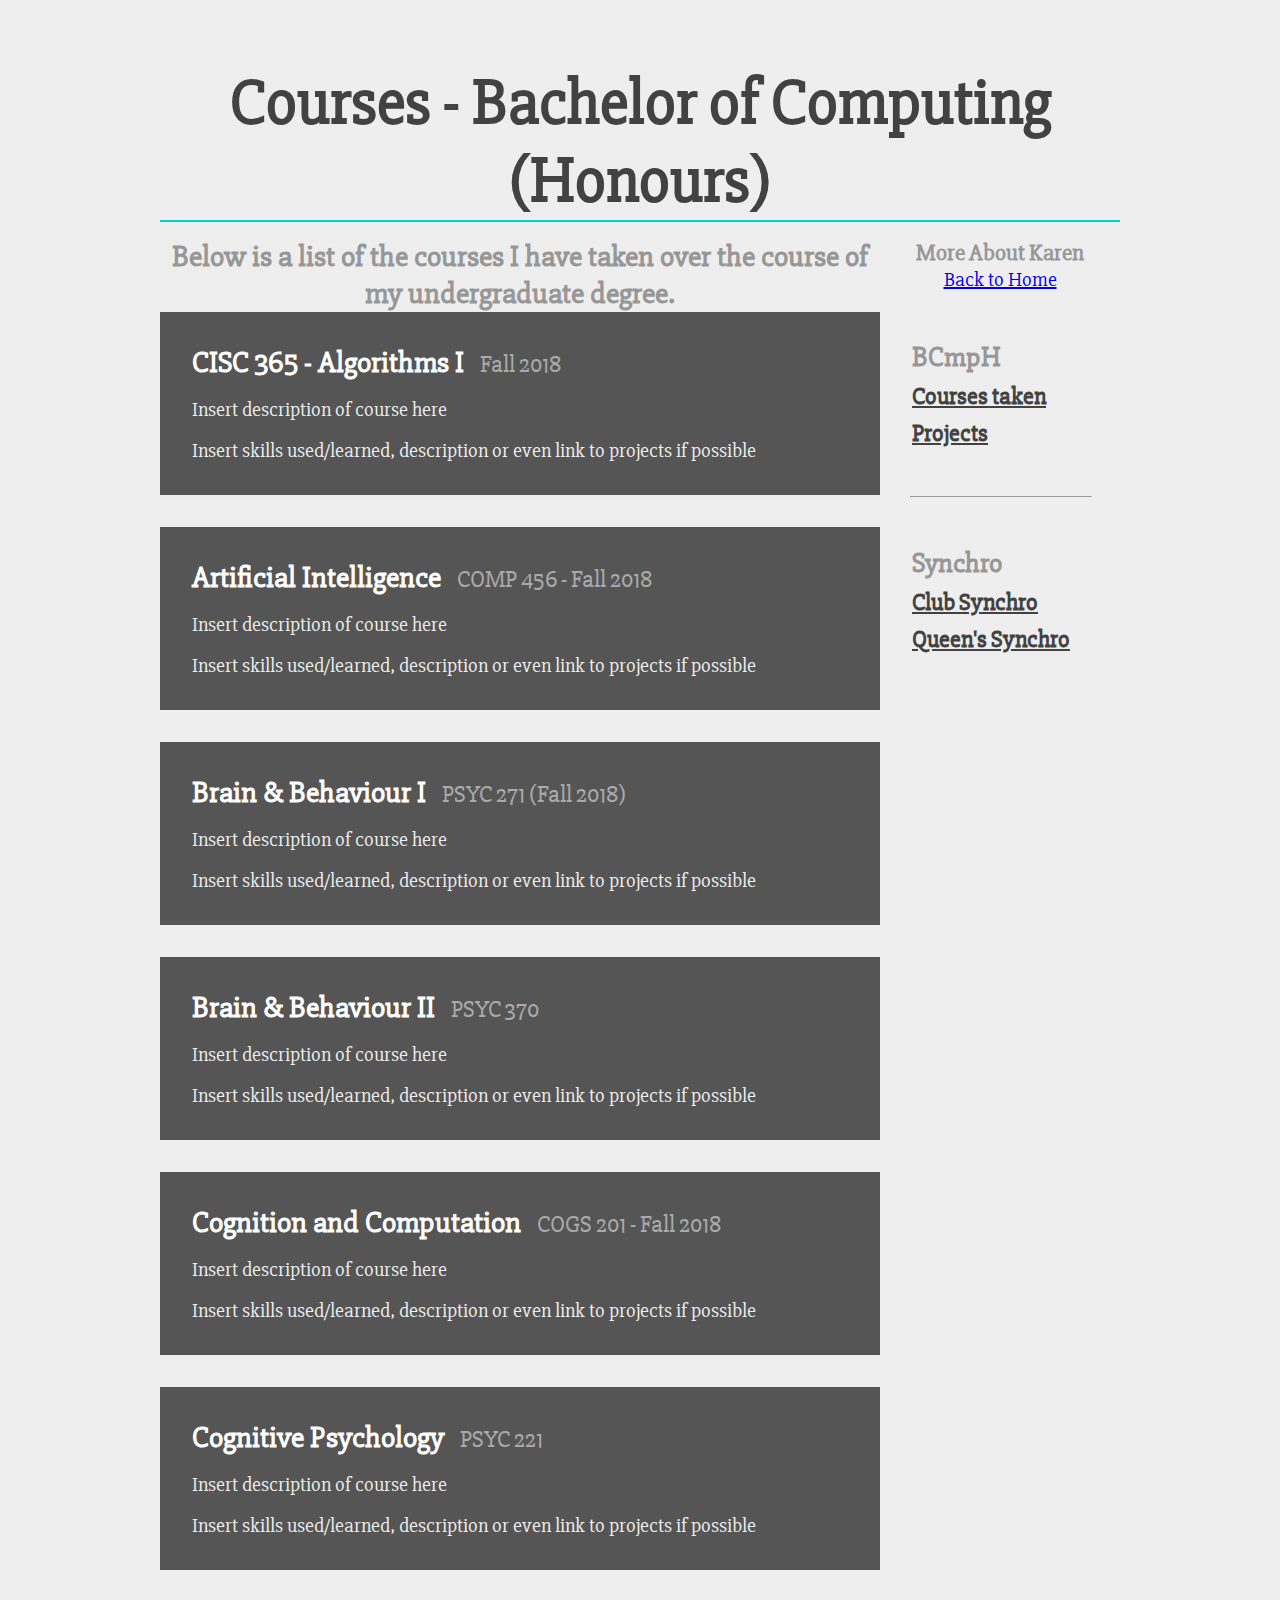
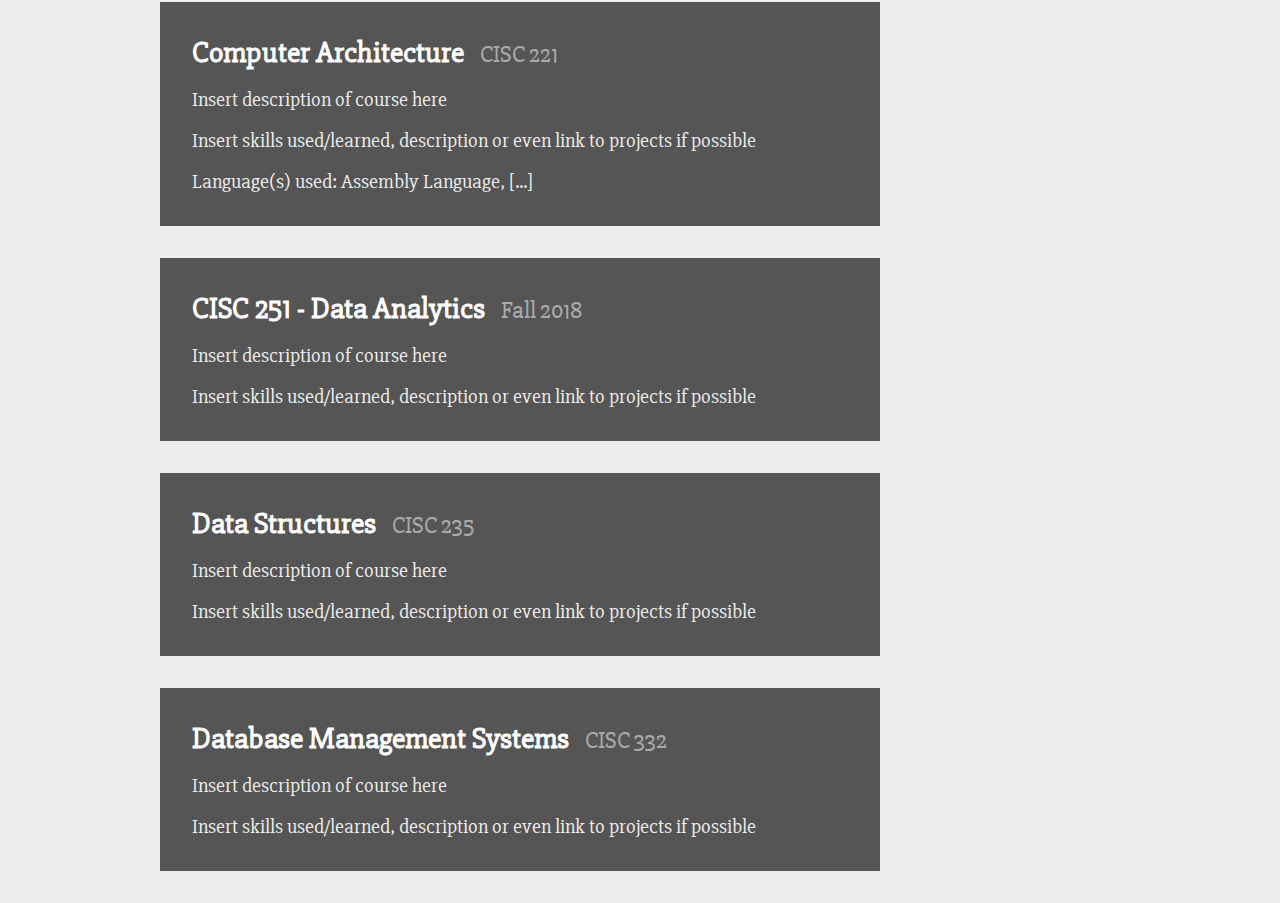
==== courses.html @ c8323223 "Update courses.html" ====
<!DOCTYPE html>
<html>
<head>
    <meta charset="UTF-8">
    <title>Karen Batch - Coursework</title>
    <meta name="viewport" content="width=device-width, initial-scale=1">
    <link href="https://fonts.googleapis.com/css?family=Slabo+27px" rel="stylesheet">
    <link rel="stylesheet" type="text/css" media="screen" href="main.css">
</head>
<body>
    <div class="box--center box--center--wide">
        <h1>Courses - Bachelor of Computing (Honours)</h1>
        <div class="main">
            <h2>Below is a list of the courses I have taken over the course of my undergraduate degree.</h2>
            
            <div class="movie">
            	<h2>CISC 365 - Algorithms I<span>Fall 2018</span></h2>
            	<p>Insert description of course here</p>
            	<p>Insert skills used/learned, description or even link to projects if possible</p>
            </div>

            <div class="movie">
            	<h2>Artificial Intelligence<span>COMP 456 - Fall 2018</span></h2>
            	<p>Insert description of course here</p>
            	<p>Insert skills used/learned, description or even link to projects if possible</p>
            </div>

            <div class="movie">
            	<h2>Brain & Behaviour I<span>PSYC 271 (Fall 2018)</span></h2>
            	<p>Insert description of course here</p>
            	<p>Insert skills used/learned, description or even link to projects if possible</p>
            </div>

            <div class="movie">
            	<h2>Brain & Behaviour II<span>PSYC 370</span></h2>
            	<p>Insert description of course here</p>
            	<p>Insert skills used/learned, description or even link to projects if possible</p>
            </div>

            <div class="movie">
            	<h2>Cognition and Computation<span>COGS 201 - Fall 2018</span></h2>
            	<p>Insert description of course here</p>
            	<p>Insert skills used/learned, description or even link to projects if possible</p>
            </div>

            <div class="movie">
            	<h2>Cognitive Psychology<span>PSYC 221</span></h2>
            	<p>Insert description of course here</p>
            	<p>Insert skills used/learned, description or even link to projects if possible</p>
            </div>

            <div class="movie">
            	<h2>Computer Architecture<span>CISC 221</span></h2>
            	<p>Insert description of course here</p>
            	<p>Insert skills used/learned, description or even link to projects if possible</p>
            	<p>Language(s) used: Assembly Language, [...]</p>
            </div>

            <div class="movie">
            	<h2>CISC 251 - Data Analytics<span>Fall 2018</span></h2>
            	<p>Insert description of course here</p>
            	<p>Insert skills used/learned, description or even link to projects if possible</p>
            </div>

            <div class="movie">
            	<h2>Data Structures<span>CISC 235</span></h2>
            	<p>Insert description of course here</p>
            	<p>Insert skills used/learned, description or even link to projects if possible</p>
            </div>

            <div class="movie">
            	<h2>Database Management Systems<span>CISC 332</span></h2>
            	<p>Insert description of course here</p>
            	<p>Insert skills used/learned, description or even link to projects if possible</p>
            </div>
        </div>
        <div class="sidebar">
            <h3>More About Karen</h3>
            <a href="index.html">Back to Home</a>
            <div class="sidebar__group">
                <h3>BCmpH</h3>
                <a href="">Courses taken</a>
                <a href="">Projects</a>
            </div>
            <hr>
            <div class="sidebar__group">
                <h3>Synchro</h3>
                <a href="">Club Synchro</a>
                <a href="">Queen's Synchro</a>
            </div>
        </div>
    </div>
</body>
</html>
---- main.css ----
* {
    font-family: 'Slabo 27px', serif;
    margin: 0;
    padding: 0;
}

body {
    background-color: #eeeeee;
    font-size: 1.25rem;
}

form {
    font-size: 2rem;
    font-weight: bold;
    color: #424242;
    text-align: right;
    width: auto;
    display: inline-block;
}

form input {
    font-size: 2rem;
    font-weight: bold;
    margin: 1.5rem 1rem 1.5rem 2rem;
    border: none;
    padding: .5rem .25rem;
}

form input.medium {
    width: 9rem;
}

form input.short {
    width: 3rem;
}

form label {
    opacity: .75;
}

h1 {
    color: #424242;
    /* color: lightseagreen; */
    border-bottom: 2px solid darkturquoise;
    text-align: center;
    font-size: 4rem;
    margin-bottom: 1rem;
}

h1.left {
    text-align: left;
}

h1.has-subtitle h3 {
    display: inline-block;
    text-align: right;
    font-size: 1.5rem;
    opacity: .5;
}

h2, h3 {
    color: #424242;
    /* color: lightseagreen; */
    opacity: .5;
}

.box--center {
    width: 50%;
    margin: 10% 0 0 25%;
    text-align: center;
}

.box--center--wide {
    width: 75%;
    margin: 5% 0 0 12.5%;
    /* margin: 10% 0 0 10%; */
    text-align: center;
}

.btn {
    display: inline-block;
    background-color: lightseagreen;
    color: #eeeeee;
    padding: 1rem 2rem;
    margin: 2rem 1rem;
    font-size: 4rem;
    font-weight: bold;
    text-decoration: none;
    border-radius: 1rem;
    opacity: 1;
    text-align: center;
    cursor: pointer;
    transition: 0.1s ease-in-out;
}

.btn:hover {
    background-color: paleturquoise;
    color: white;
}

.btn--secondary {
    background-color: #424242;
    font-size: 2rem;
    padding: .5rem 1rem;
    margin: 1rem .5rem;
    font-weight: normal;
    border-radius: .5rem;
}

.btn--secondary:hover {
    background-color: #555555;

}.btn--small {
    font-size: 1.5rem;
    padding: .5rem 1rem;
    margin: 0 .5rem;
    font-weight: normal;
    border-radius: .5rem;
}

.center {
    width: 100%;
    text-align: center;
}

.inline {
    display: inline-block;
}

.main {
    width: 75%;
    float: left;
}

.movie {
    background-color: #555555;
    color: #eeeeee;
    text-align: left;
    padding: 2rem;
    margin-bottom: 2rem;
}

.movie h2 {
    color: white;
    opacity: 1;
}

.movie h2 span {
    opacity: .5;
    margin-left: 1rem;
    font-size: 1.5rem;
    font-weight: normal;
}

.movie p {
    margin-top: 1rem;
}

.movie .movie__complex {
    margin: 1rem 0 1rem 2rem;
}

.movie .movie__complex__title {
    width: 20%;
    display: inline-block;
}

.movie .movie__complex, .movie .movie__complex a {
    color: white;
}

.sidebar {
    width: 25%;
    float: right;
}

.sidebar .sidebar__group {
    text-align: left;
    padding-left: 2rem;
    margin: 3rem 0;
    font-size: 1.5rem;
}

.sidebar .sidebar__group a {
    display: block;
    color: #424242;
    font-weight: bold;
    margin: .5rem 0;
}

.sidebar hr {
    width: 75%;
    margin-left: 12.5%;
    text-align: center;
}

.theatre-address {
    text-align: left;
    font-size: 1.5rem;
    font-weight: bold;
    margin: 1rem;
}

.theatre-address a {
    color: orangered;
    transition: 0.1s ease-in-out;
}

.theatre-address a:hover {
    color: tomato;
}
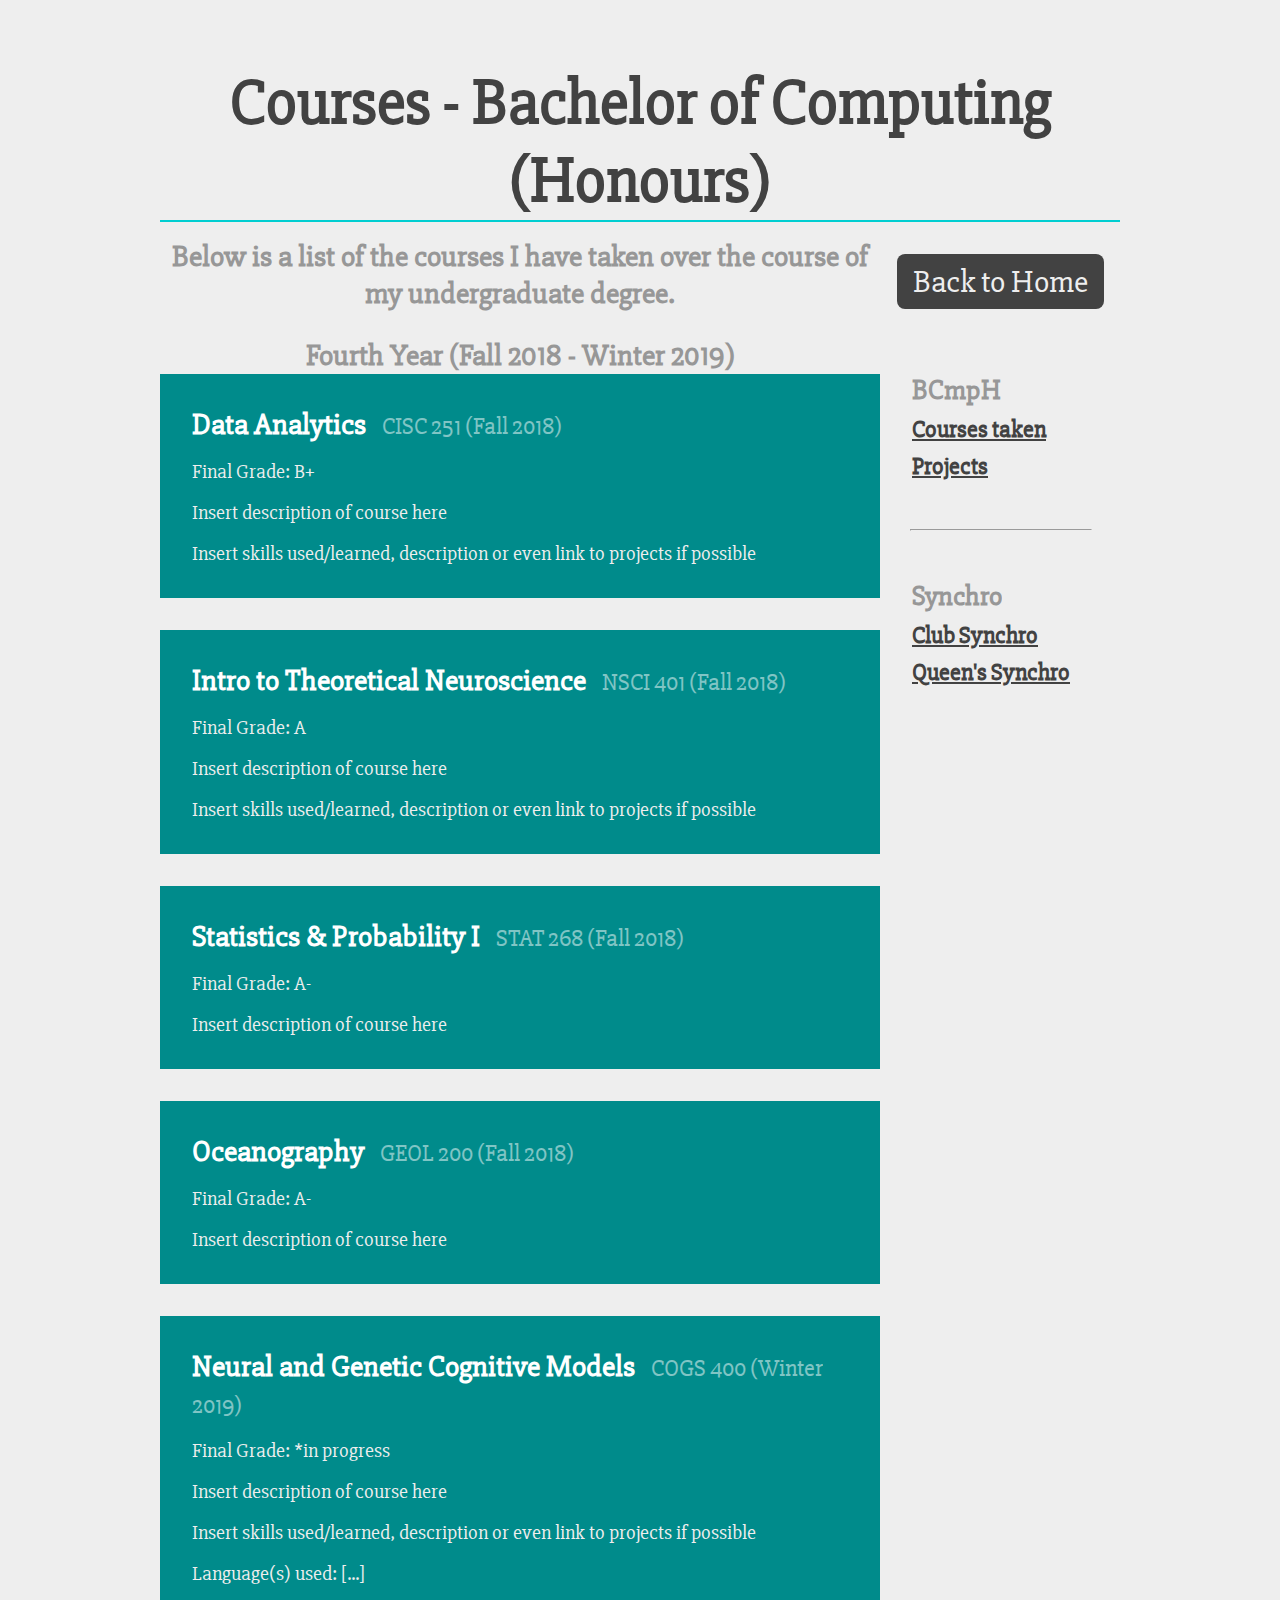
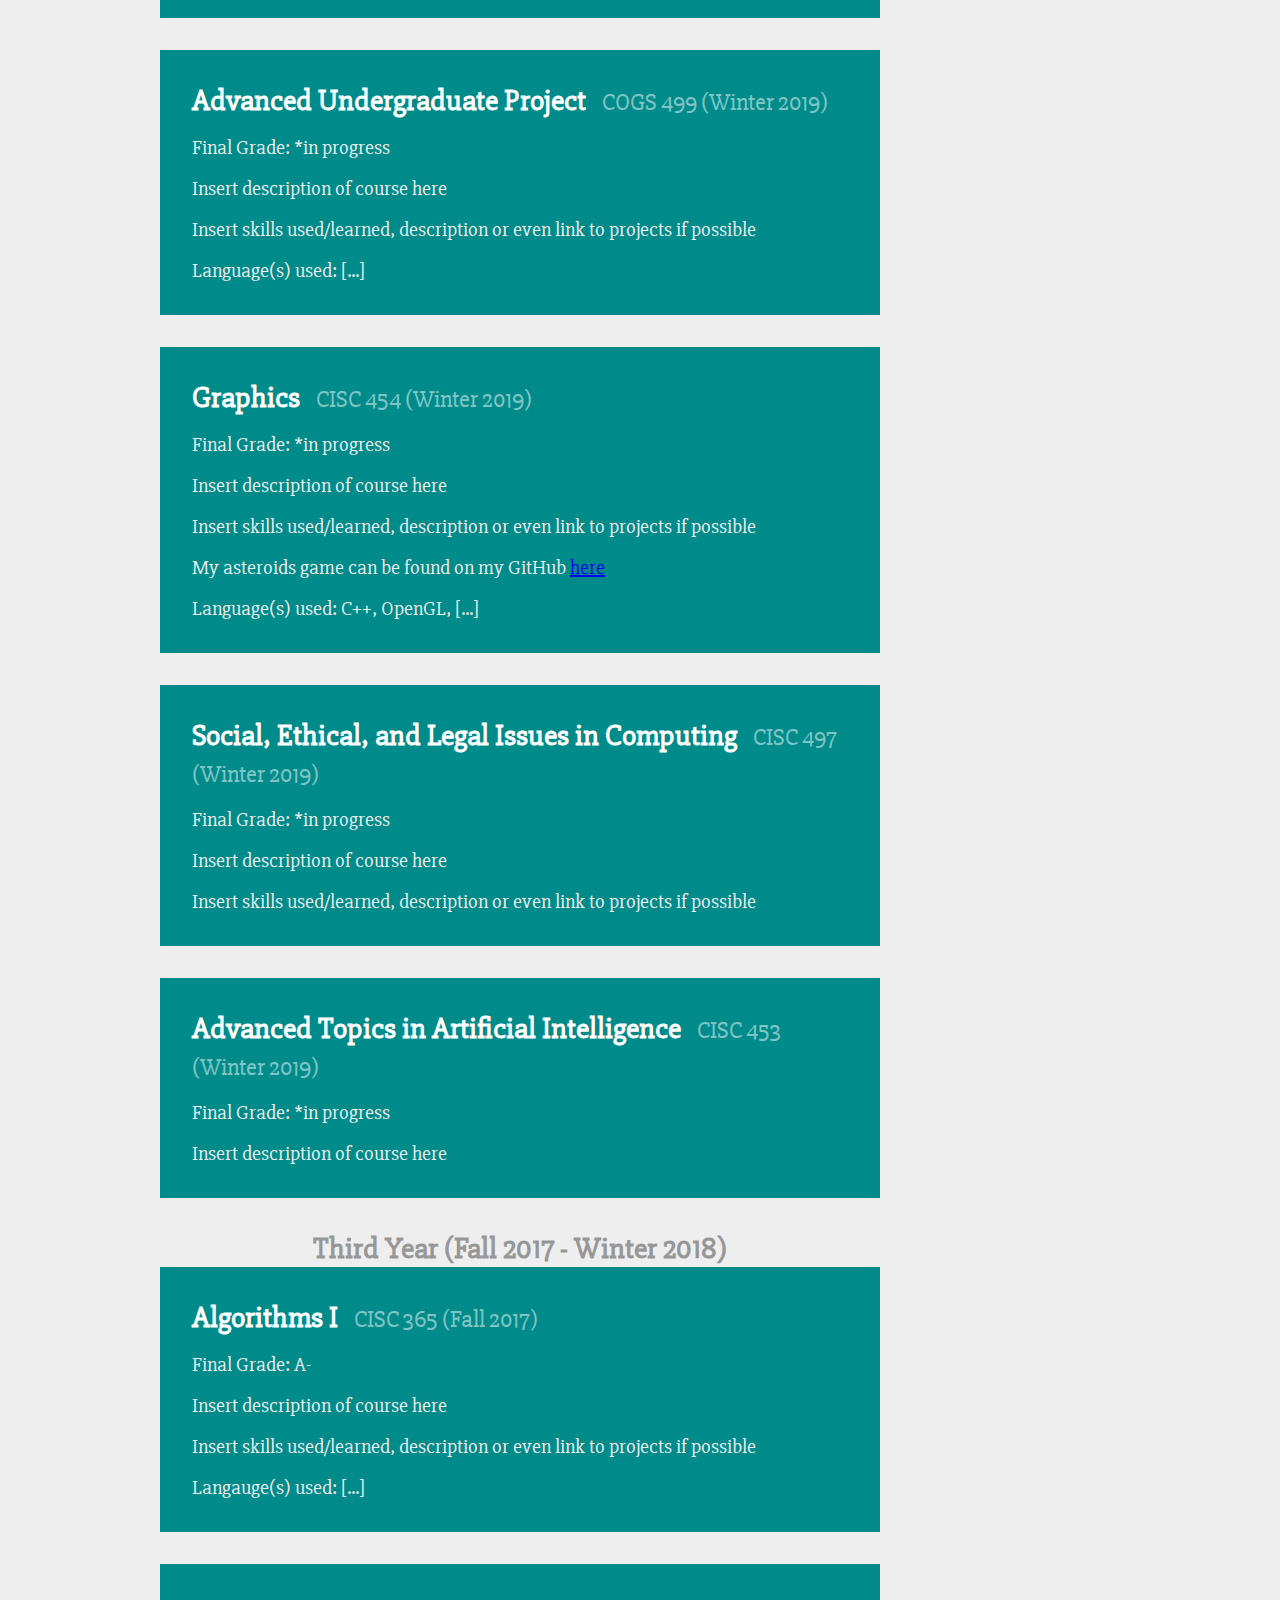
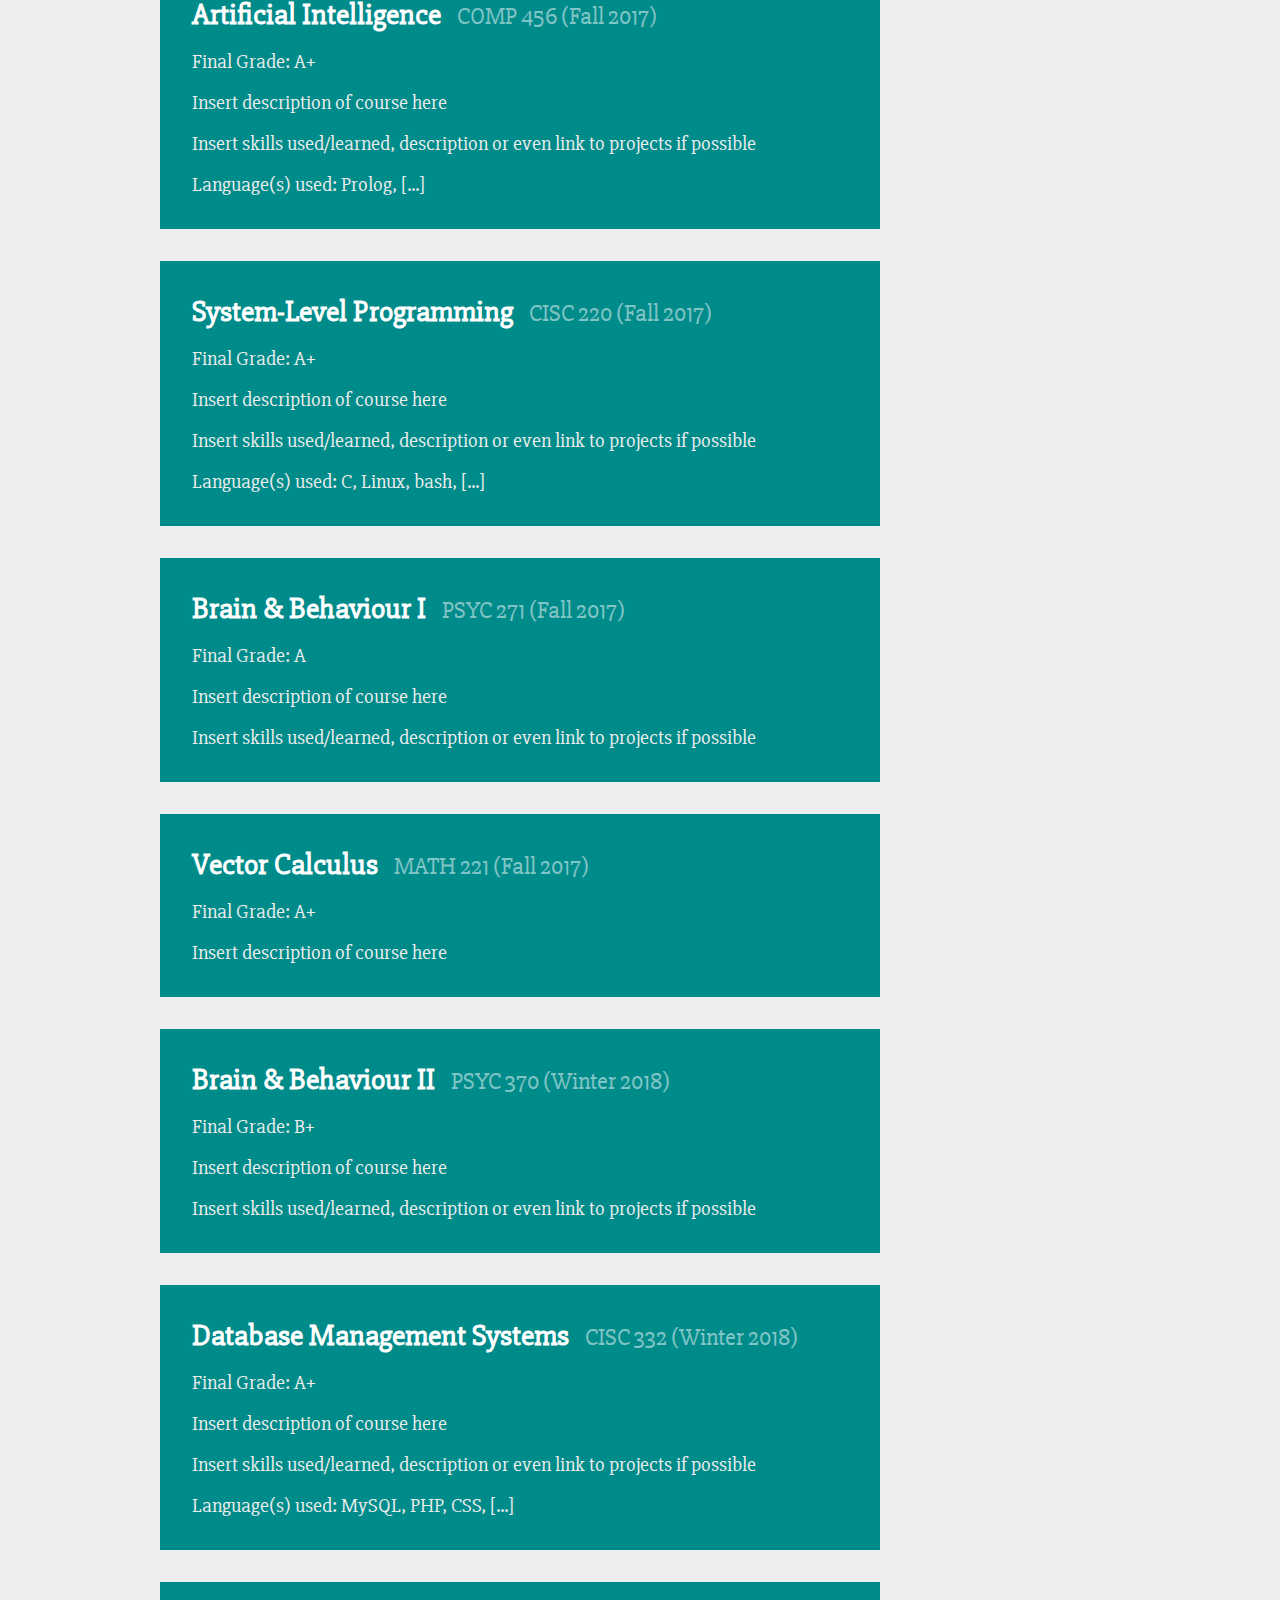
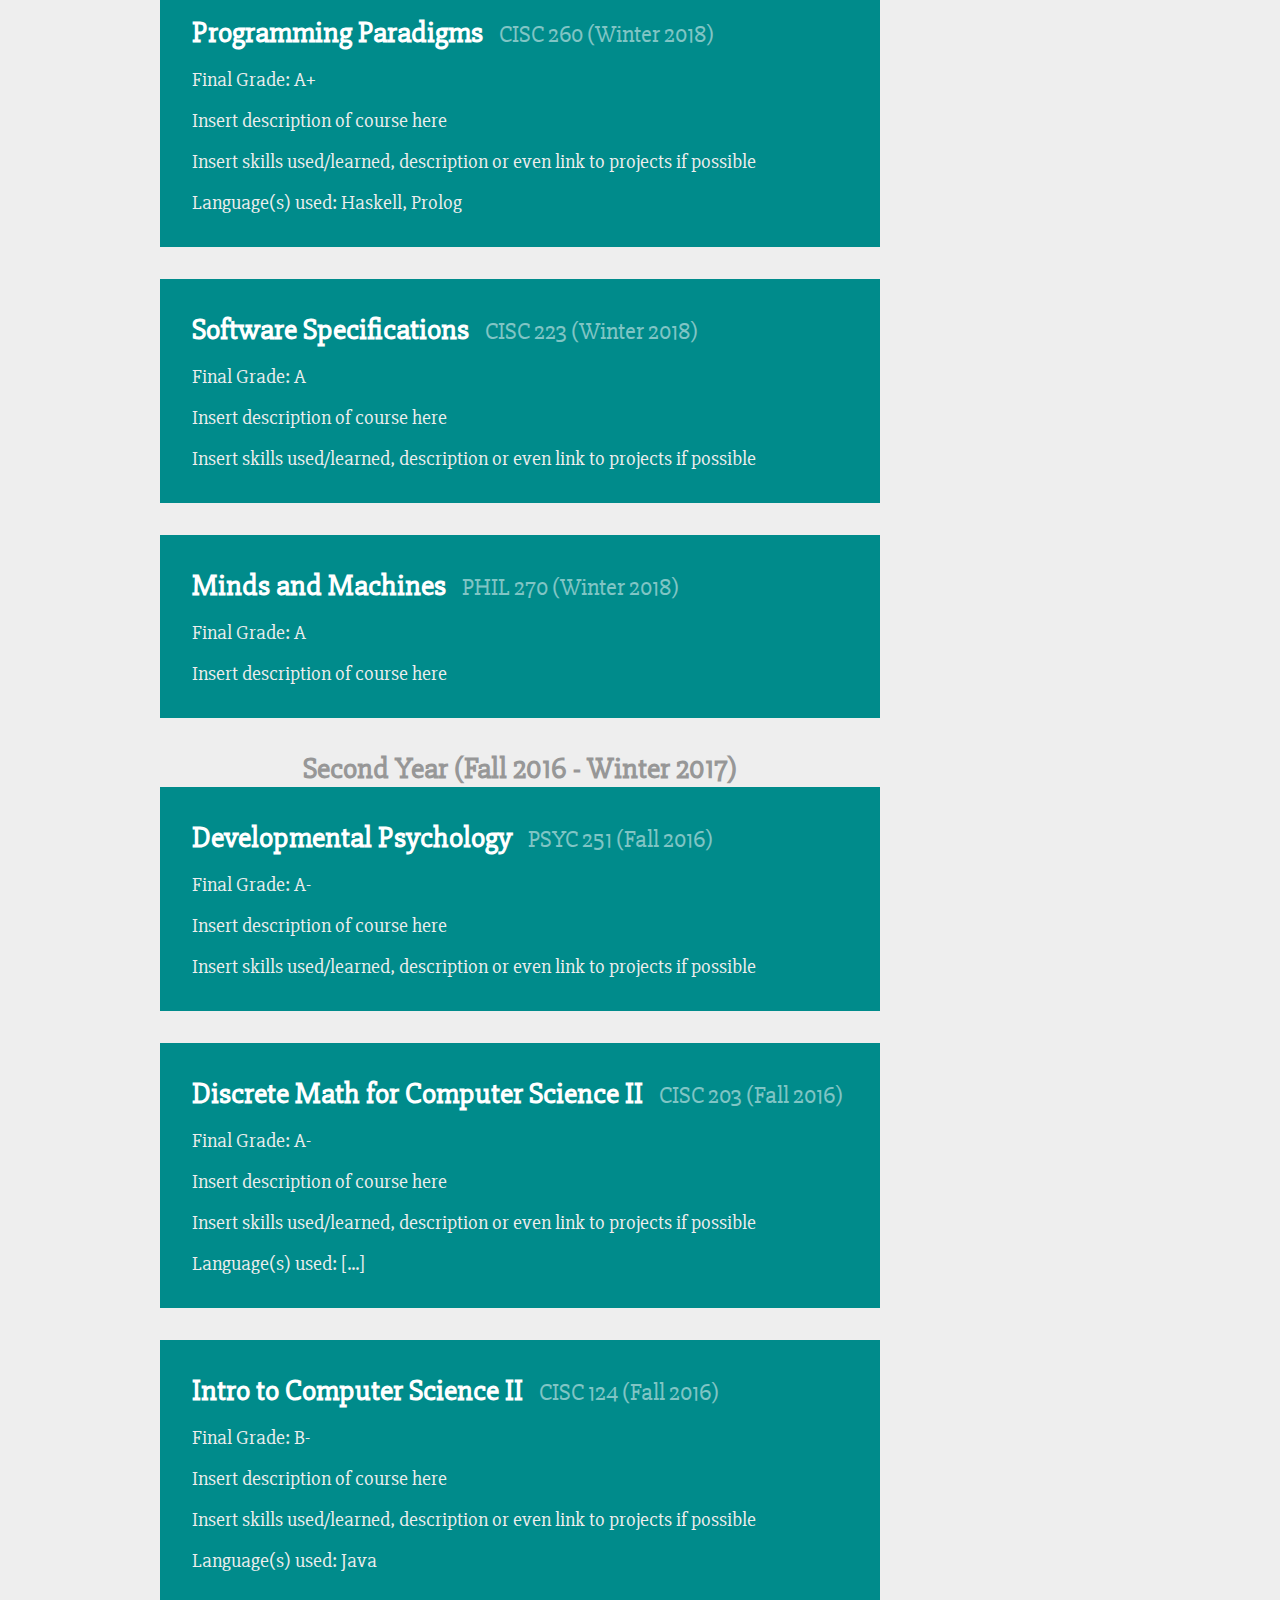
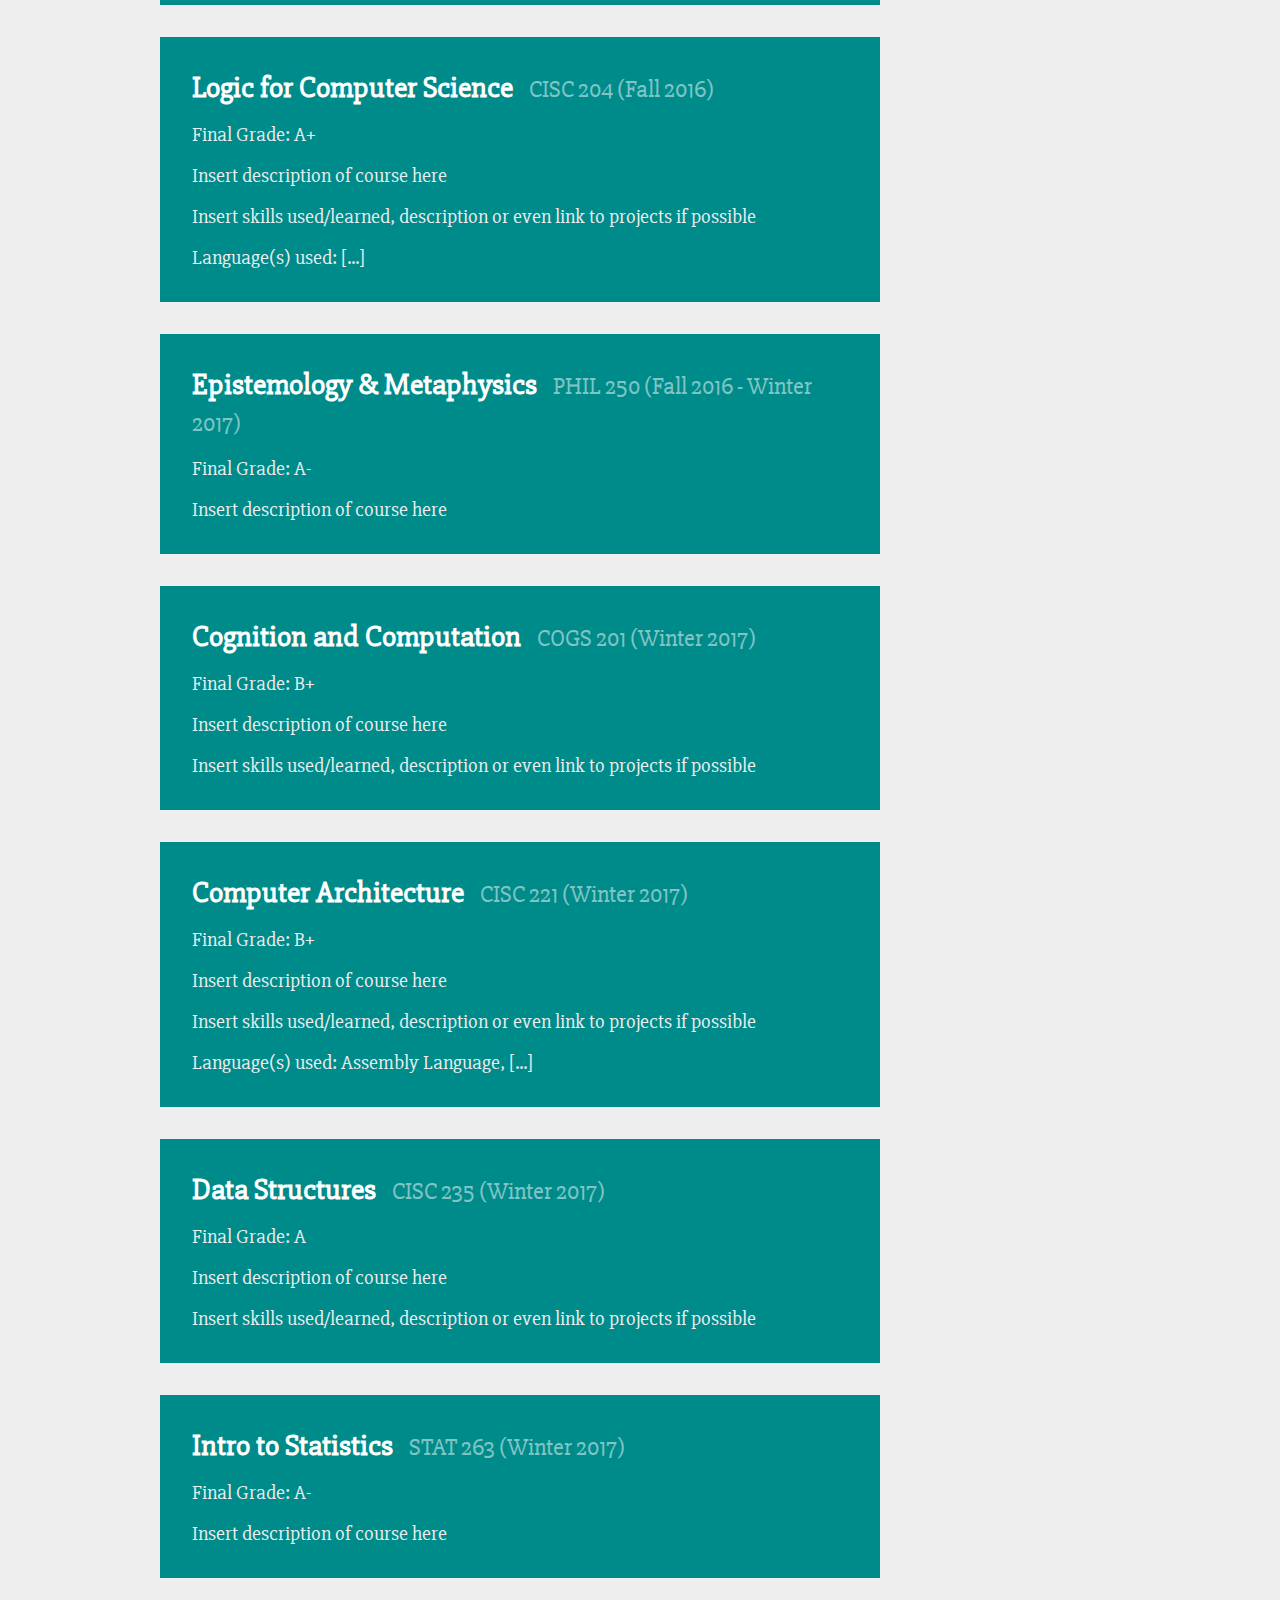
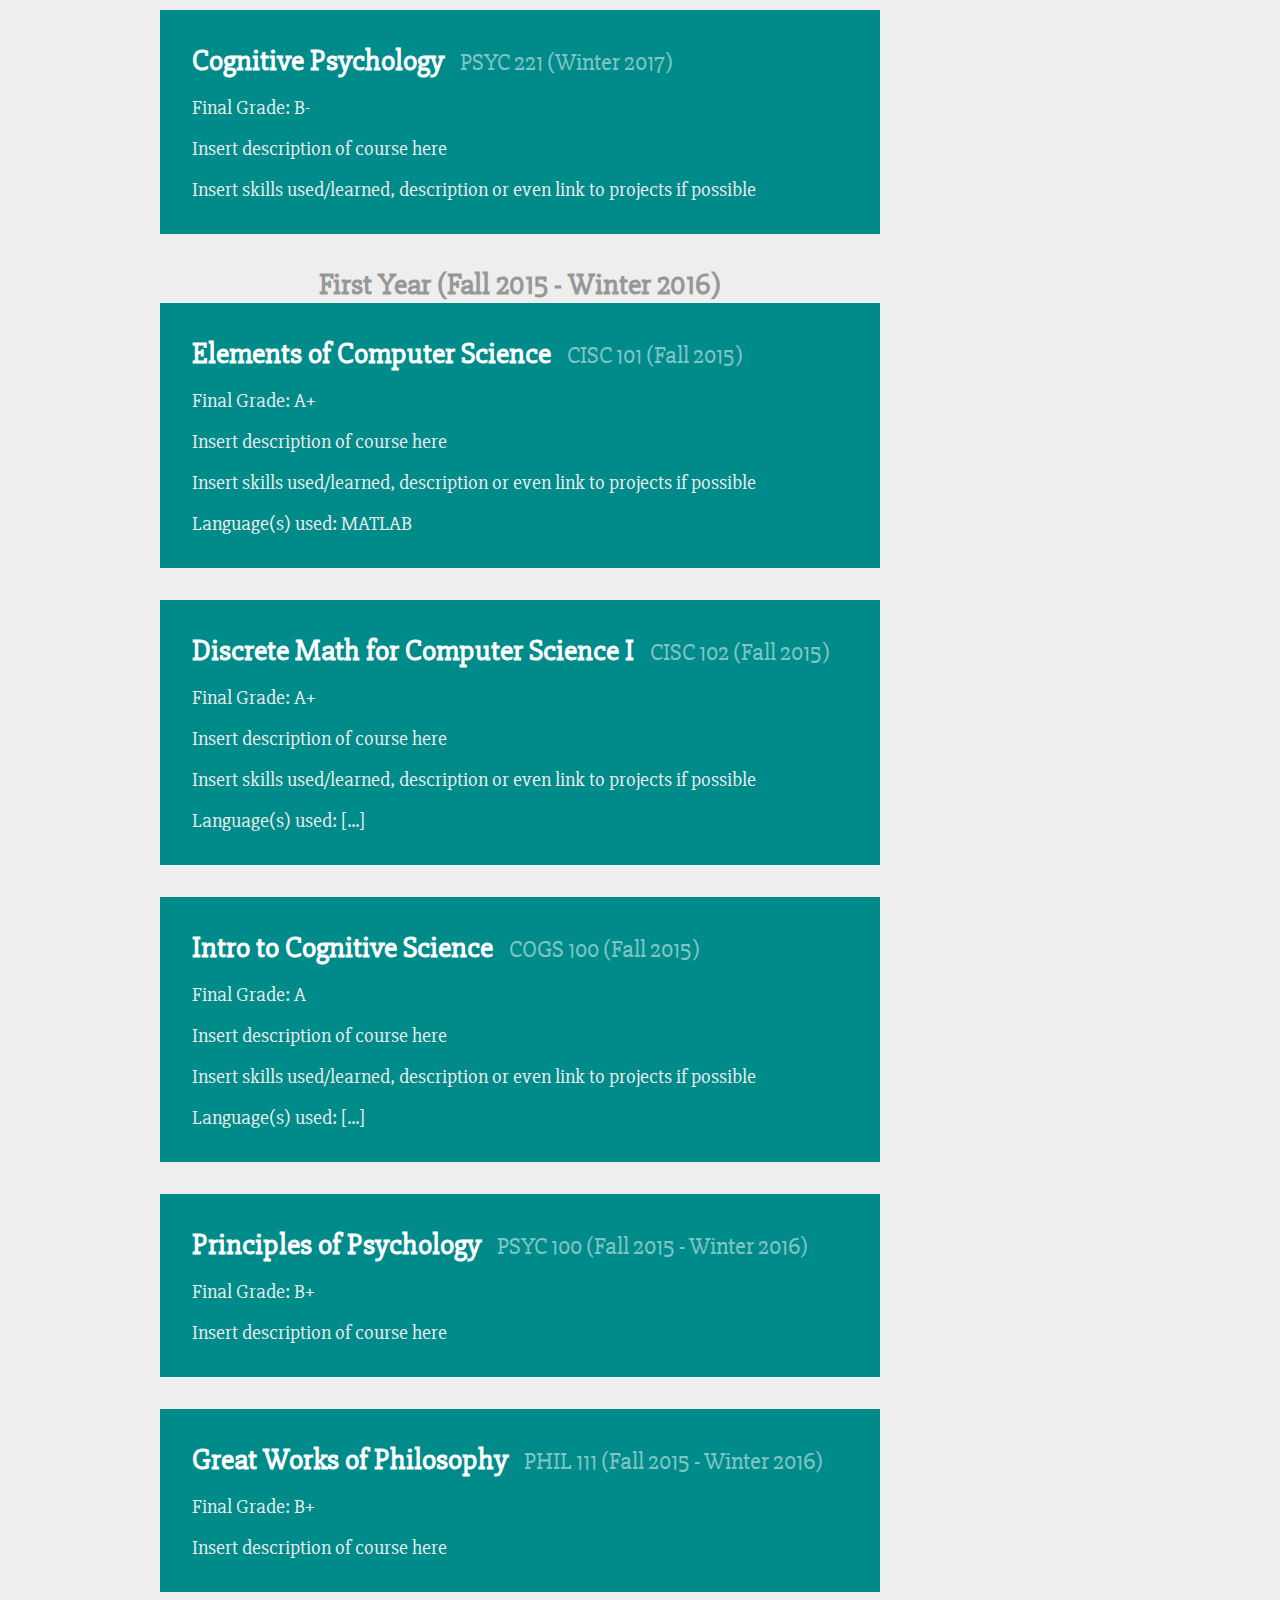
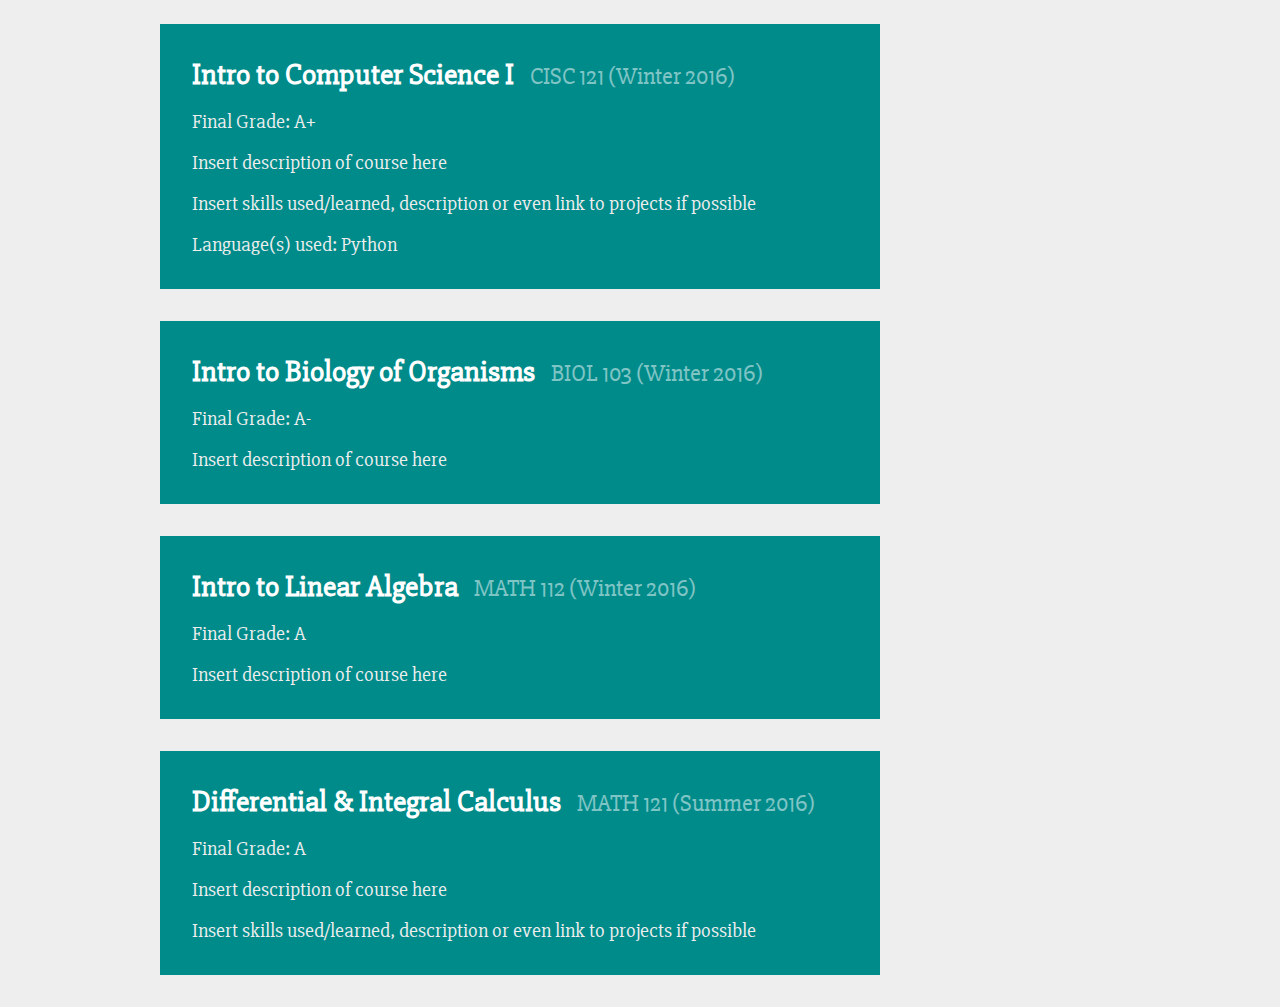
==== commit 77555d41: "Update courses.html" ====
--- a/courses.html
+++ b/courses.html
@@ -11,72 +11,290 @@
     <div class="box--center box--center--wide">
         <h1>Courses - Bachelor of Computing (Honours)</h1>
         <div class="main">
-            <h2>Below is a list of the courses I have taken over the course of my undergraduate degree.</h2>
+            <h2>Below is a list of the courses I have taken over the course of my undergraduate degree.</h2><br>
+
+            <h2 class='left'>Fourth Year (Fall 2018 - Winter 2019)</h2>
+
+            <div class="movie">
+            	<h2>Data Analytics<span>CISC 251 (Fall 2018)</span></h2>
+            	<p>Final Grade: B+</p>
+            	<p>Insert description of course here</p>
+            	<p>Insert skills used/learned, description or even link to projects if possible</p>
+            </div>
+
+            <div class="movie">
+            	<h2>Intro to Theoretical Neuroscience<span>NSCI 401 (Fall 2018)</span></h2>
+            	<p>Final Grade: A</p>
+            	<p>Insert description of course here</p>
+            	<p>Insert skills used/learned, description or even link to projects if possible</p>
+            </div>
+
+            <div class="movie">
+            	<h2>Statistics & Probability I<span>STAT 268 (Fall 2018)</span></h2>
+            	<p>Final Grade: A-</p>
+            	<p>Insert description of course here</p>
+            </div>
+
+            <div class="movie">
+            	<h2>Oceanography<span>GEOL 200 (Fall 2018)</span></h2>
+            	<p>Final Grade: A-</p>
+            	<p>Insert description of course here</p>
+            </div>
+
+            <div class="movie">
+            	<h2>Neural and Genetic Cognitive Models<span>COGS 400 (Winter 2019)</span></h2>
+            	<p>Final Grade: *in progress</p>
+            	<p>Insert description of course here</p>
+            	<p>Insert skills used/learned, description or even link to projects if possible</p>
+            	<p>Language(s) used: [...]</p>
+            </div>
+
+            <div class="movie">
+            	<h2>Advanced Undergraduate Project<span>COGS 499 (Winter 2019)</span></h2>
+            	<p>Final Grade: *in progress</p>
+            	<p>Insert description of course here</p>
+            	<p>Insert skills used/learned, description or even link to projects if possible</p>
+            	<p>Language(s) used: [...]</p>
+            </div>
             
             <div class="movie">
-            	<h2>CISC 365 - Algorithms I<span>Fall 2018</span></h2>
-            	<p>Insert description of course here</p>
-            	<p>Insert skills used/learned, description or even link to projects if possible</p>
-            </div>
-
-            <div class="movie">
-            	<h2>Artificial Intelligence<span>COMP 456 - Fall 2018</span></h2>
-            	<p>Insert description of course here</p>
-            	<p>Insert skills used/learned, description or even link to projects if possible</p>
-            </div>
-
-            <div class="movie">
-            	<h2>Brain & Behaviour I<span>PSYC 271 (Fall 2018)</span></h2>
-            	<p>Insert description of course here</p>
-            	<p>Insert skills used/learned, description or even link to projects if possible</p>
-            </div>
-
-            <div class="movie">
-            	<h2>Brain & Behaviour II<span>PSYC 370</span></h2>
-            	<p>Insert description of course here</p>
-            	<p>Insert skills used/learned, description or even link to projects if possible</p>
-            </div>
-
-            <div class="movie">
-            	<h2>Cognition and Computation<span>COGS 201 - Fall 2018</span></h2>
-            	<p>Insert description of course here</p>
-            	<p>Insert skills used/learned, description or even link to projects if possible</p>
-            </div>
-
-            <div class="movie">
-            	<h2>Cognitive Psychology<span>PSYC 221</span></h2>
-            	<p>Insert description of course here</p>
-            	<p>Insert skills used/learned, description or even link to projects if possible</p>
-            </div>
-
-            <div class="movie">
-            	<h2>Computer Architecture<span>CISC 221</span></h2>
+            	<h2>Graphics<span>CISC 454 (Winter 2019)</span></h2>
+            	<p>Final Grade: *in progress</p>
+            	<p>Insert description of course here</p>
+            	<p>Insert skills used/learned, description or even link to projects if possible</p>
+            	<p>My asteroids game can be found on my GitHub <a href="https://github.com/karenbatch19/CISC454_Asteroids">here</a></p>
+            	<p>Language(s) used: C++, OpenGL, [...]</p>
+            </div>
+
+            <div class="movie">
+            	<h2>Social, Ethical, and Legal Issues in Computing<span>CISC 497 (Winter 2019)</span></h2>
+            	<p>Final Grade: *in progress</p>
+            	<p>Insert description of course here</p>
+            	<p>Insert skills used/learned, description or even link to projects if possible</p>
+            </div>
+
+            <div class="movie">
+            	<h2>Advanced Topics in Artificial Intelligence<span>CISC 453 (Winter 2019)</span></h2>
+            	<p>Final Grade: *in progress</p>
+            	<p>Insert description of course here</p>
+            </div>
+
+            <h2 class='left'>Third Year (Fall 2017 - Winter 2018)</h2>
+
+            <div class="movie">
+            	<h2>Algorithms I<span>CISC 365 (Fall 2017)</span></h2>
+            	<p>Final Grade: A-</p>
+            	<p>Insert description of course here</p>
+            	<p>Insert skills used/learned, description or even link to projects if possible</p>
+            	<p>Langauge(s) used: [...]</p>
+            </div>
+
+            <div class="movie">
+            	<h2>Artificial Intelligence<span>COMP 456 (Fall 2017)</span></h2>
+            	<p>Final Grade: A+</p>
+            	<p>Insert description of course here</p>
+            	<p>Insert skills used/learned, description or even link to projects if possible</p>
+            	<p>Language(s) used: Prolog, [...]</p>
+            </div>
+
+            <div class="movie">
+            	<h2>System-Level Programming<span>CISC 220 (Fall 2017)</span></h2>
+            	<p>Final Grade: A+</p>
+            	<p>Insert description of course here</p>
+            	<p>Insert skills used/learned, description or even link to projects if possible</p>
+            	<p>Language(s) used: C, Linux, bash, [...]</p>
+            </div>
+
+            <div class="movie">
+            	<h2>Brain & Behaviour I<span>PSYC 271 (Fall 2017)</span></h2>
+            	<p>Final Grade: A</p>
+            	<p>Insert description of course here</p>
+            	<p>Insert skills used/learned, description or even link to projects if possible</p>
+            </div>
+
+            <div class="movie">
+            	<h2>Vector Calculus<span>MATH 221 (Fall 2017)</span></h2>
+            	<p>Final Grade: A+</p>
+            	<p>Insert description of course here</p>
+            </div>
+
+            <div class="movie">
+            	<h2>Brain & Behaviour II<span>PSYC 370 (Winter 2018)</span></h2>
+            	<p>Final Grade: B+</p>
+            	<p>Insert description of course here</p>
+            	<p>Insert skills used/learned, description or even link to projects if possible</p>
+            </div>
+
+            <div class="movie">
+            	<h2>Database Management Systems<span>CISC 332 (Winter 2018)</span></h2>
+            	<p>Final Grade: A+</p>
+            	<p>Insert description of course here</p>
+            	<p>Insert skills used/learned, description or even link to projects if possible</p>
+            	<p>Language(s) used: MySQL, PHP, CSS, [...]</p>
+            </div>
+
+            <div class="movie">
+            	<h2>Programming Paradigms<span>CISC 260 (Winter 2018)</span></h2>
+            	<p>Final Grade: A+</p>
+            	<p>Insert description of course here</p>
+            	<p>Insert skills used/learned, description or even link to projects if possible</p>
+            	<p>Language(s) used: Haskell, Prolog</p>
+            </div>
+
+            <div class="movie">
+            	<h2>Software Specifications<span>CISC 223 (Winter 2018)</span></h2>
+            	<p>Final Grade: A</p>
+            	<p>Insert description of course here</p>
+            	<p>Insert skills used/learned, description or even link to projects if possible</p>
+            </div>
+
+            <div class="movie">
+            	<h2>Minds and Machines<span>PHIL 270 (Winter 2018)</span></h2>
+            	<p>Final Grade: A</p>
+            	<p>Insert description of course here</p>
+            </div>
+
+            <h2 class='left'>Second Year (Fall 2016 - Winter 2017)</h2>
+
+            <div class="movie">
+            	<h2>Developmental Psychology<span>PSYC 251 (Fall 2016)</span></h2>
+            	<p>Final Grade: A-</p>
+            	<p>Insert description of course here</p>
+            	<p>Insert skills used/learned, description or even link to projects if possible</p>
+            </div>
+
+			<div class="movie">
+            	<h2>Discrete Math for Computer Science II<span>CISC 203 (Fall 2016)</span></h2>
+            	<p>Final Grade: A-</p>
+            	<p>Insert description of course here</p>
+            	<p>Insert skills used/learned, description or even link to projects if possible</p>
+            	<p>Language(s) used: [...]</p>
+            </div>
+
+            <div class="movie">
+            	<h2>Intro to Computer Science II<span>CISC 124 (Fall 2016)</span></h2>
+            	<p>Final Grade: B-</p>
+            	<p>Insert description of course here</p>
+            	<p>Insert skills used/learned, description or even link to projects if possible</p>
+            	<p>Language(s) used: Java</p>
+            </div>
+
+            <div class="movie">
+            	<h2>Logic for Computer Science<span>CISC 204 (Fall 2016)</span></h2>
+            	<p>Final Grade: A+</p>
+            	<p>Insert description of course here</p>
+            	<p>Insert skills used/learned, description or even link to projects if possible</p>
+            	<p>Language(s) used: [...]</p>
+            </div>
+
+            <div class="movie">
+            	<h2>Epistemology & Metaphysics<span>PHIL 250 (Fall 2016 - Winter 2017)</span></h2>
+            	<p>Final Grade: A-</p>
+            	<p>Insert description of course here</p>
+            </div>
+
+            <div class="movie">
+            	<h2>Cognition and Computation<span>COGS 201 (Winter 2017)</span></h2>
+            	<p>Final Grade: B+</p>
+            	<p>Insert description of course here</p>
+            	<p>Insert skills used/learned, description or even link to projects if possible</p>
+            </div>
+
+            <div class="movie">
+            	<h2>Computer Architecture<span>CISC 221 (Winter 2017)</span></h2>
+            	<p>Final Grade: B+</p>
             	<p>Insert description of course here</p>
             	<p>Insert skills used/learned, description or even link to projects if possible</p>
             	<p>Language(s) used: Assembly Language, [...]</p>
             </div>
 
             <div class="movie">
-            	<h2>CISC 251 - Data Analytics<span>Fall 2018</span></h2>
-            	<p>Insert description of course here</p>
-            	<p>Insert skills used/learned, description or even link to projects if possible</p>
-            </div>
-
-            <div class="movie">
-            	<h2>Data Structures<span>CISC 235</span></h2>
-            	<p>Insert description of course here</p>
-            	<p>Insert skills used/learned, description or even link to projects if possible</p>
-            </div>
-
-            <div class="movie">
-            	<h2>Database Management Systems<span>CISC 332</span></h2>
+            	<h2>Data Structures<span>CISC 235 (Winter 2017)</span></h2>
+            	<p>Final Grade: A</p>
+            	<p>Insert description of course here</p>
+            	<p>Insert skills used/learned, description or even link to projects if possible</p>
+            </div>
+
+            <div class="movie">
+            	<h2>Intro to Statistics<span>STAT 263 (Winter 2017)</span></h2>
+            	<p>Final Grade: A-</p>
+            	<p>Insert description of course here</p>
+            </div>
+
+            <div class="movie">
+            	<h2>Cognitive Psychology<span>PSYC 221 (Winter 2017)</span></h2>
+            	<p>Final Grade: B-</p>
+            	<p>Insert description of course here</p>
+            	<p>Insert skills used/learned, description or even link to projects if possible</p>
+            </div>
+
+            <h2 class='left'>First Year (Fall 2015 - Winter 2016)</h2>
+
+            <div class="movie">
+            	<h2>Elements of Computer Science<span>CISC 101 (Fall 2015)</span></h2>
+            	<p>Final Grade: A+</p>
+            	<p>Insert description of course here</p>
+            	<p>Insert skills used/learned, description or even link to projects if possible</p>
+            	<p>Language(s) used: MATLAB</p>
+            </div>
+
+            <div class="movie">
+            	<h2>Discrete Math for Computer Science I<span>CISC 102 (Fall 2015)</span></h2>
+            	<p>Final Grade: A+</p>
+            	<p>Insert description of course here</p>
+            	<p>Insert skills used/learned, description or even link to projects if possible</p>
+            	<p>Language(s) used: [...]</p>
+            </div>
+
+            <div class="movie">
+            	<h2>Intro to Cognitive Science<span>COGS 100 (Fall 2015)</span></h2>
+            	<p>Final Grade: A</p>
+            	<p>Insert description of course here</p>
+            	<p>Insert skills used/learned, description or even link to projects if possible</p>
+            	<p>Language(s) used: [...]</p>
+            </div>
+
+            <div class="movie">
+            	<h2>Principles of Psychology<span>PSYC 100 (Fall 2015 - Winter 2016)</span></h2>
+            	<p>Final Grade: B+</p>
+            	<p>Insert description of course here</p>
+            </div>
+
+            <div class="movie">
+            	<h2>Great Works of Philosophy<span>PHIL 111 (Fall 2015 - Winter 2016)</span></h2>
+            	<p>Final Grade: B+</p>
+            	<p>Insert description of course here</p>
+            </div>
+
+            <div class="movie">
+            	<h2>Intro to Computer Science I<span>CISC 121 (Winter 2016)</span></h2>
+            	<p>Final Grade: A+</p>
+            	<p>Insert description of course here</p>
+            	<p>Insert skills used/learned, description or even link to projects if possible</p>
+            	<p>Language(s) used: Python</p>
+            </div>
+
+            <div class="movie">
+            	<h2>Intro to Biology of Organisms<span>BIOL 103 (Winter 2016)</span></h2>
+            	<p>Final Grade: A-</p>
+            	<p>Insert description of course here</p>
+            </div>
+
+            <div class="movie">
+            	<h2>Intro to Linear Algebra<span>MATH 112 (Winter 2016)</span></h2>
+            	<p>Final Grade: A</p>
+            	<p>Insert description of course here</p>
+            </div>
+
+            <div class="movie">
+            	<h2>Differential & Integral Calculus<span>MATH 121 (Summer 2016)</span></h2>
+            	<p>Final Grade: A</p>
             	<p>Insert description of course here</p>
             	<p>Insert skills used/learned, description or even link to projects if possible</p>
             </div>
         </div>
         <div class="sidebar">
-            <h3>More About Karen</h3>
-            <a href="index.html">Back to Home</a>
+            <a href="index.html" class="btn btn--secondary"><span>Back to Home</span></a>
             <div class="sidebar__group">
                 <h3>BCmpH</h3>
                 <a href="">Courses taken</a>
--- a/main.css
+++ b/main.css
@@ -62,6 +62,10 @@
     color: #424242;
     /* color: lightseagreen; */
     opacity: .5;
+}
+
+h3.left {
+    text-align: left;
 }
 
 .box--center {
@@ -133,7 +137,8 @@
 }
 
 .movie {
-    background-color: #555555;
+    /*background-color: #555555;*/
+    background-color: darkcyan;
     color: #eeeeee;
     text-align: left;
     padding: 2rem;
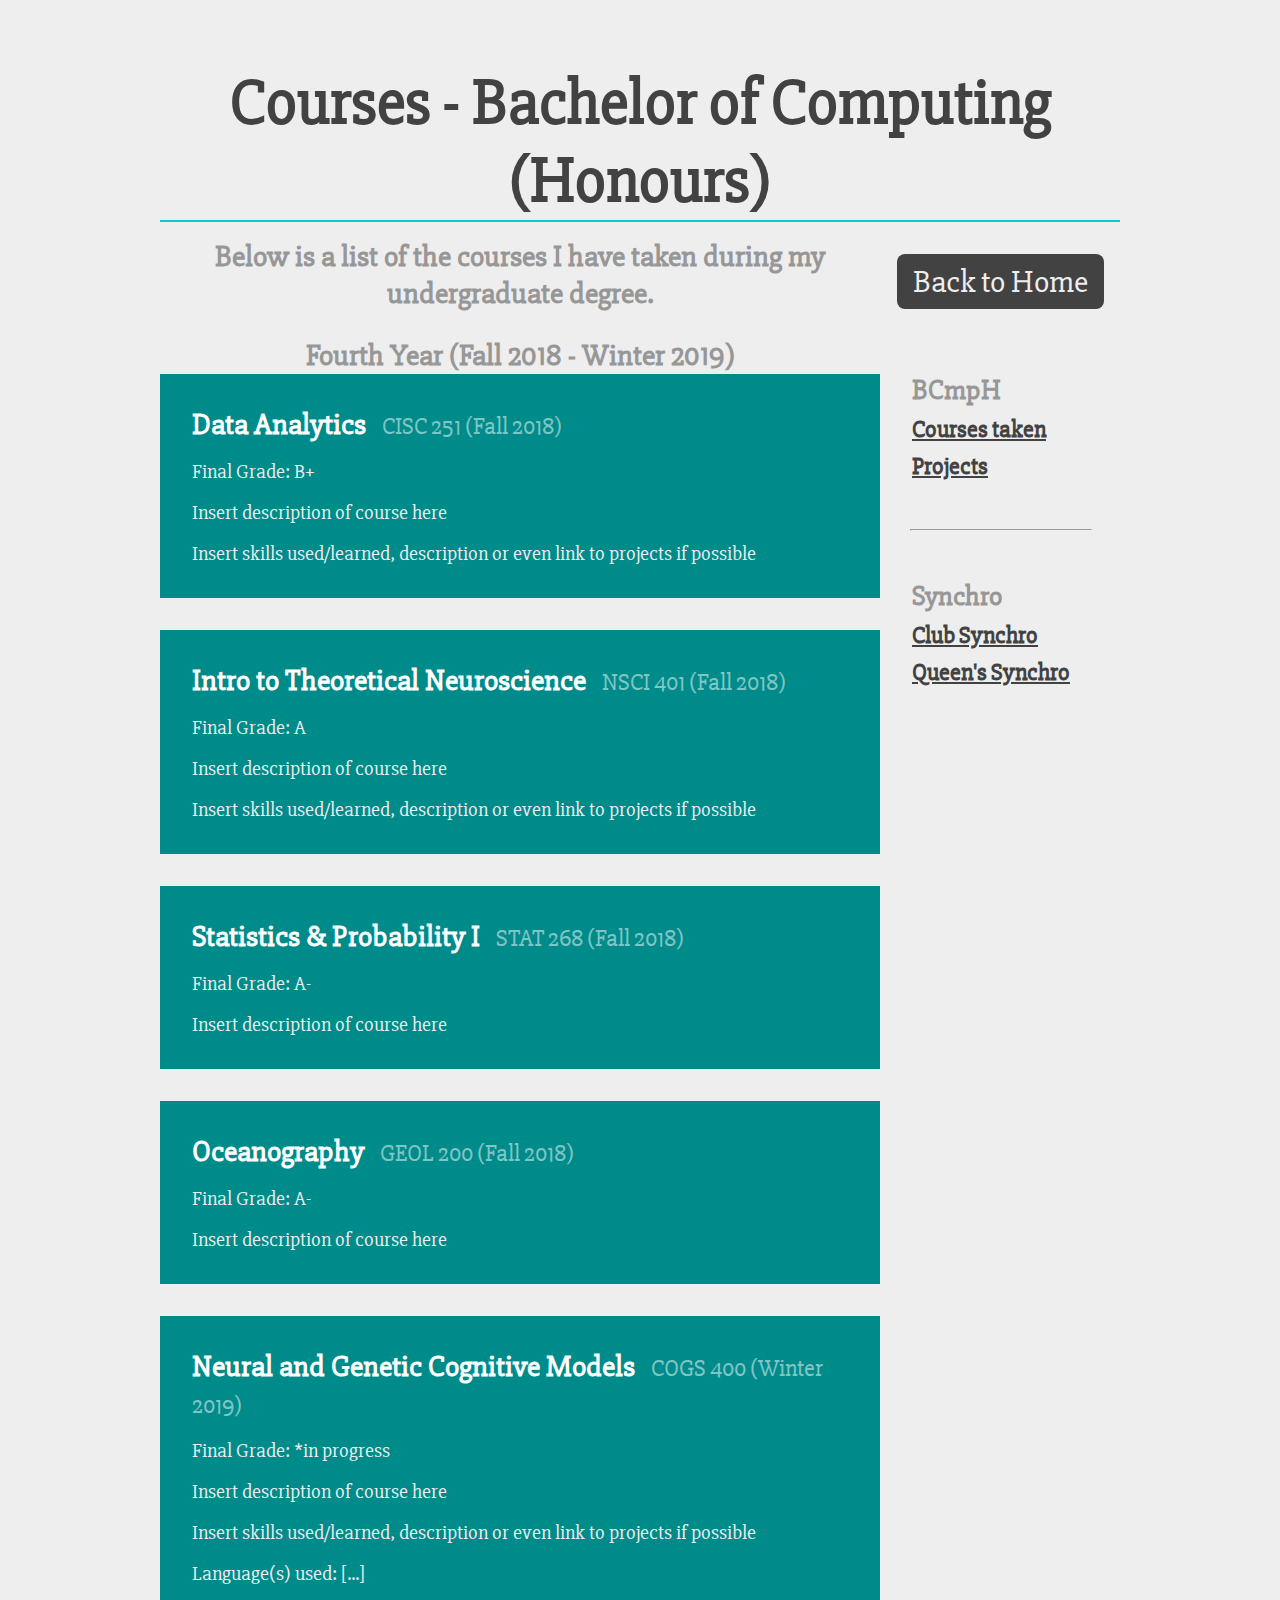
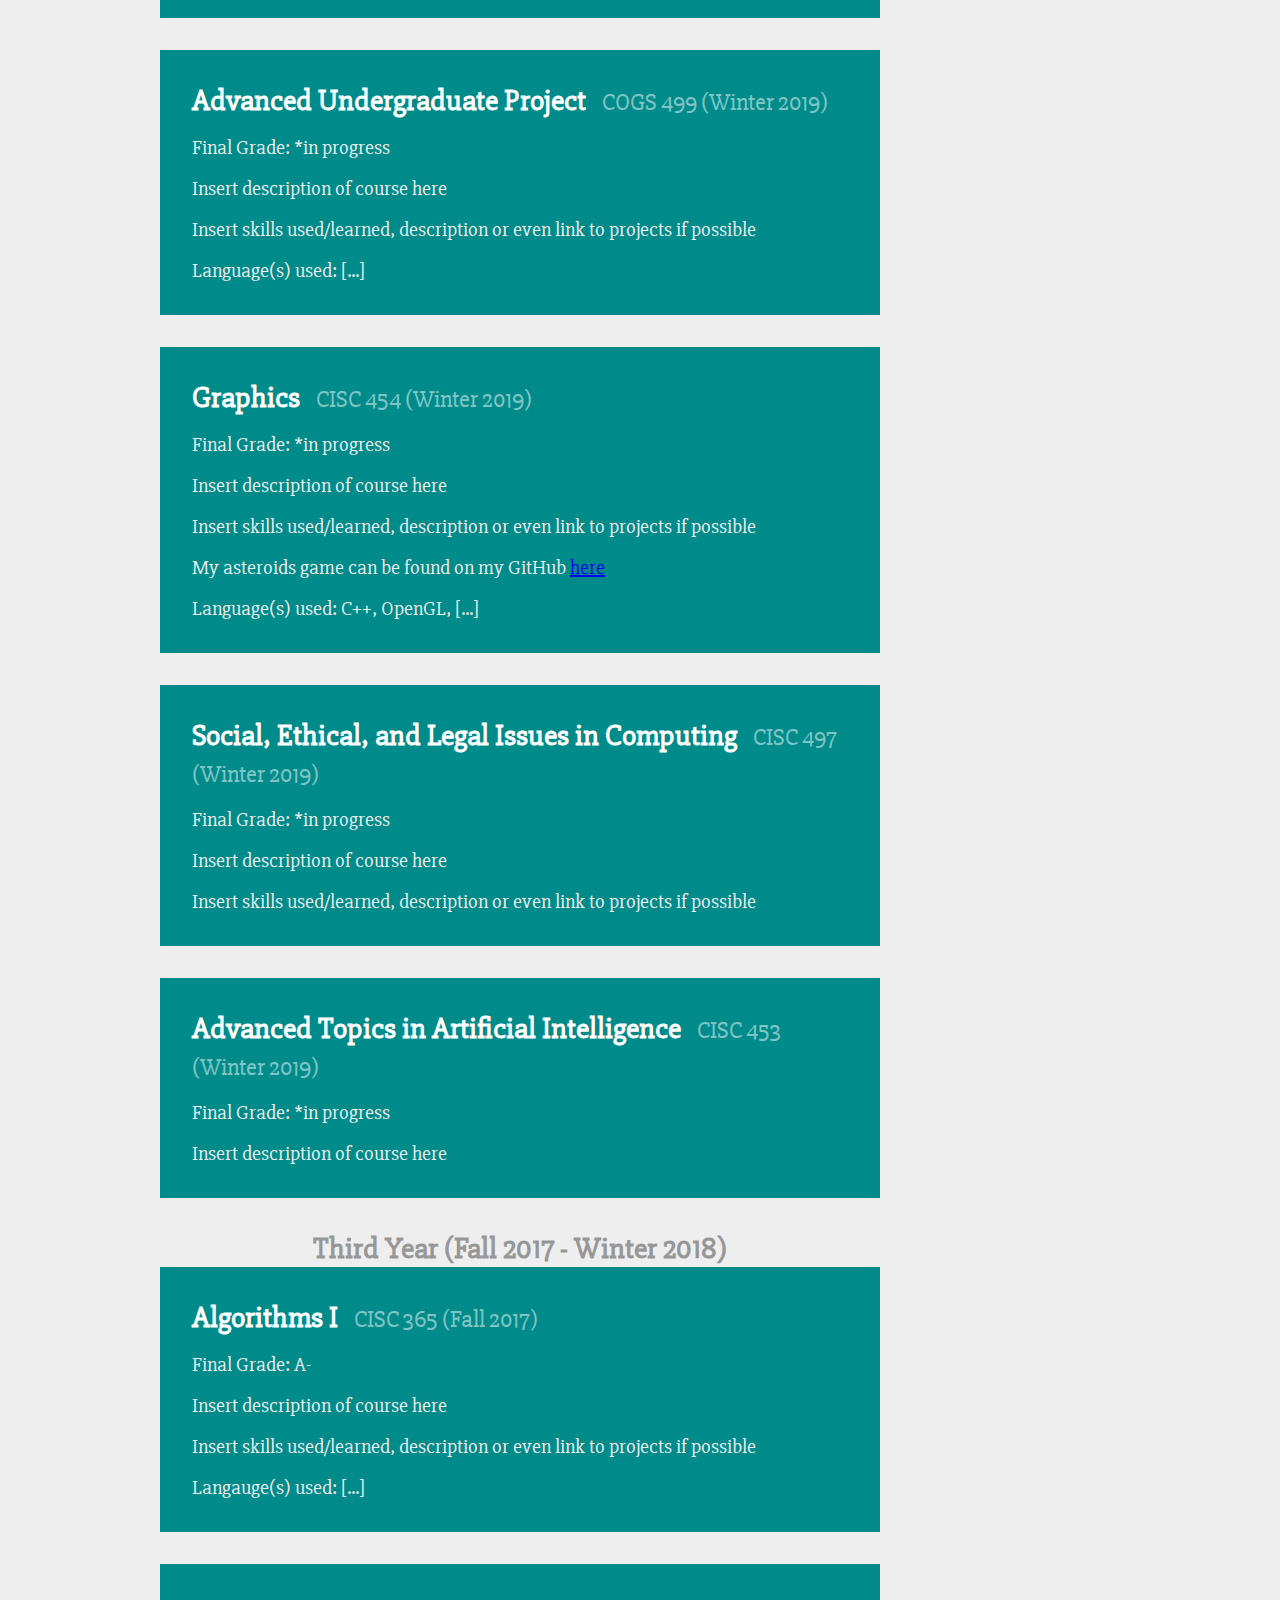
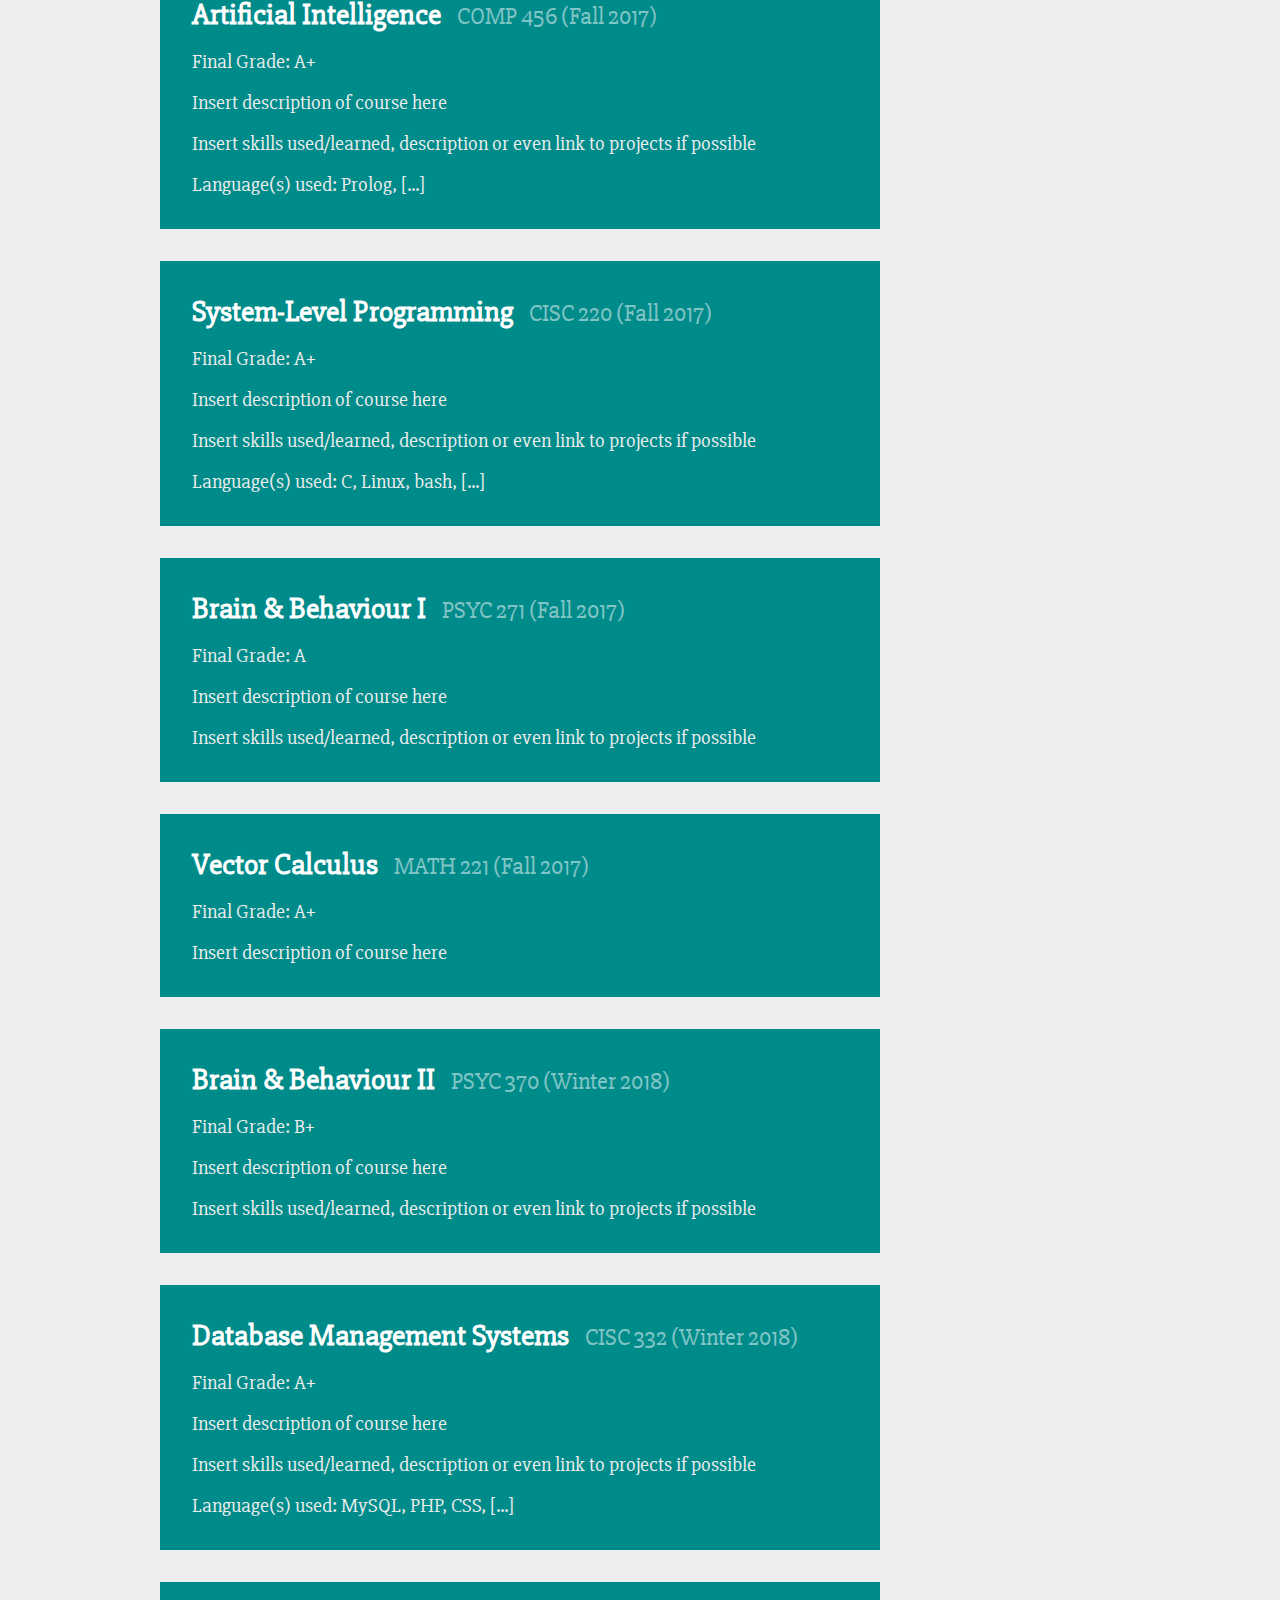
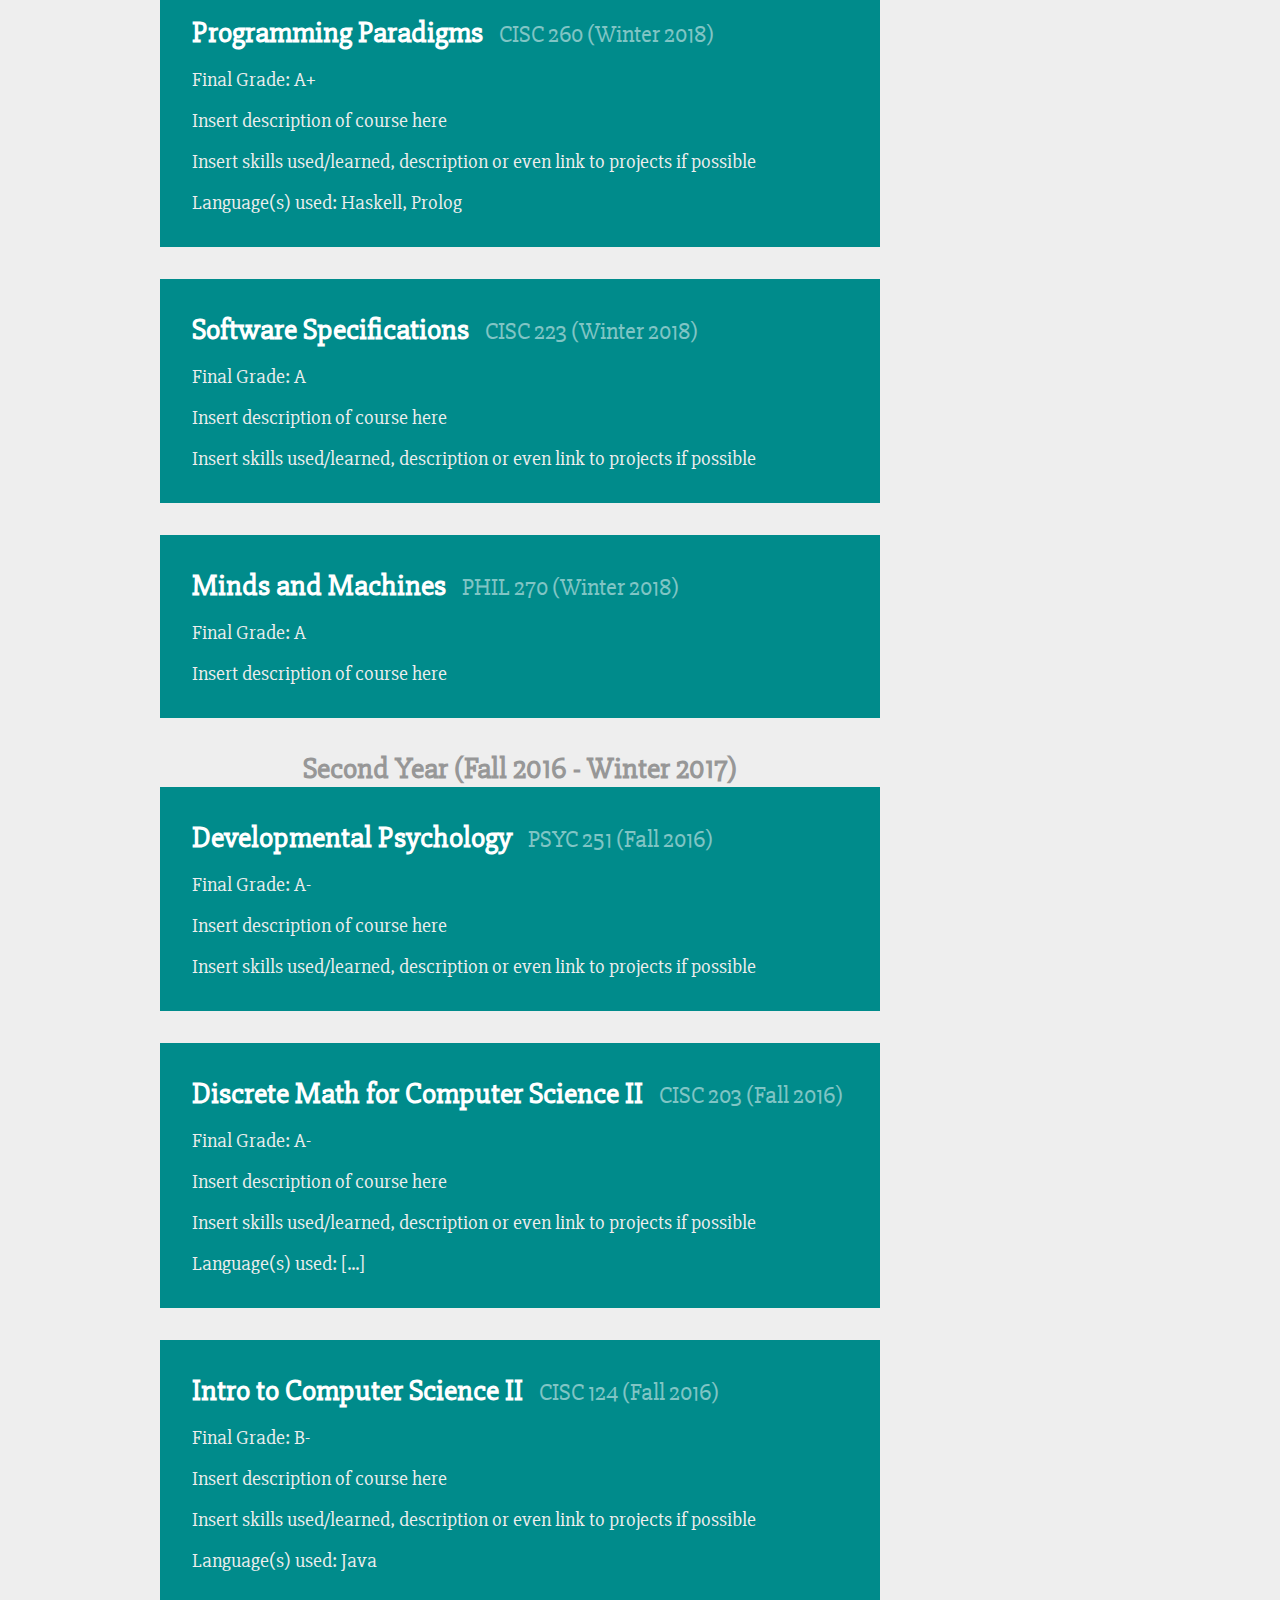
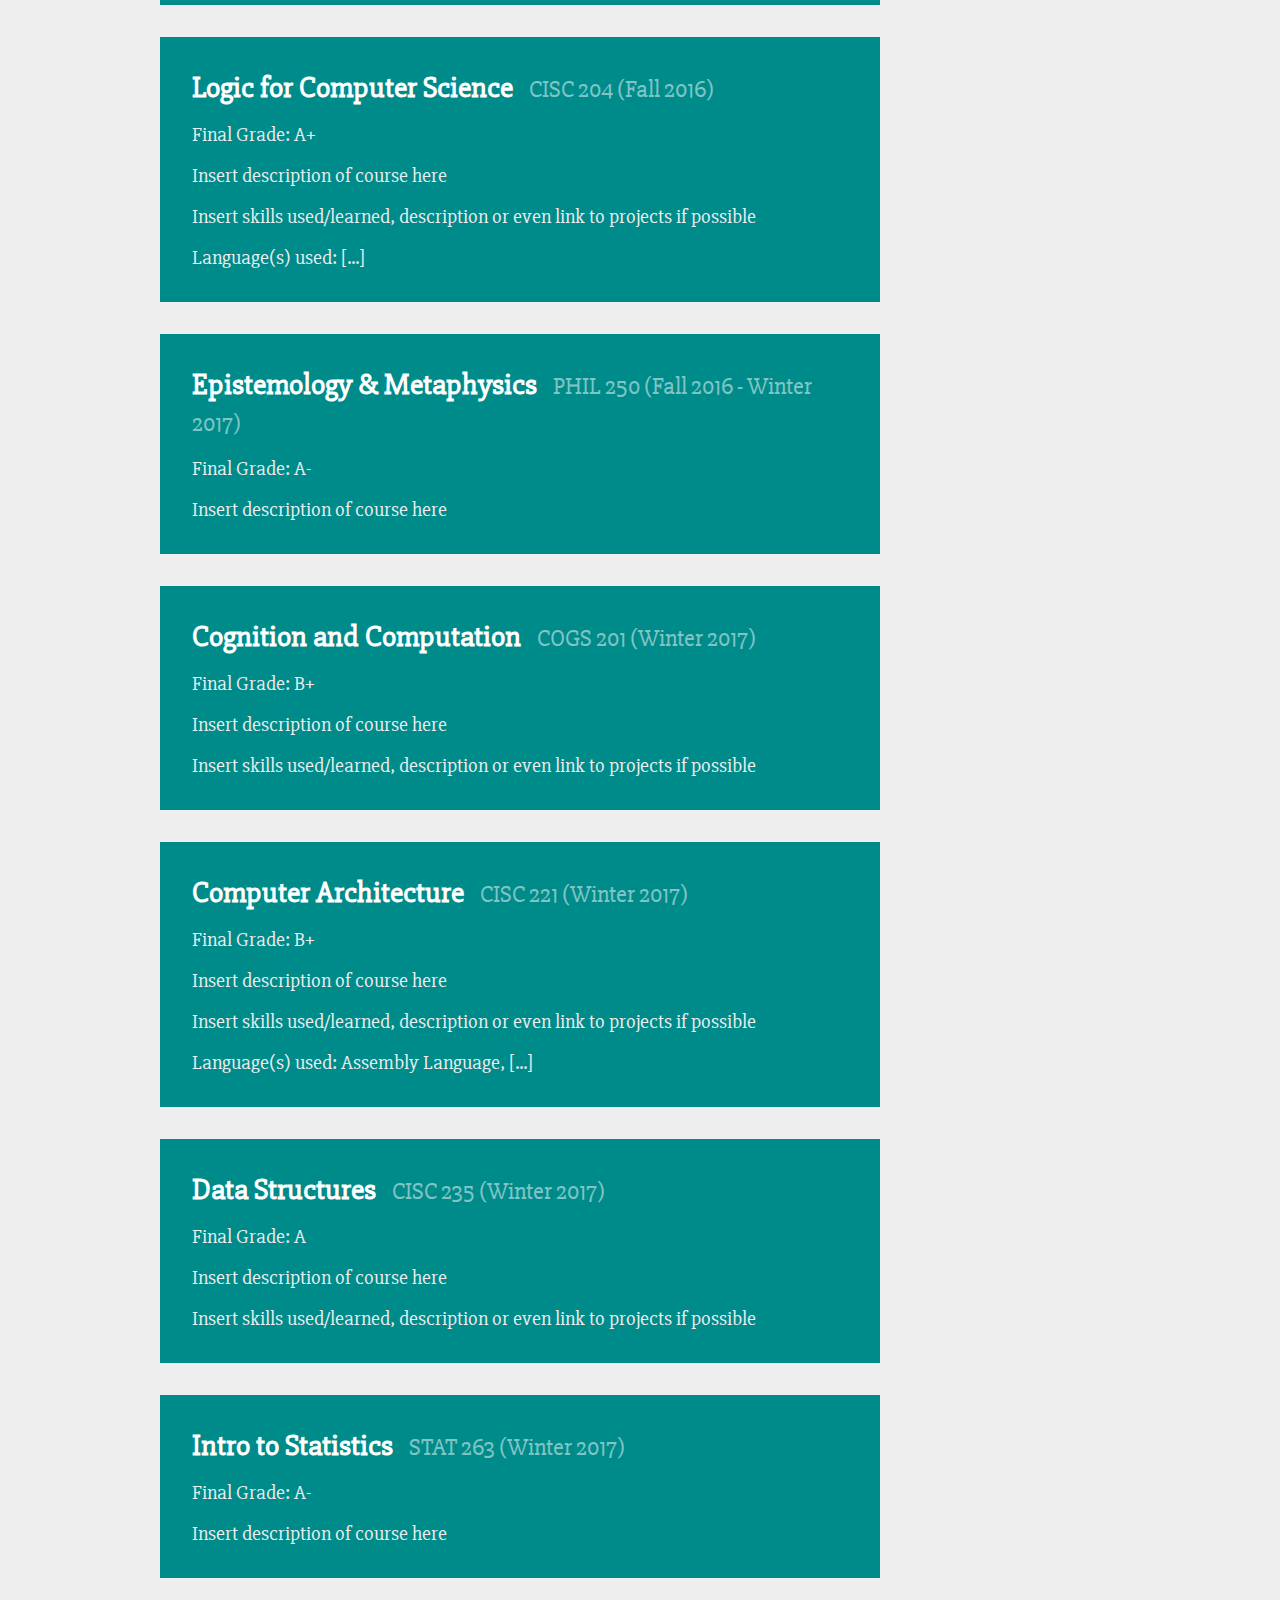
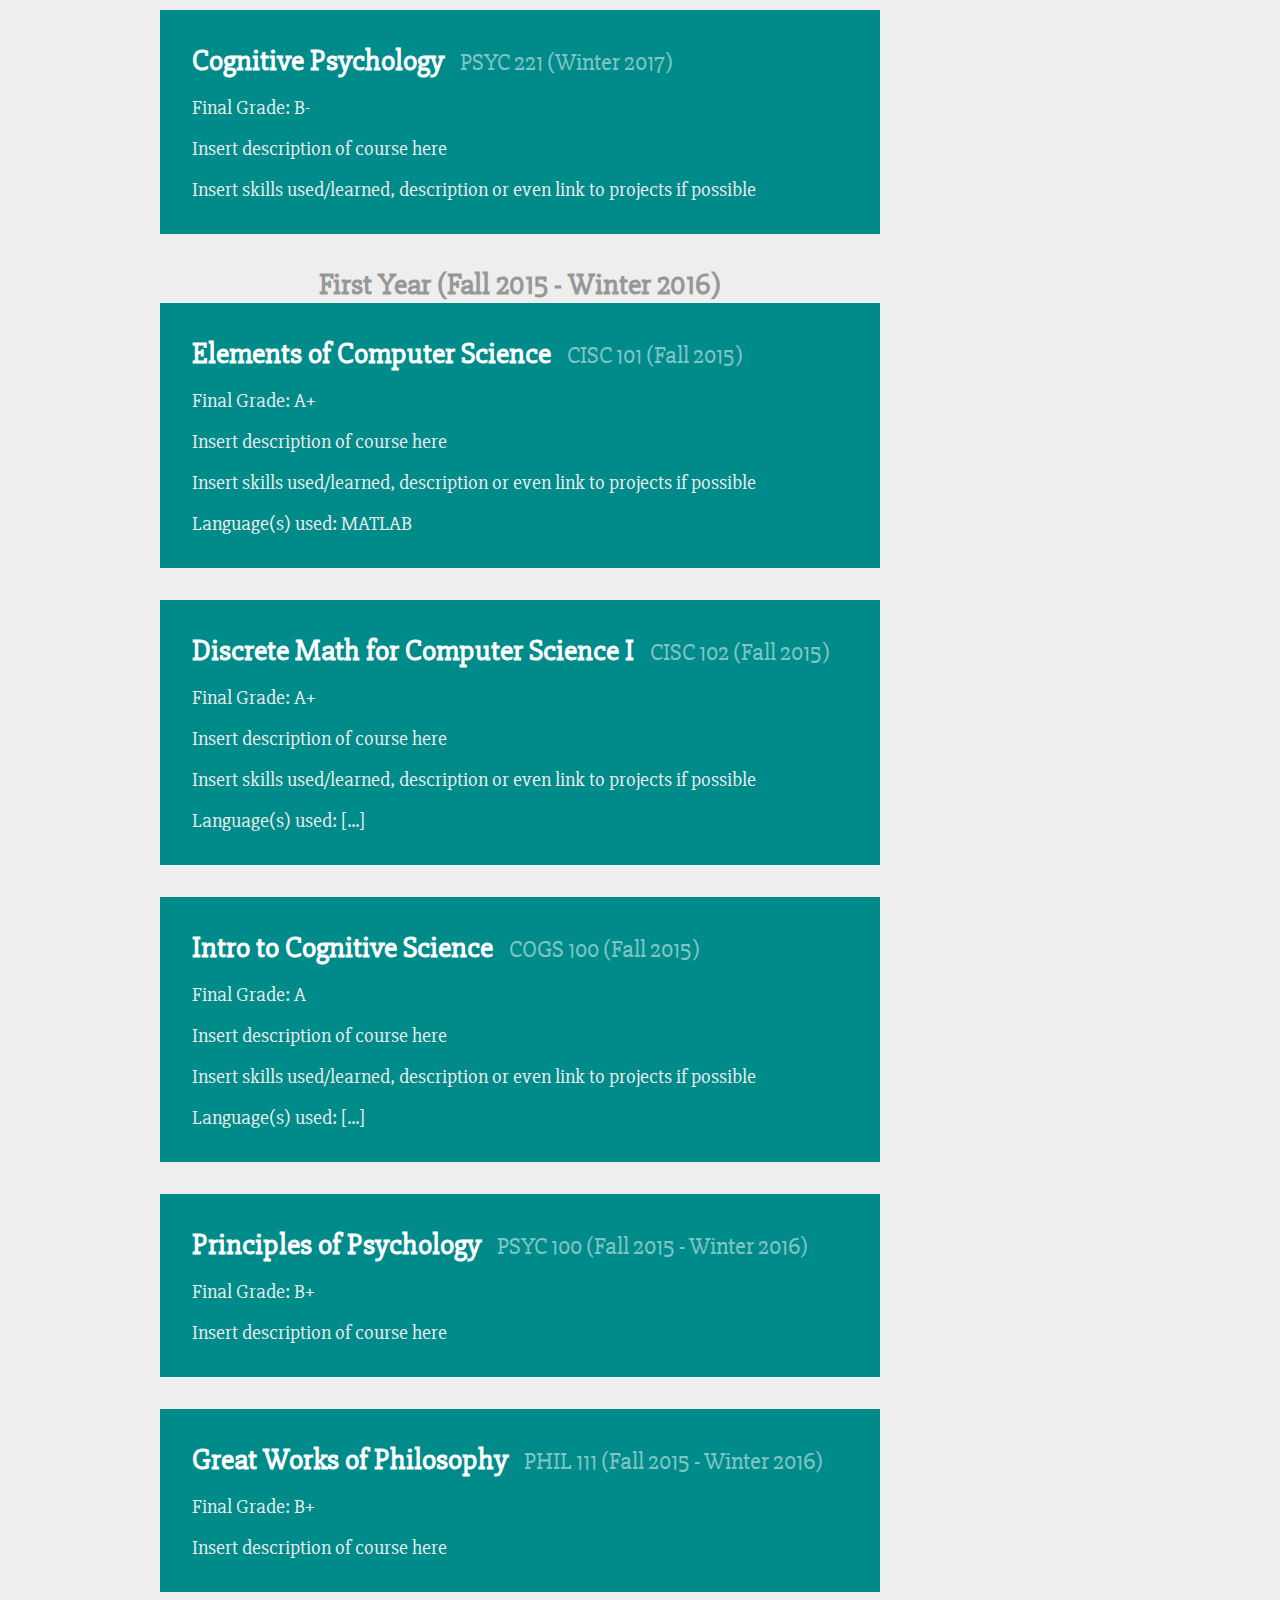
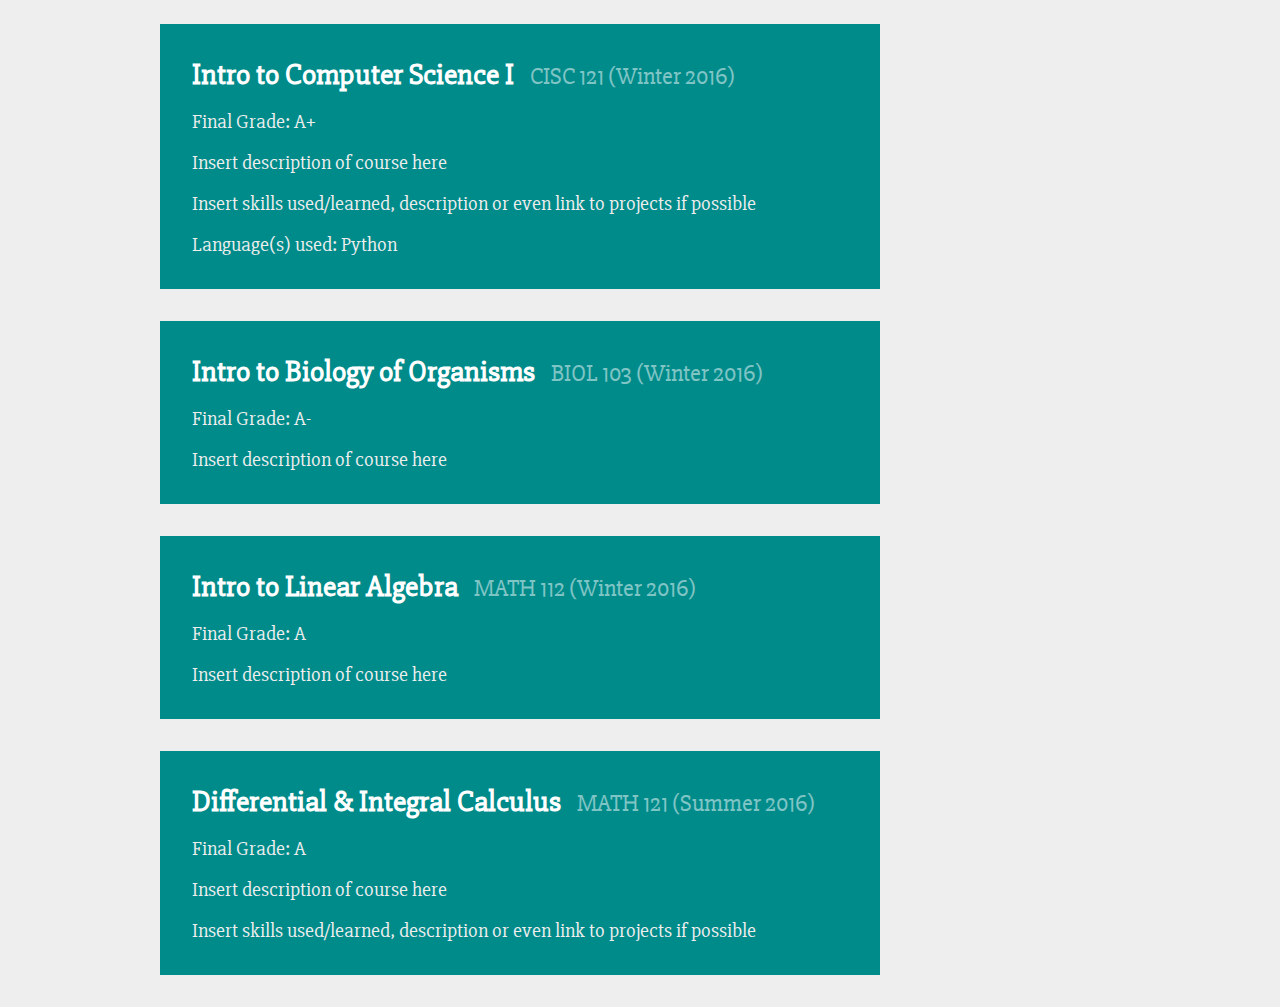
==== commit a830c8aa: "Update courses.html" ====
--- a/courses.html
+++ b/courses.html
@@ -11,7 +11,7 @@
     <div class="box--center box--center--wide">
         <h1>Courses - Bachelor of Computing (Honours)</h1>
         <div class="main">
-            <h2>Below is a list of the courses I have taken over the course of my undergraduate degree.</h2><br>
+            <h2>Below is a list of the courses I have taken during my undergraduate degree.</h2><br>
 
             <h2 class='left'>Fourth Year (Fall 2018 - Winter 2019)</h2>
 
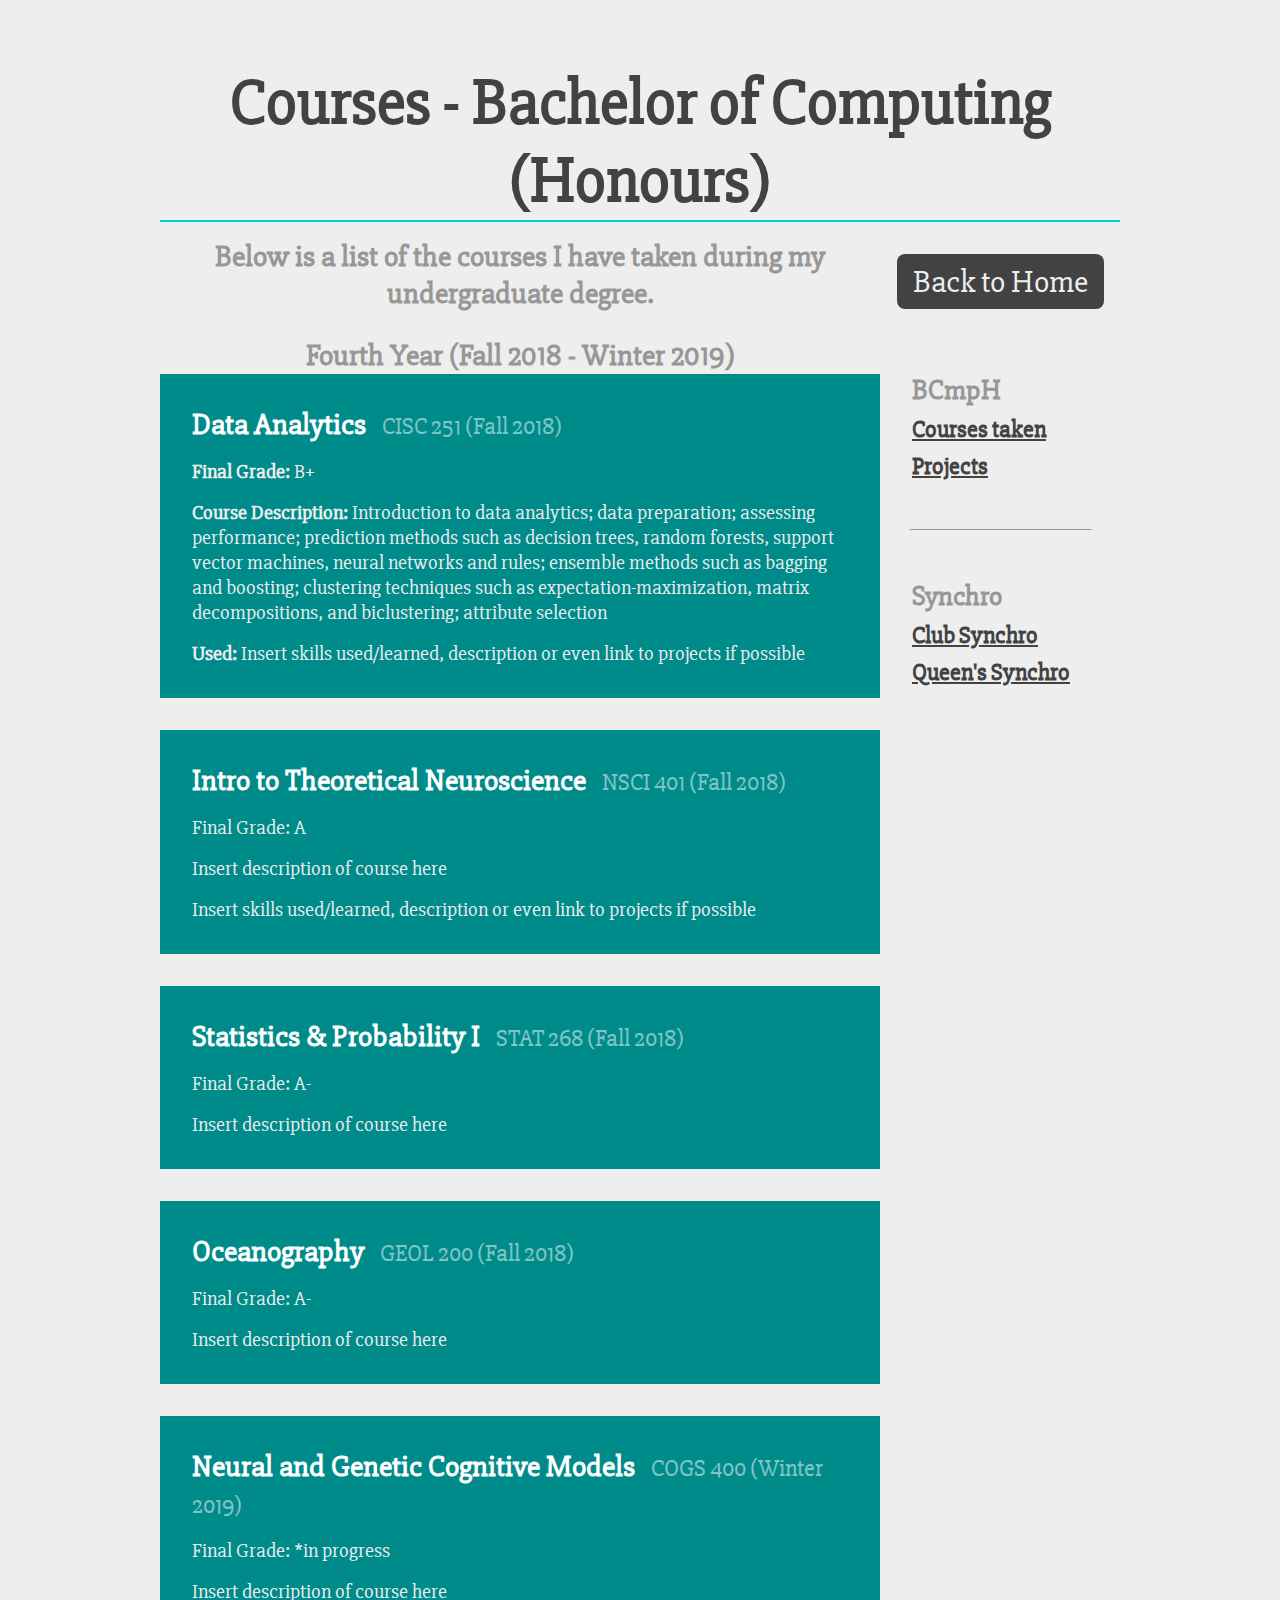
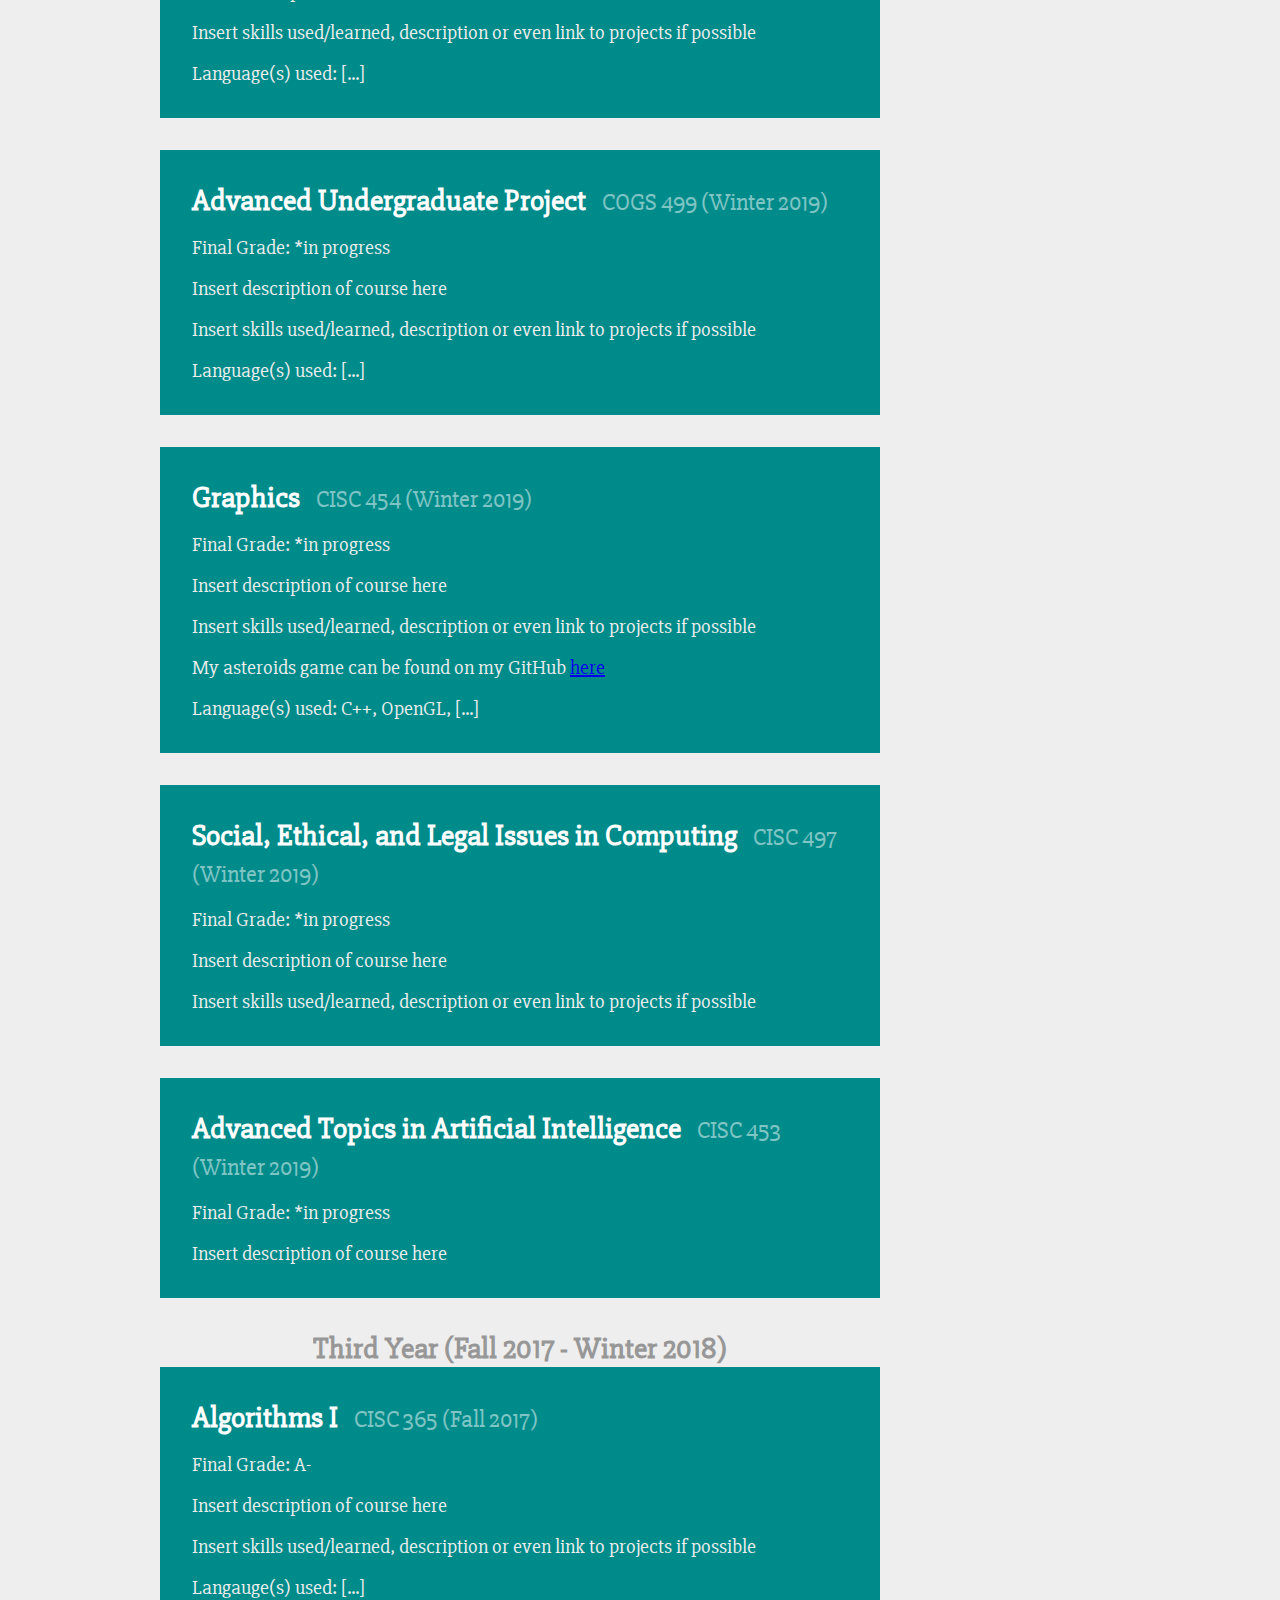
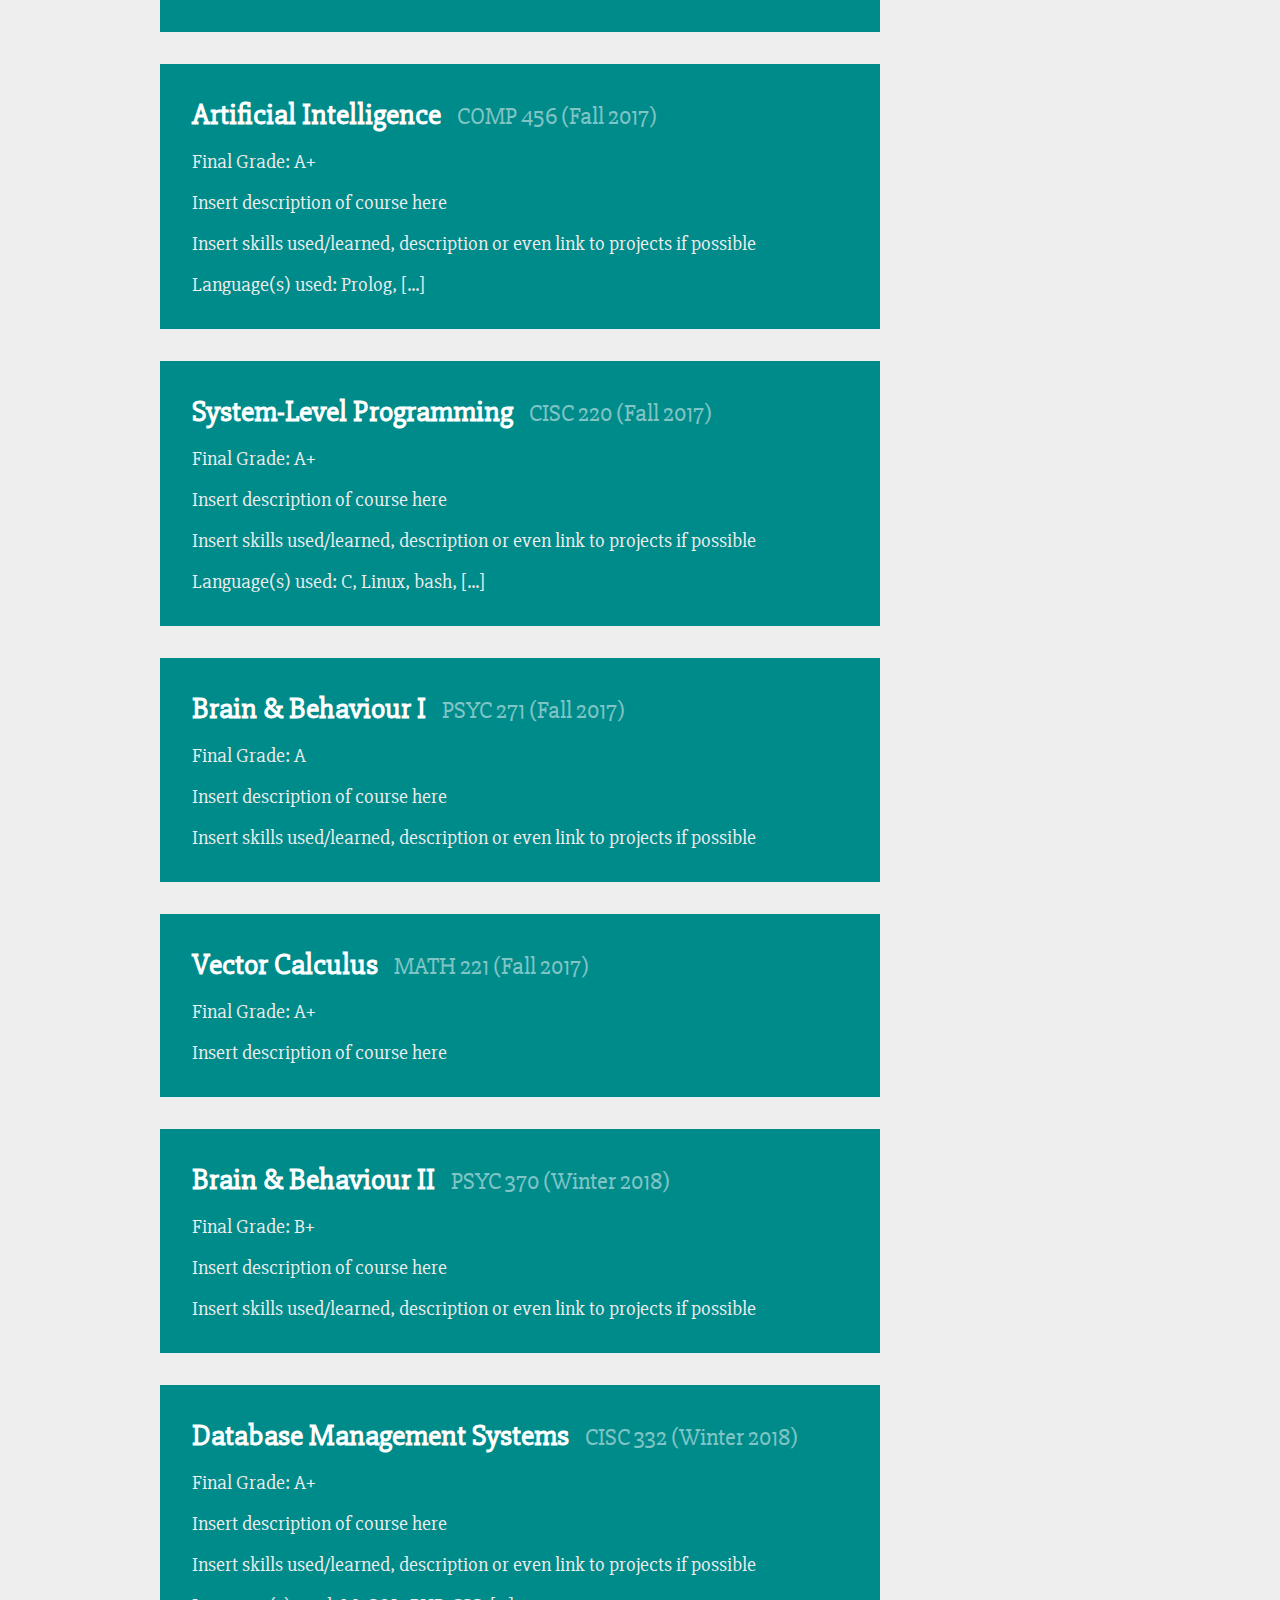
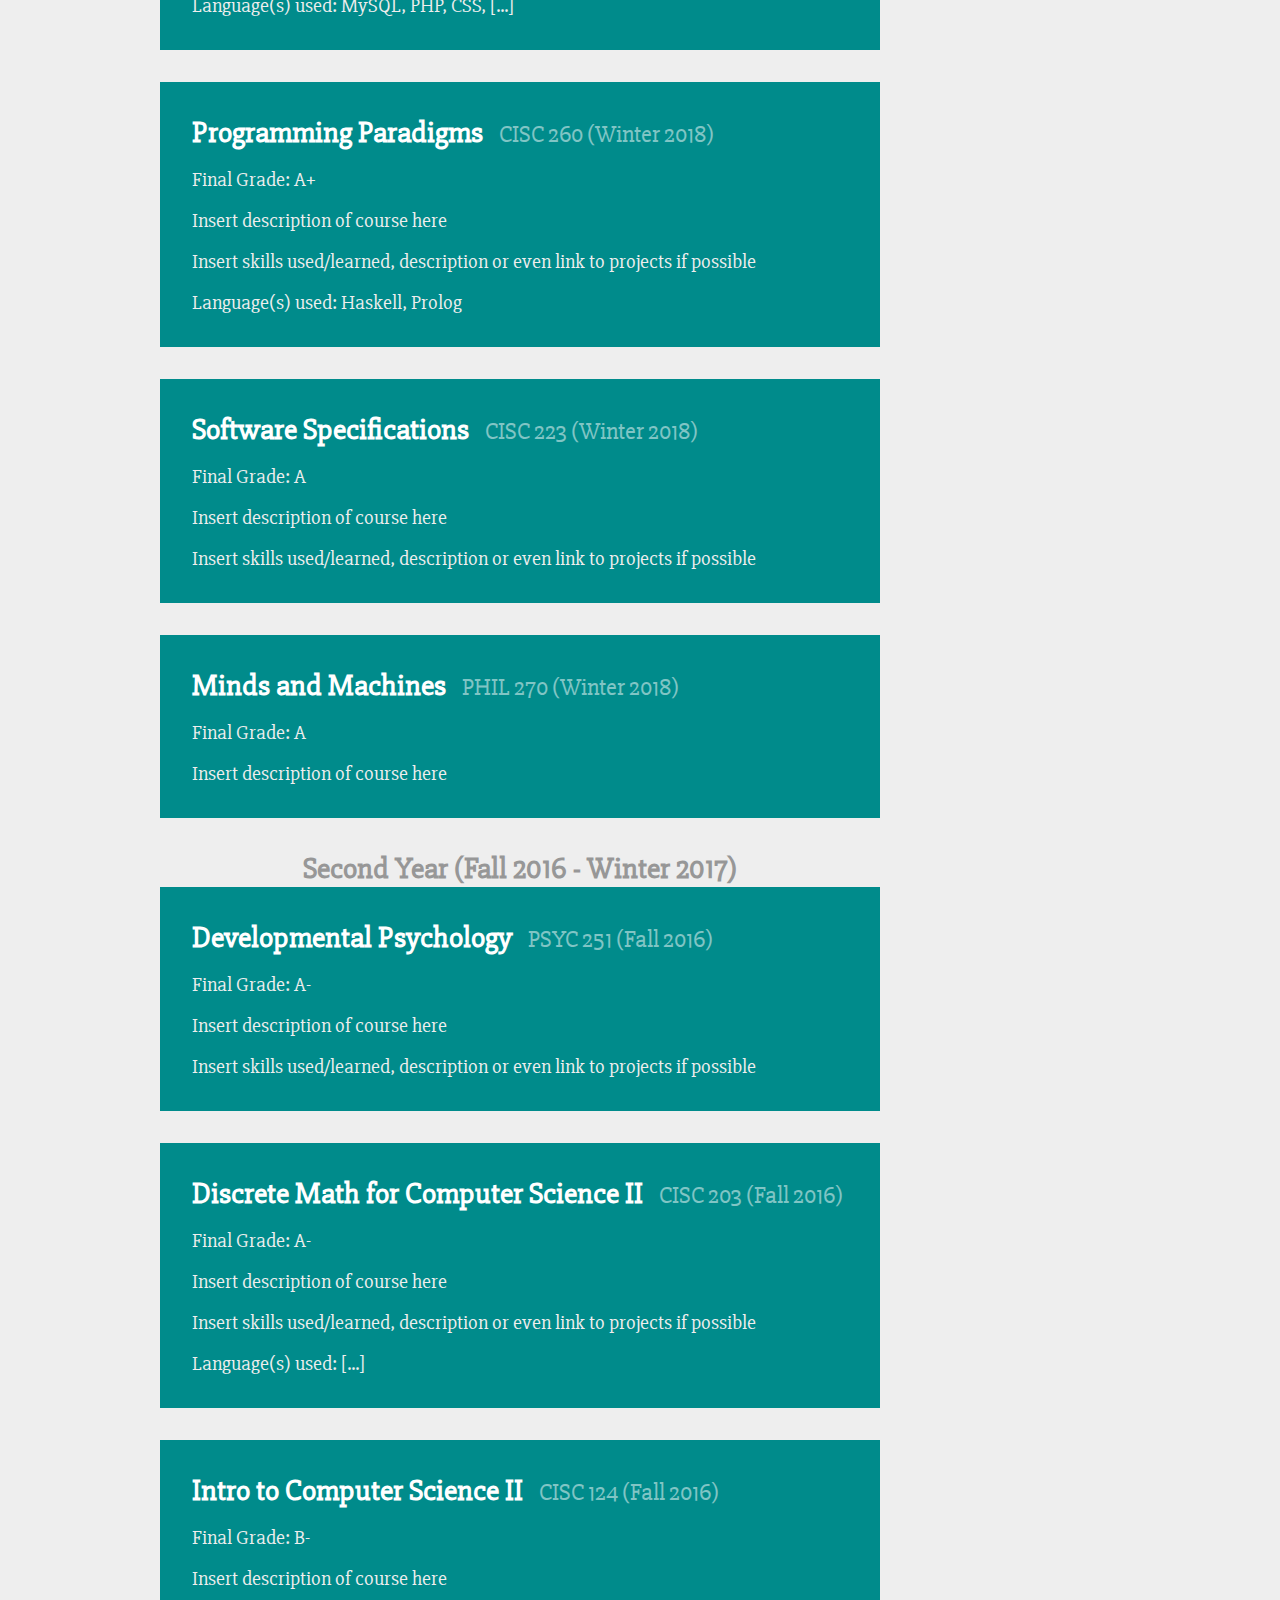
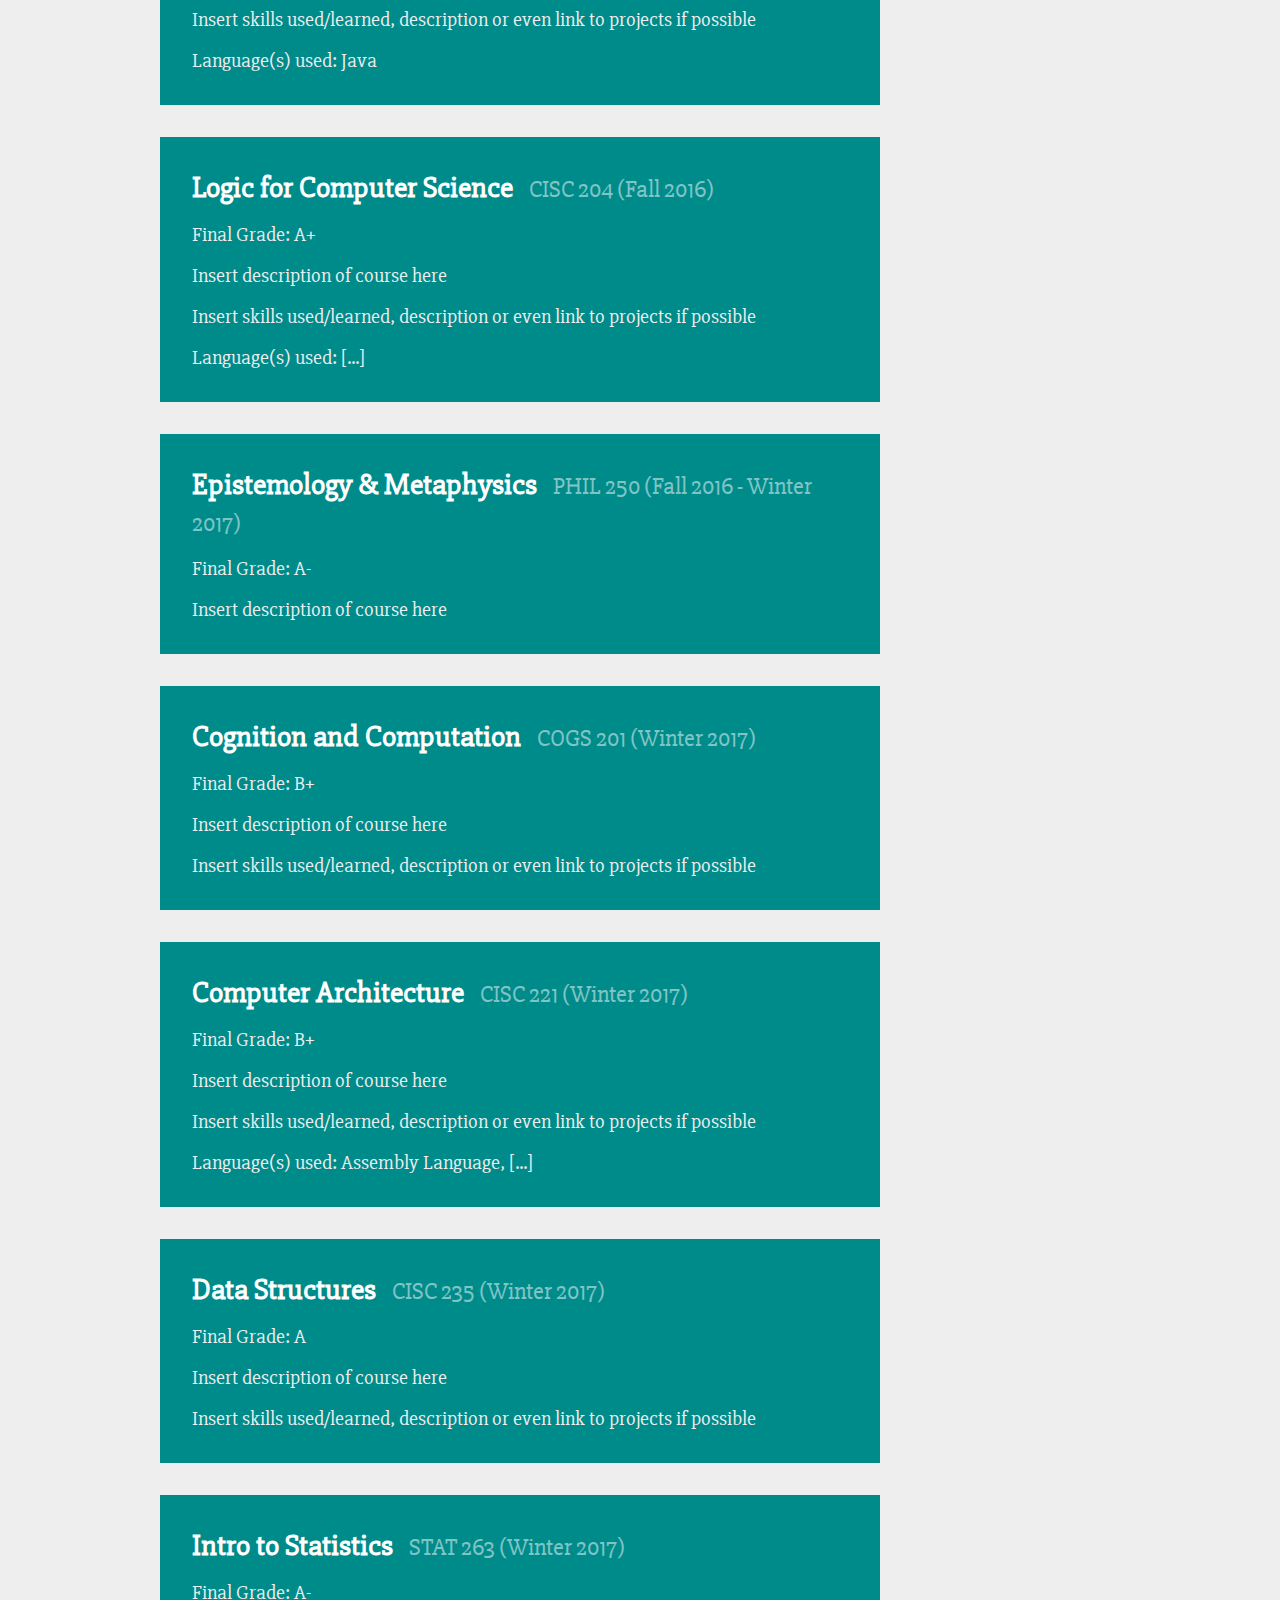
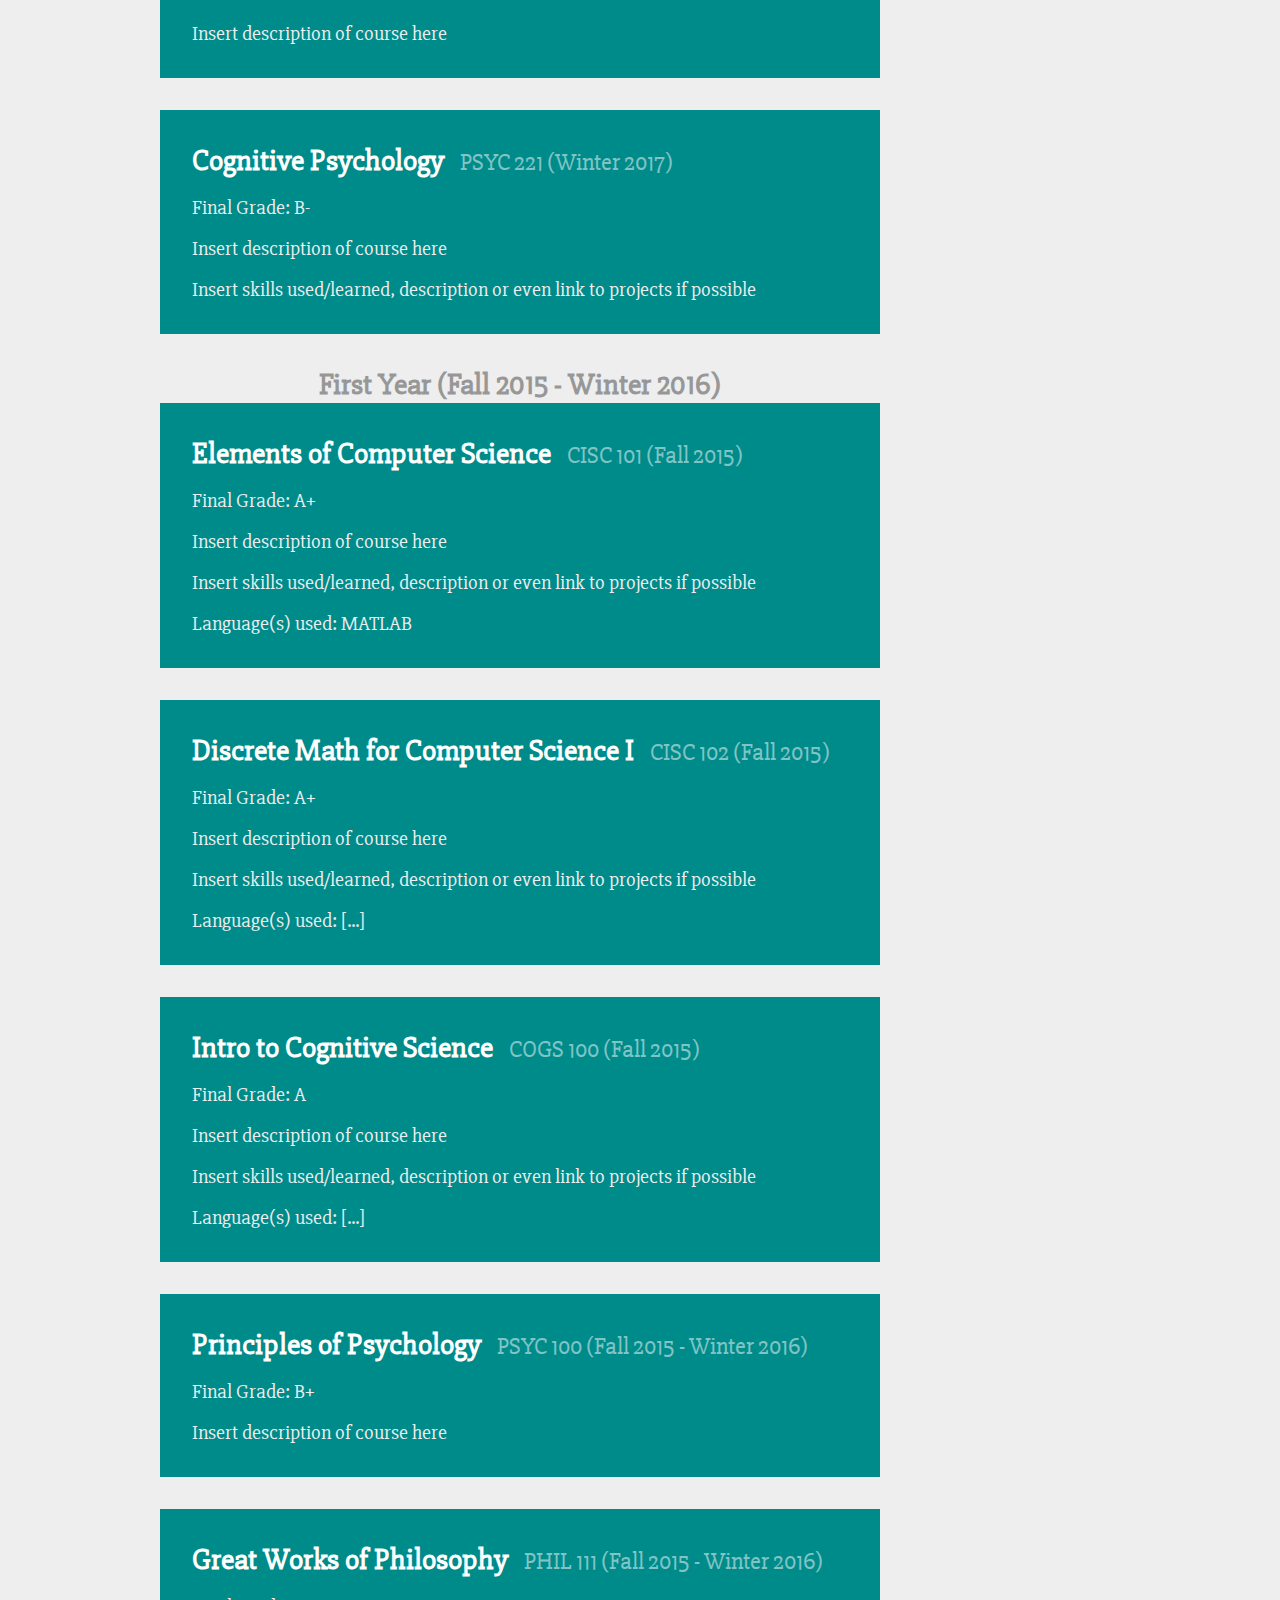
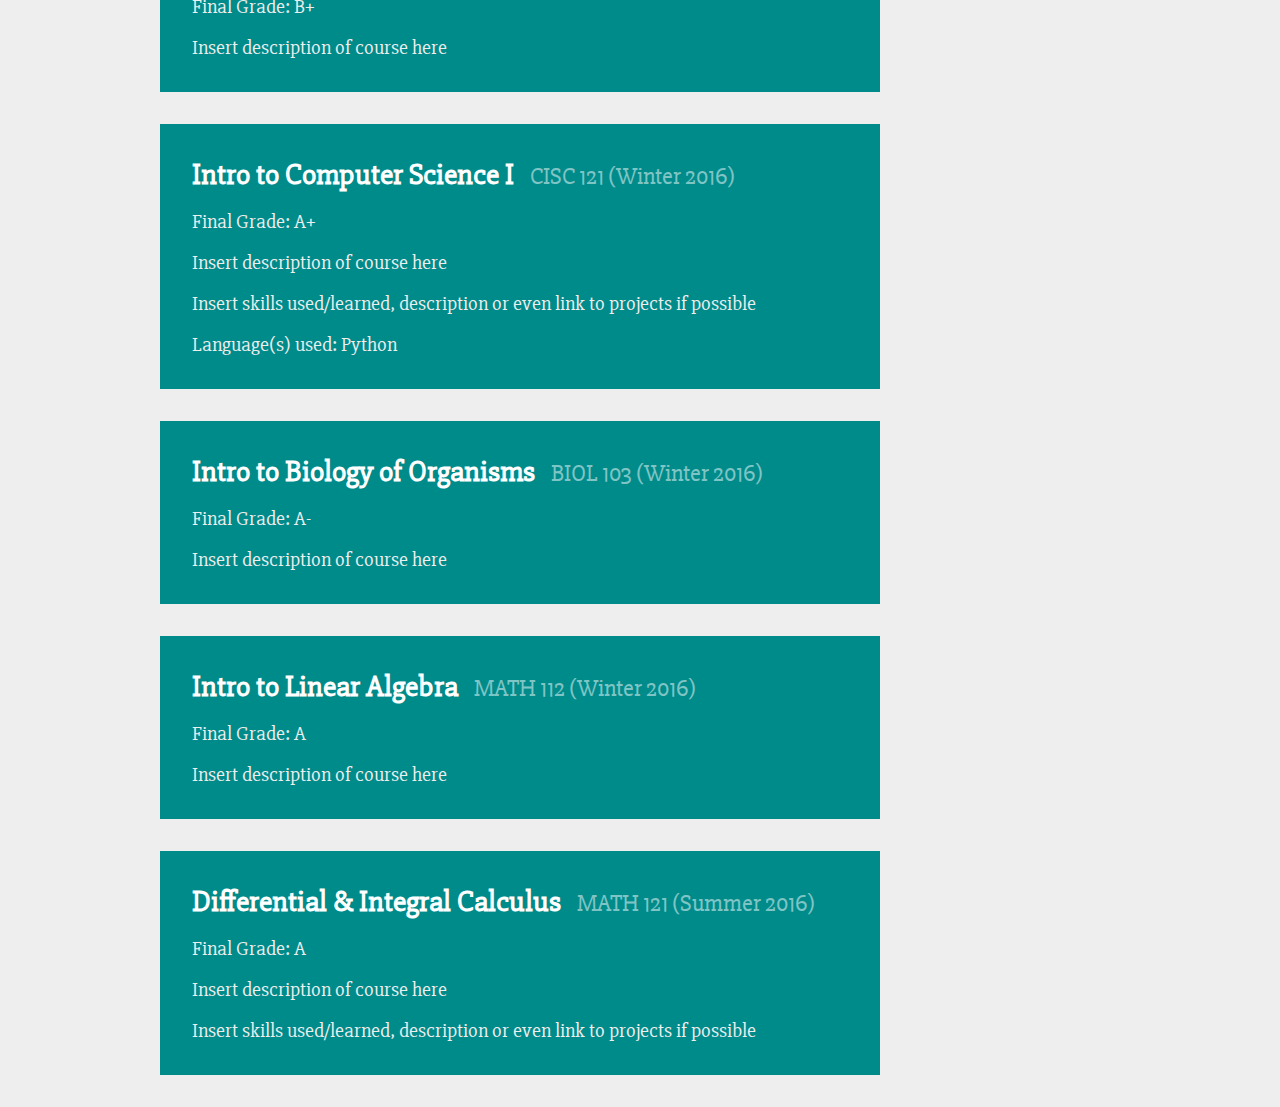
==== commit 49c079b3: "Update courses.html" ====
--- a/courses.html
+++ b/courses.html
@@ -17,9 +17,9 @@
 
             <div class="movie">
             	<h2>Data Analytics<span>CISC 251 (Fall 2018)</span></h2>
-            	<p>Final Grade: B+</p>
-            	<p>Insert description of course here</p>
-            	<p>Insert skills used/learned, description or even link to projects if possible</p>
+            	<p><span style="font-weight: bold">Final Grade:</span> B+</p>
+            	<p><span style="font-weight: bold">Course Description:</span> Introduction to data analytics; data preparation; assessing performance; prediction methods such as decision trees, random forests, support vector machines, neural networks and rules; ensemble methods such as bagging and boosting; clustering techniques such as expectation-maximization, matrix decompositions, and biclustering; attribute selection</p>
+            	<p><span style="font-weight: bold">Used:</span> Insert skills used/learned, description or even link to projects if possible</p>
             </div>
 
             <div class="movie">
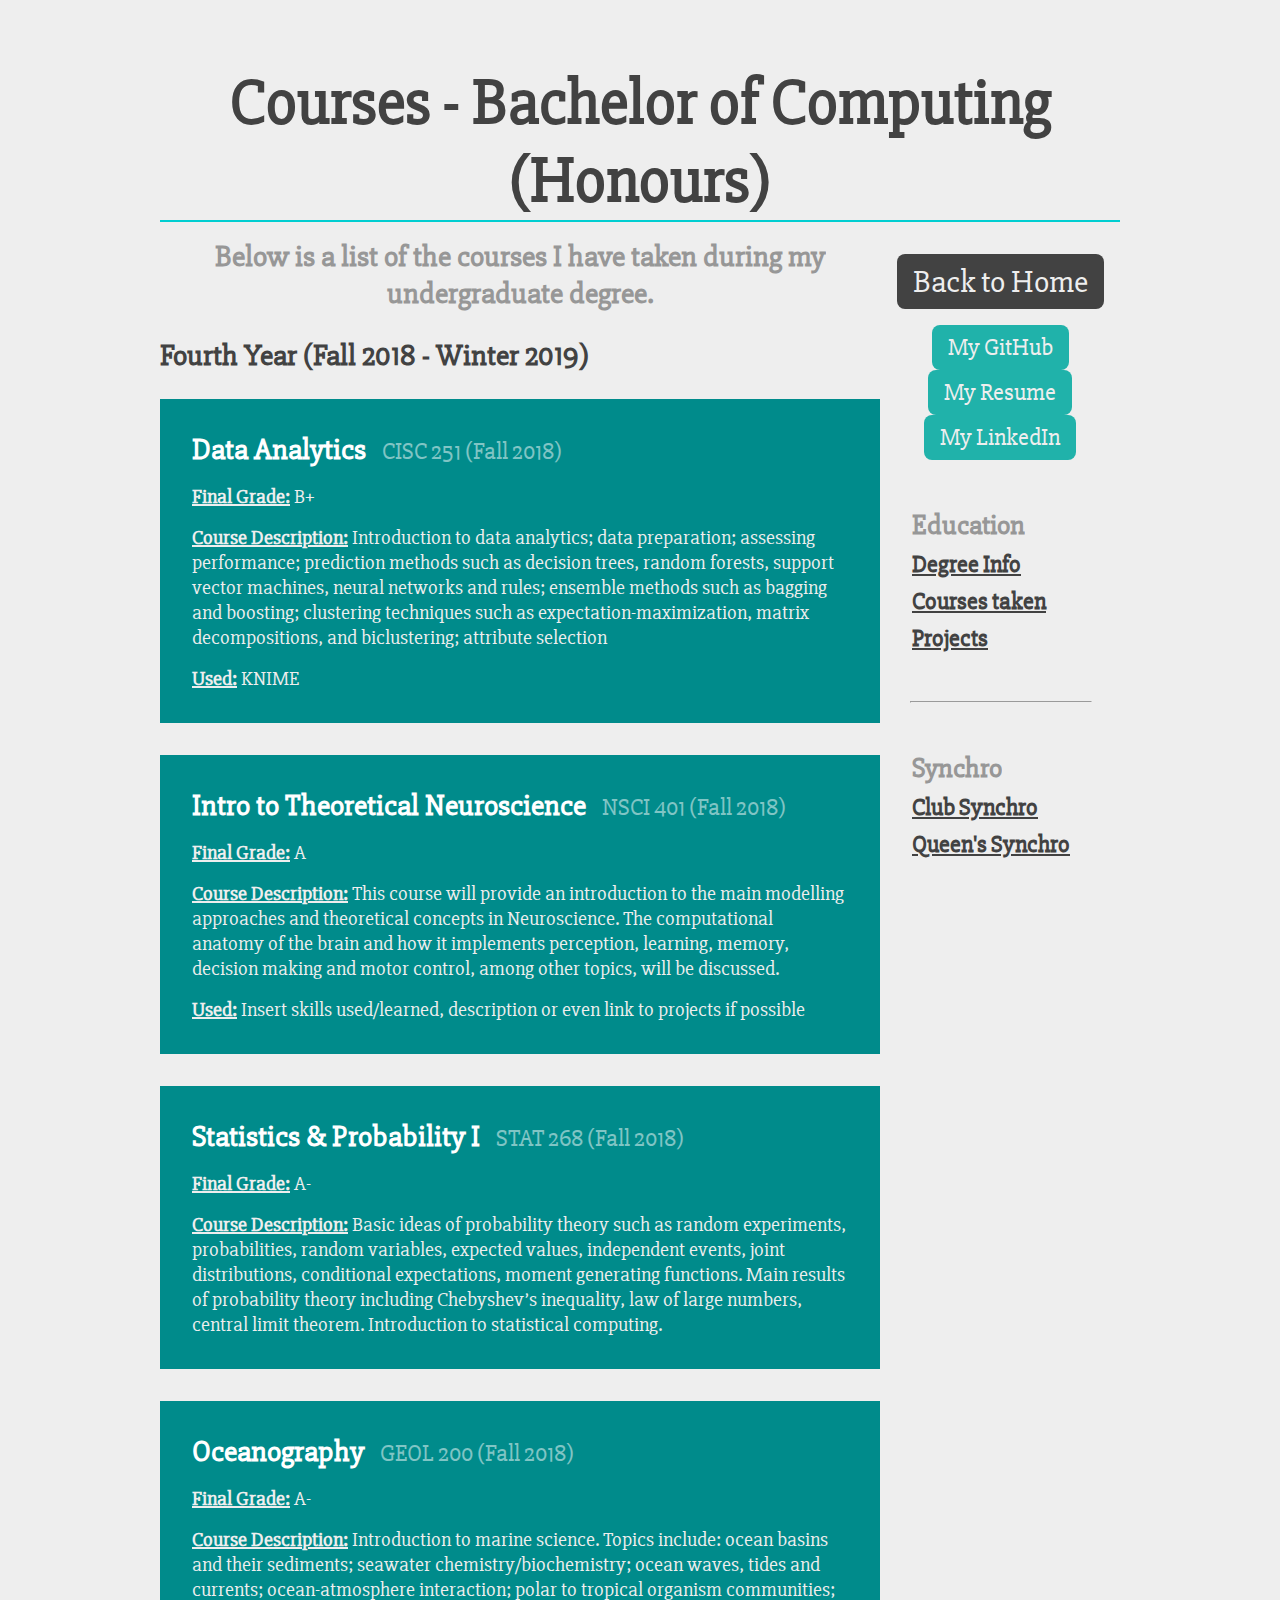
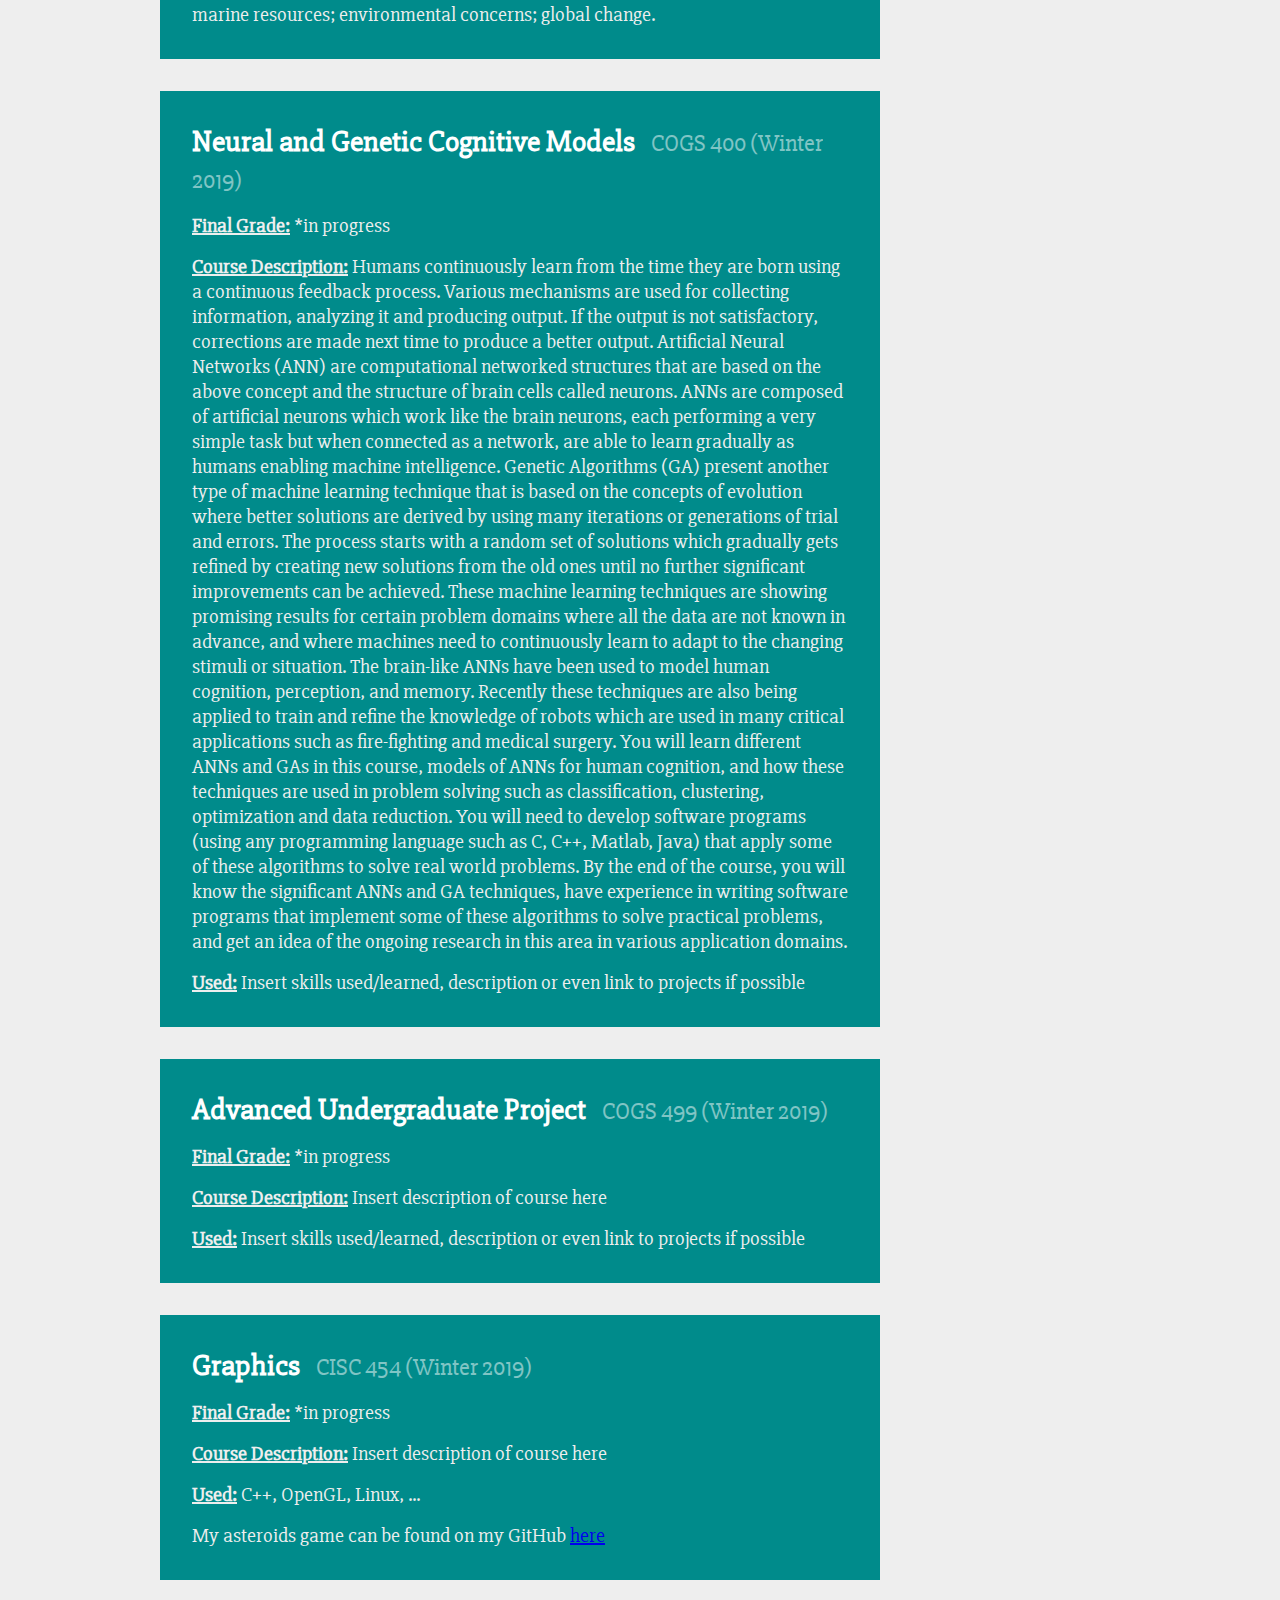
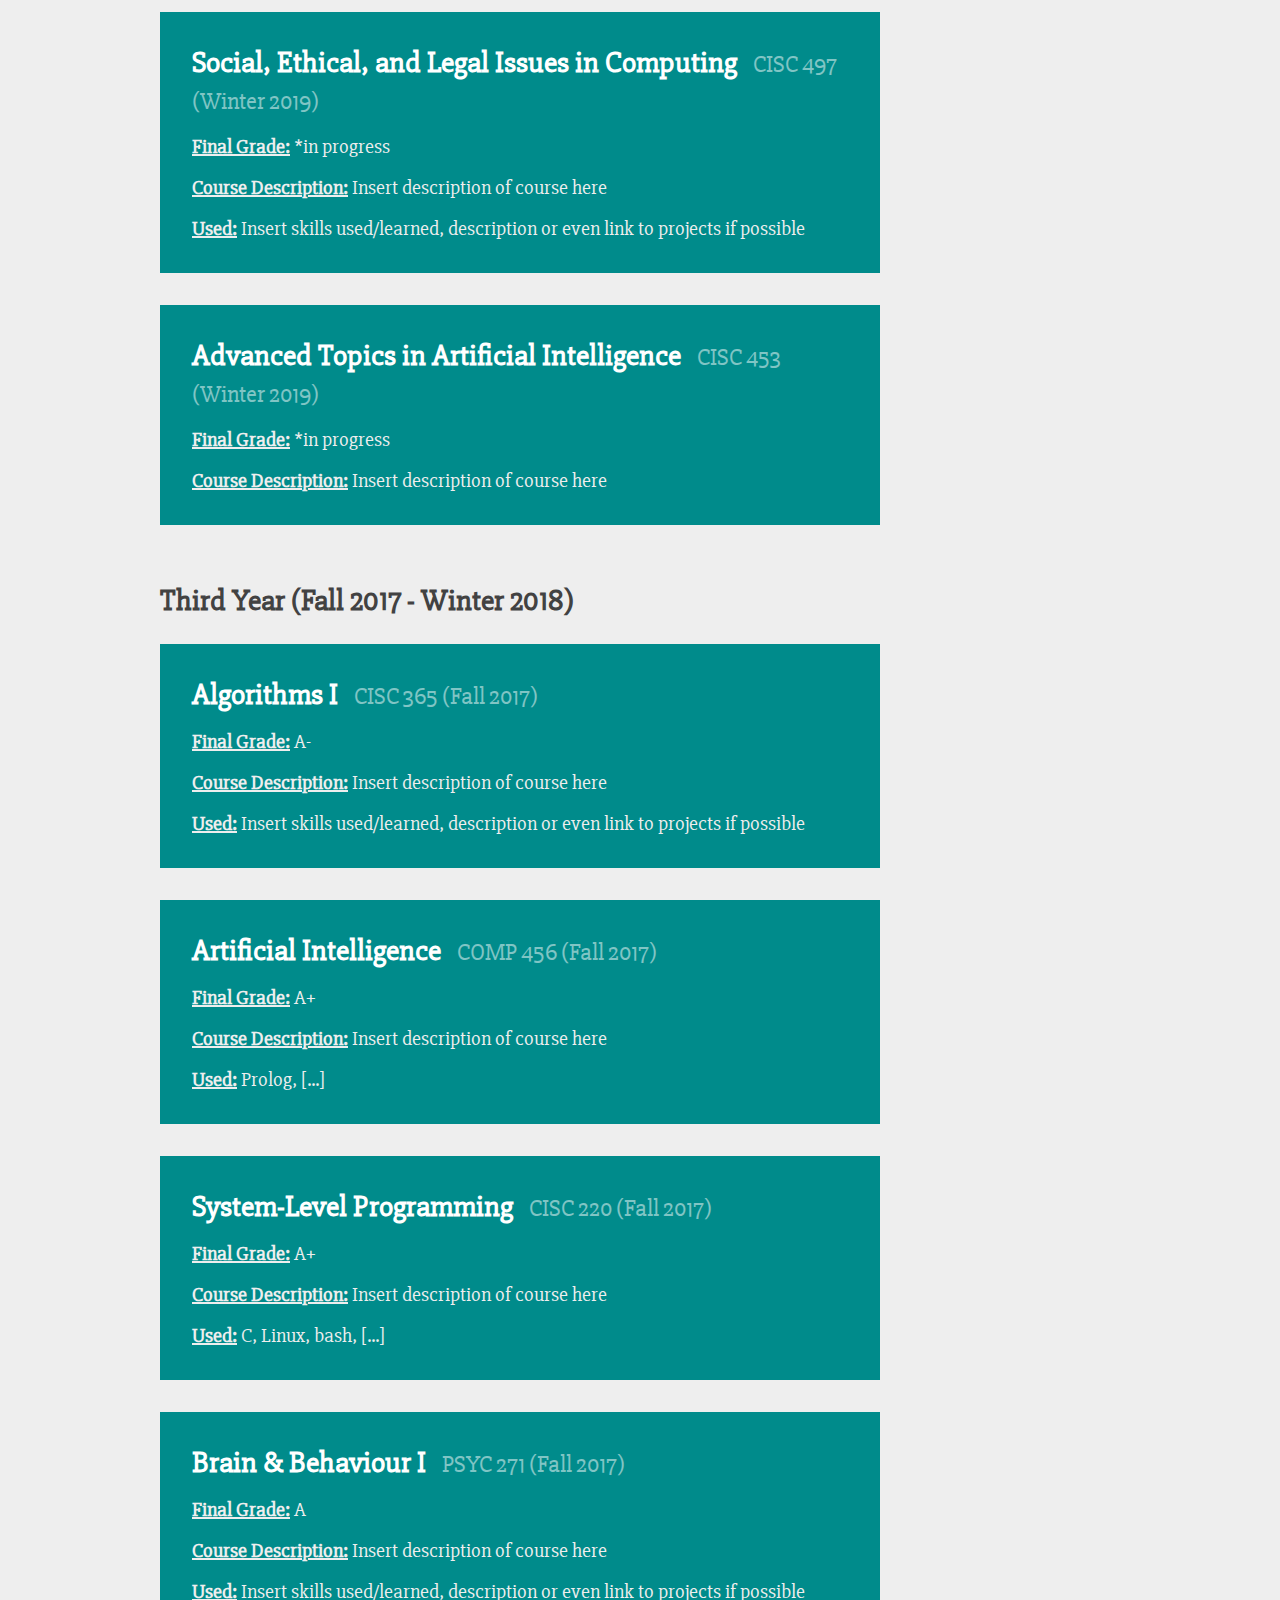
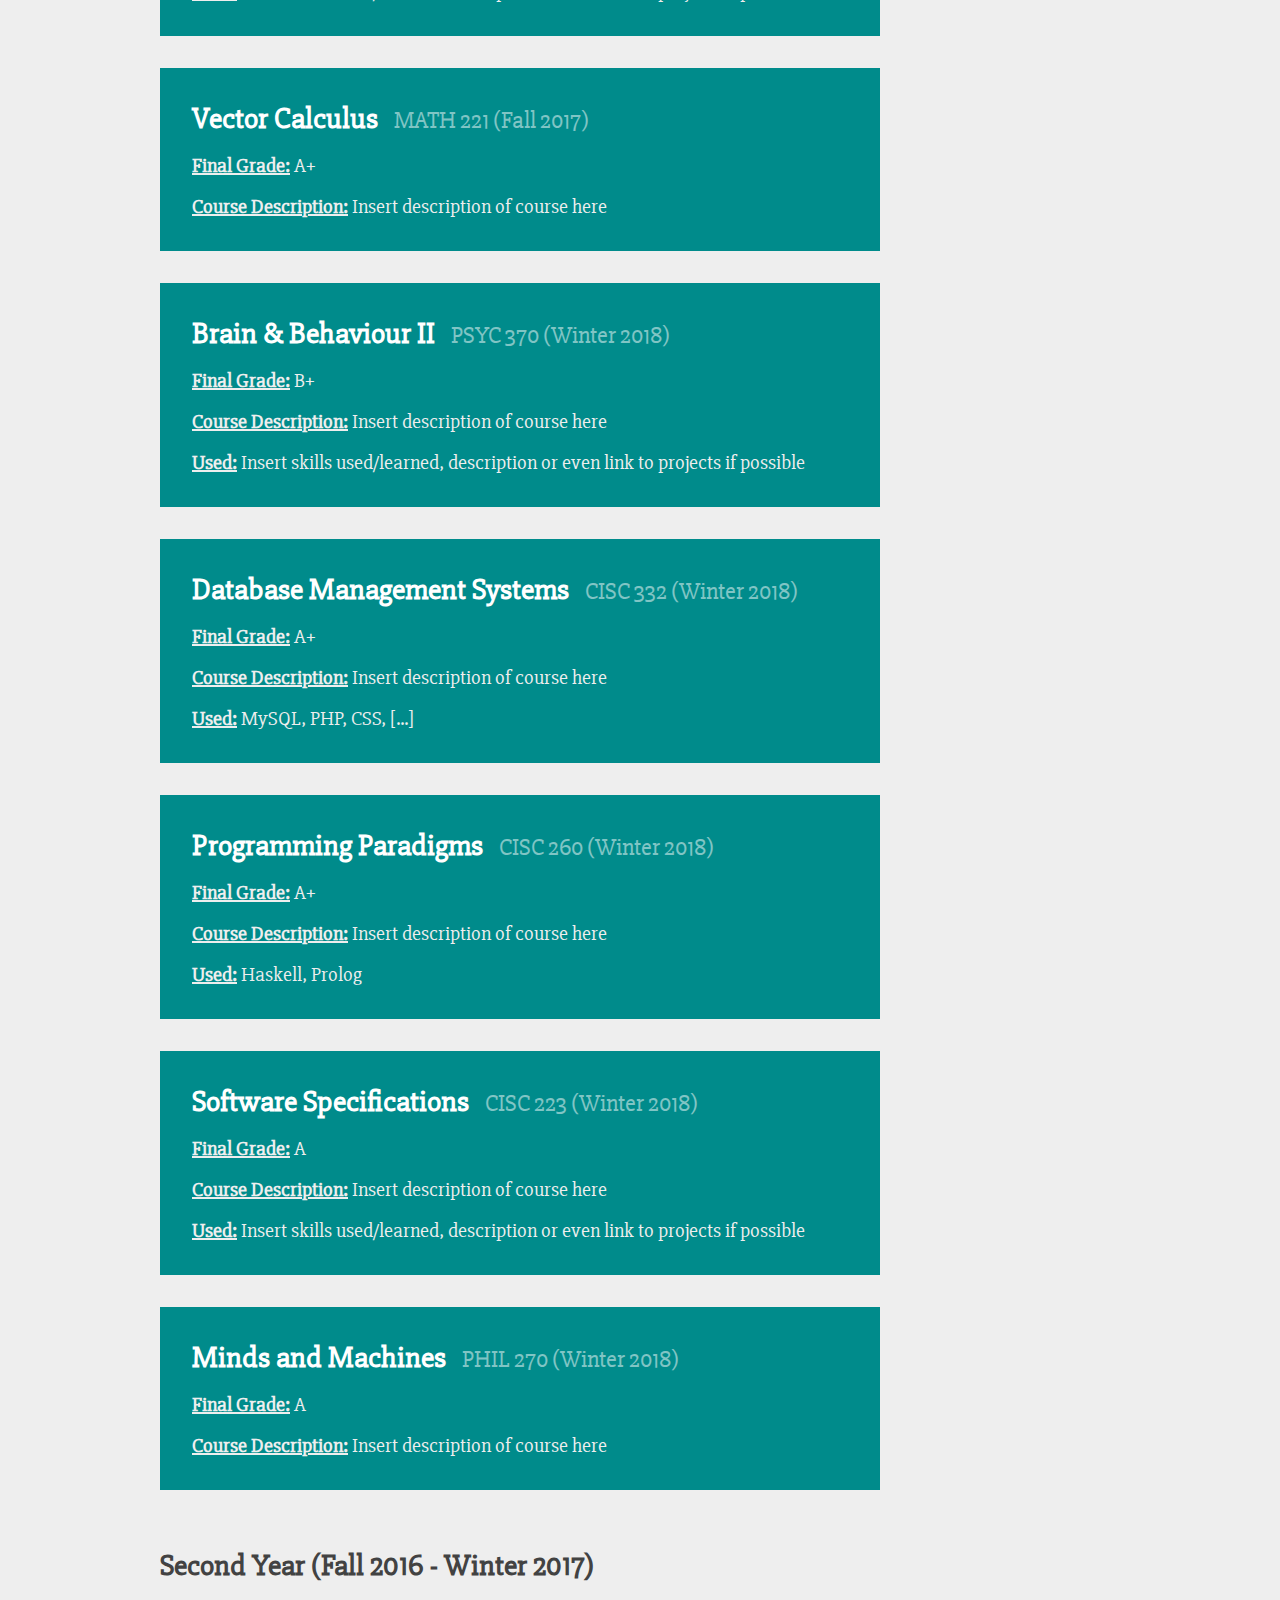
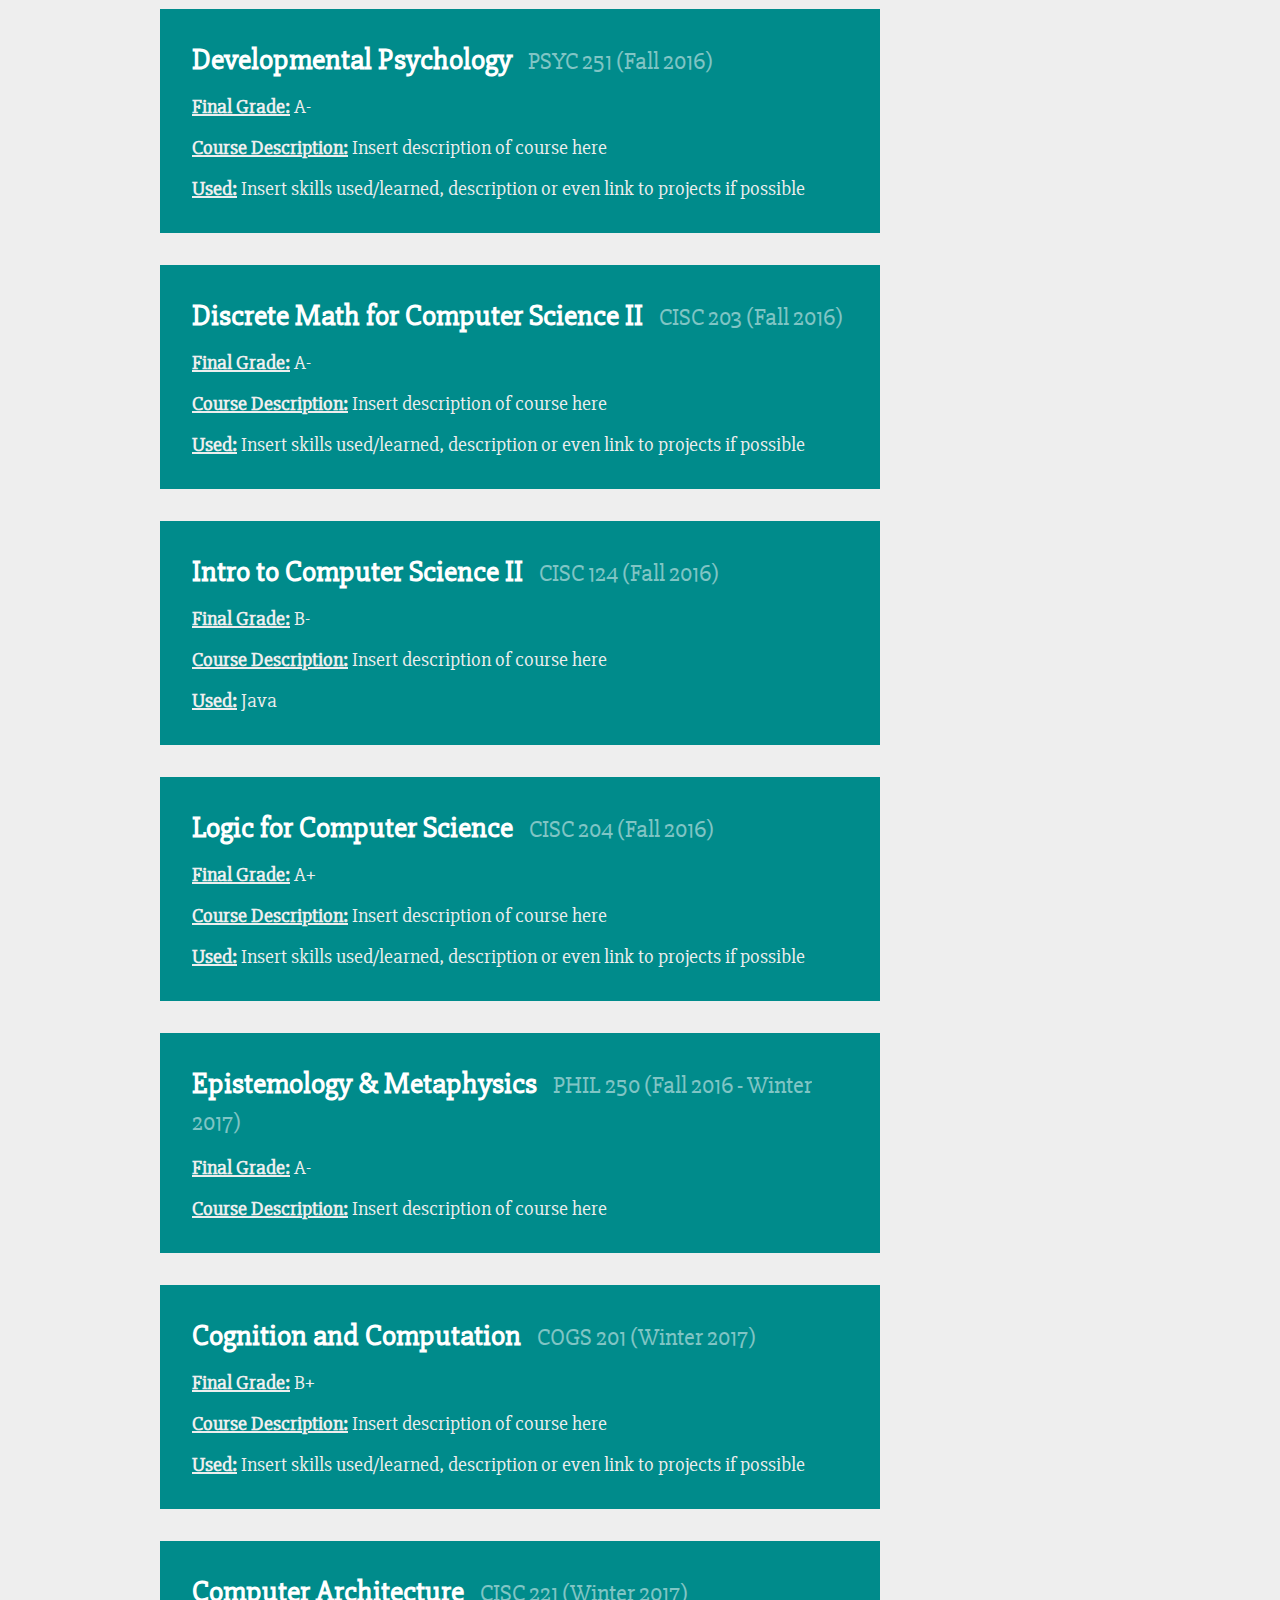
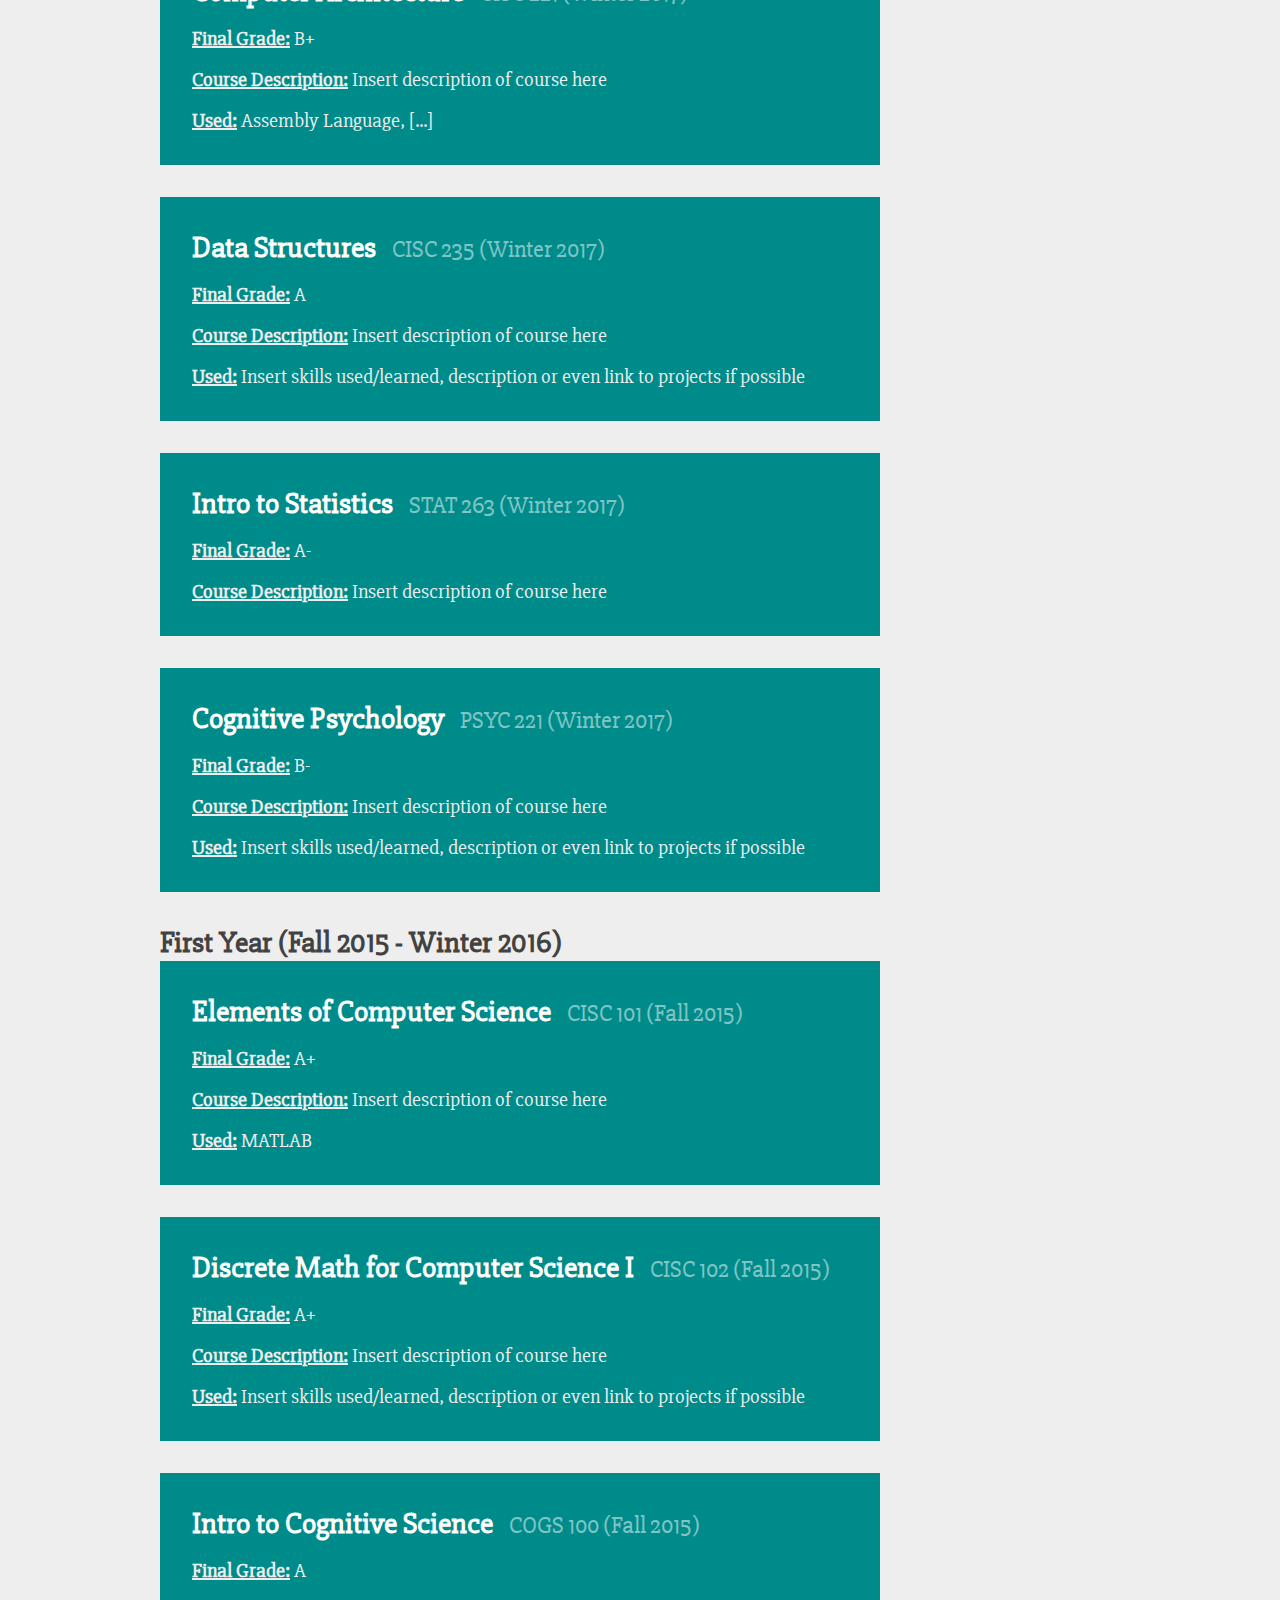
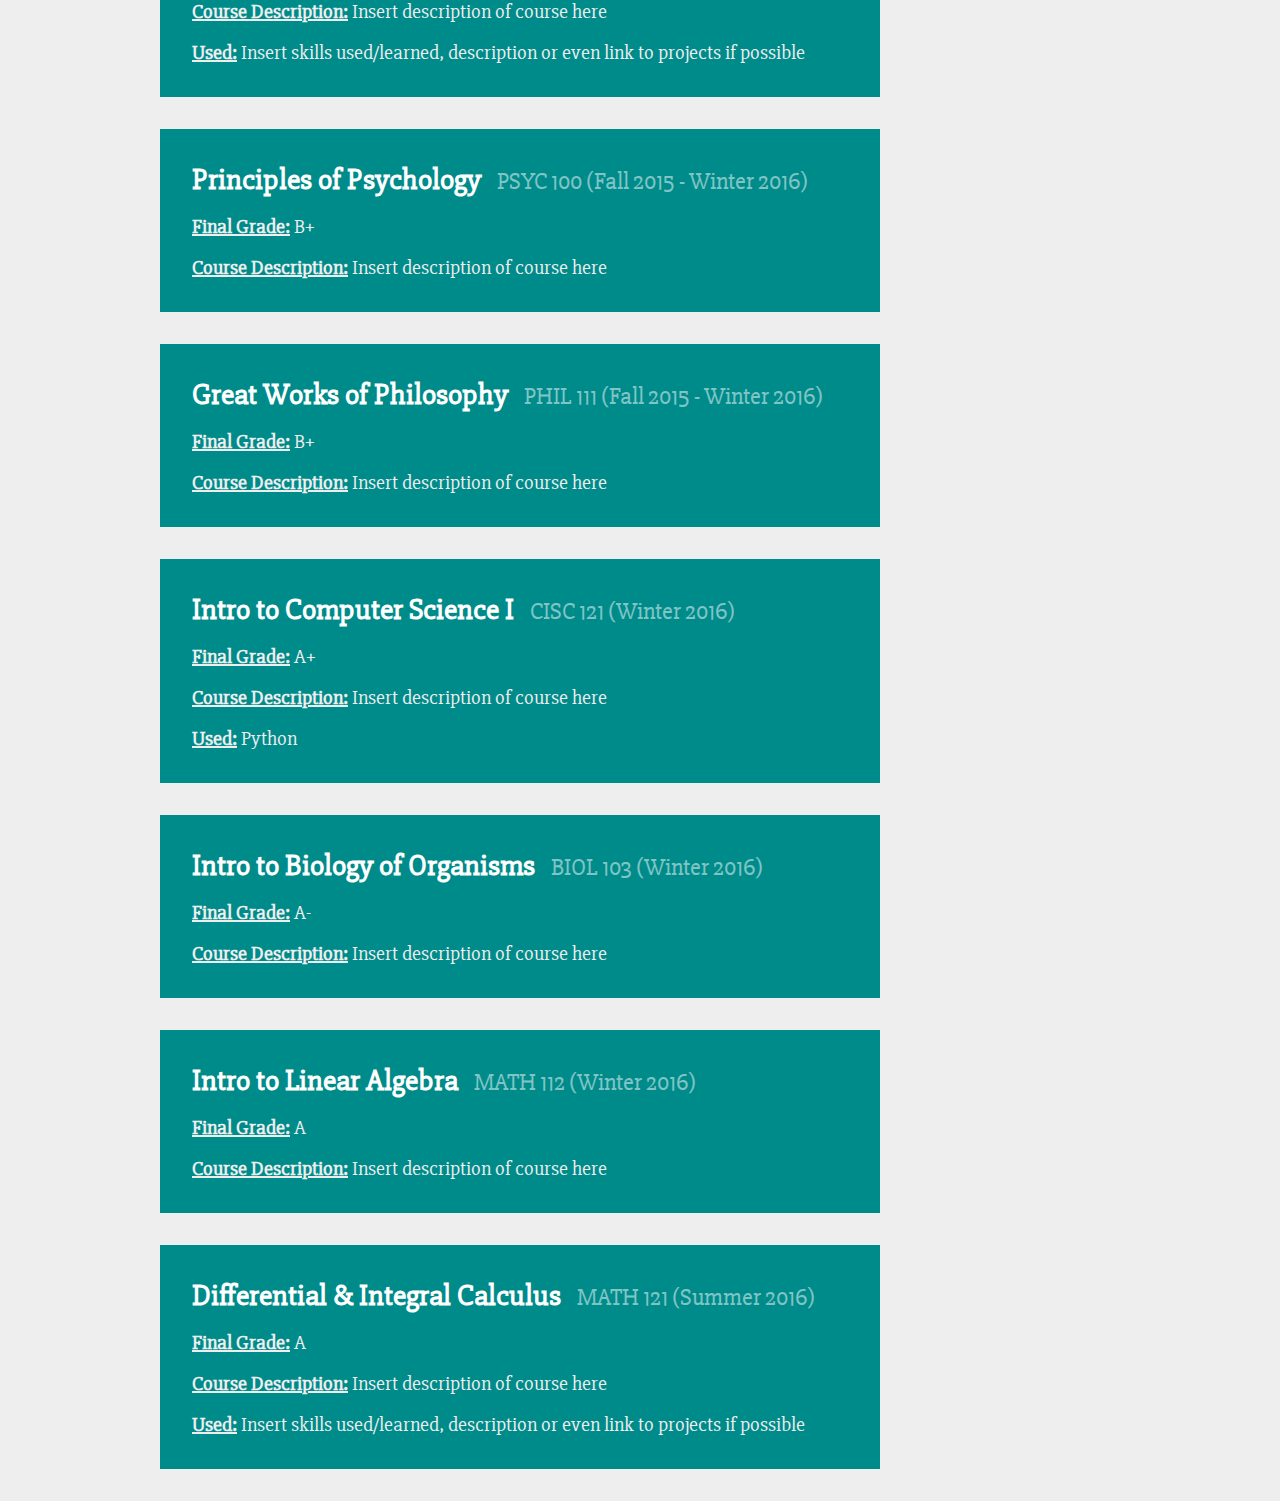
==== commit 3081e80b: "Update courses.html and index.html" ====
--- a/courses.html
+++ b/courses.html
@@ -15,290 +15,291 @@
 
             <h2 class='left'>Fourth Year (Fall 2018 - Winter 2019)</h2>
 
+            <br>
+
             <div class="movie">
             	<h2>Data Analytics<span>CISC 251 (Fall 2018)</span></h2>
-            	<p><span style="font-weight: bold">Final Grade:</span> B+</p>
-            	<p><span style="font-weight: bold">Course Description:</span> Introduction to data analytics; data preparation; assessing performance; prediction methods such as decision trees, random forests, support vector machines, neural networks and rules; ensemble methods such as bagging and boosting; clustering techniques such as expectation-maximization, matrix decompositions, and biclustering; attribute selection</p>
-            	<p><span style="font-weight: bold">Used:</span> Insert skills used/learned, description or even link to projects if possible</p>
+            	<p><span style="font-weight: bold; text-decoration: underline;">Final Grade:</span> B+</p>
+            	<p><span style="font-weight: bold; text-decoration: underline;">Course Description:</span> Introduction to data analytics; data preparation; assessing performance; prediction methods such as decision trees, random forests, support vector machines, neural networks and rules; ensemble methods such as bagging and boosting; clustering techniques such as expectation-maximization, matrix decompositions, and biclustering; attribute selection</p>
+            	<p><span style="font-weight: bold; text-decoration: underline;">Used:</span> KNIME</p>
             </div>
 
             <div class="movie">
             	<h2>Intro to Theoretical Neuroscience<span>NSCI 401 (Fall 2018)</span></h2>
-            	<p>Final Grade: A</p>
-            	<p>Insert description of course here</p>
-            	<p>Insert skills used/learned, description or even link to projects if possible</p>
+            	<p><span style="font-weight: bold; text-decoration: underline;">Final Grade:</span> A</p>
+            	<p><span style="font-weight: bold; text-decoration: underline;">Course Description:</span> This course will provide an introduction to the main modelling approaches and theoretical concepts in Neuroscience. The computational anatomy of the brain and how it implements perception, learning, memory, decision making and motor control, among other topics, will be discussed.</p>
+            	<p><span style="font-weight: bold; text-decoration: underline;">Used:</span> Insert skills used/learned, description or even link to projects if possible</p>
             </div>
 
             <div class="movie">
             	<h2>Statistics & Probability I<span>STAT 268 (Fall 2018)</span></h2>
-            	<p>Final Grade: A-</p>
-            	<p>Insert description of course here</p>
+            	<p><span style="font-weight: bold; text-decoration: underline;">Final Grade:</span> A-</p>
+            	<p><span style="font-weight: bold; text-decoration: underline;">Course Description:</span> Basic ideas of probability theory such as random experiments, probabilities, random variables, expected values, independent events, joint distributions, conditional expectations, moment generating functions. Main results of probability theory including Chebyshev’s inequality, law of large numbers, central limit theorem. Introduction to statistical computing.</p>
             </div>
 
             <div class="movie">
             	<h2>Oceanography<span>GEOL 200 (Fall 2018)</span></h2>
-            	<p>Final Grade: A-</p>
-            	<p>Insert description of course here</p>
+            	<p><span style="font-weight: bold; text-decoration: underline;">Final Grade:</span> A-</p>
+            	<p><span style="font-weight: bold; text-decoration: underline;">Course Description:</span> Introduction to marine science. Topics include: ocean basins and their sediments; seawater chemistry/biochemistry; ocean waves, tides and currents; ocean-atmosphere interaction; polar to tropical organism communities; marine resources; environmental concerns; global change.</p>
             </div>
 
             <div class="movie">
             	<h2>Neural and Genetic Cognitive Models<span>COGS 400 (Winter 2019)</span></h2>
-            	<p>Final Grade: *in progress</p>
-            	<p>Insert description of course here</p>
-            	<p>Insert skills used/learned, description or even link to projects if possible</p>
-            	<p>Language(s) used: [...]</p>
+            	<p><span style="font-weight: bold; text-decoration: underline;">Final Grade:</span> *in progress</p>
+            	<p><span style="font-weight: bold; text-decoration: underline;">Course Description:</span> Humans continuously learn from the time they are born using a continuous feedback process. Various mechanisms are used for collecting information, analyzing it and producing output. If the output is not satisfactory, corrections are made next time to produce a better output. Artificial Neural Networks (ANN) are computational networked structures that are based on the above concept and the structure of brain cells called neurons. ANNs are composed of artificial neurons which work like the brain neurons, each performing a very simple task but when connected as a network, are able to learn gradually as humans enabling machine intelligence. Genetic Algorithms (GA) present another type of machine learning technique that is based on the concepts of evolution where better solutions are derived by using many iterations or generations of trial and errors. The process starts with a random set of solutions which gradually gets refined by creating new solutions from the old ones until no further significant improvements can be achieved. These machine learning techniques are showing promising results for certain problem domains where all the data are not known in advance, and where machines need to continuously learn to adapt to the changing stimuli or situation. The brain-like ANNs have been used to model human cognition, perception, and memory. Recently these techniques are also being applied to train and refine the knowledge of robots which are used in many critical applications such as fire-fighting and medical surgery. You will learn different ANNs and GAs in this course, models of ANNs for human cognition, and how these techniques are used in problem solving such as classification, clustering, optimization and data reduction. You will need to develop software programs (using any programming language such as C, C++, Matlab, Java) that apply some of these algorithms to solve real world problems. By the end of the course, you will know the significant ANNs and GA techniques, have experience in writing software programs that implement some of these algorithms to solve practical problems, and get an idea of the ongoing research in this area in various application domains.</p>
+            	<p><span style="font-weight: bold; text-decoration: underline;">Used:</span> Insert skills used/learned, description or even link to projects if possible</p>
             </div>
 
             <div class="movie">
             	<h2>Advanced Undergraduate Project<span>COGS 499 (Winter 2019)</span></h2>
-            	<p>Final Grade: *in progress</p>
-            	<p>Insert description of course here</p>
-            	<p>Insert skills used/learned, description or even link to projects if possible</p>
-            	<p>Language(s) used: [...]</p>
+            	<p><span style="font-weight: bold; text-decoration: underline;">Final Grade:</span> *in progress</p>
+            	<p><span style="font-weight: bold; text-decoration: underline;">Course Description:</span> Insert description of course here</p>
+            	<p><span style="font-weight: bold; text-decoration: underline;">Used:</span> Insert skills used/learned, description or even link to projects if possible</p>
             </div>
             
             <div class="movie">
             	<h2>Graphics<span>CISC 454 (Winter 2019)</span></h2>
-            	<p>Final Grade: *in progress</p>
-            	<p>Insert description of course here</p>
-            	<p>Insert skills used/learned, description or even link to projects if possible</p>
+            	<p><span style="font-weight: bold; text-decoration: underline;">Final Grade:</span> *in progress</p>
+            	<p><span style="font-weight: bold; text-decoration: underline;">Course Description:</span> Insert description of course here</p>
+            	<p><span style="font-weight: bold; text-decoration: underline;">Used:</span> C++, OpenGL, Linux, ...</p>
             	<p>My asteroids game can be found on my GitHub <a href="https://github.com/karenbatch19/CISC454_Asteroids">here</a></p>
-            	<p>Language(s) used: C++, OpenGL, [...]</p>
             </div>
 
             <div class="movie">
             	<h2>Social, Ethical, and Legal Issues in Computing<span>CISC 497 (Winter 2019)</span></h2>
-            	<p>Final Grade: *in progress</p>
-            	<p>Insert description of course here</p>
-            	<p>Insert skills used/learned, description or even link to projects if possible</p>
+            	<p><span style="font-weight: bold; text-decoration: underline;">Final Grade:</span> *in progress</p>
+            	<p><span style="font-weight: bold; text-decoration: underline;">Course Description:</span> Insert description of course here</p>
+            	<p><span style="font-weight: bold; text-decoration: underline;">Used:</span> Insert skills used/learned, description or even link to projects if possible</p>
             </div>
 
             <div class="movie">
             	<h2>Advanced Topics in Artificial Intelligence<span>CISC 453 (Winter 2019)</span></h2>
-            	<p>Final Grade: *in progress</p>
-            	<p>Insert description of course here</p>
-            </div>
+            	<p><span style="font-weight: bold; text-decoration: underline;">Final Grade:</span> *in progress</p>
+            	<p><span style="font-weight: bold; text-decoration: underline;">Course Description:</span> Insert description of course here</p>
+            </div>
+
+            <br>
 
             <h2 class='left'>Third Year (Fall 2017 - Winter 2018)</h2>
 
+            <br>
+
             <div class="movie">
             	<h2>Algorithms I<span>CISC 365 (Fall 2017)</span></h2>
-            	<p>Final Grade: A-</p>
-            	<p>Insert description of course here</p>
-            	<p>Insert skills used/learned, description or even link to projects if possible</p>
-            	<p>Langauge(s) used: [...]</p>
+            	<p><span style="font-weight: bold; text-decoration: underline;">Final Grade:</span> A-</p>
+            	<p><span style="font-weight: bold; text-decoration: underline;">Course Description:</span> Insert description of course here</p>
+            	<p><span style="font-weight: bold; text-decoration: underline;">Used:</span> Insert skills used/learned, description or even link to projects if possible</p>
             </div>
 
             <div class="movie">
             	<h2>Artificial Intelligence<span>COMP 456 (Fall 2017)</span></h2>
-            	<p>Final Grade: A+</p>
-            	<p>Insert description of course here</p>
-            	<p>Insert skills used/learned, description or even link to projects if possible</p>
-            	<p>Language(s) used: Prolog, [...]</p>
+            	<p><span style="font-weight: bold; text-decoration: underline;">Final Grade:</span> A+</p>
+            	<p><span style="font-weight: bold; text-decoration: underline;">Course Description:</span> Insert description of course here</p>
+            	<p><span style="font-weight: bold; text-decoration: underline;">Used:</span> Prolog, [...]</p>
             </div>
 
             <div class="movie">
             	<h2>System-Level Programming<span>CISC 220 (Fall 2017)</span></h2>
-            	<p>Final Grade: A+</p>
-            	<p>Insert description of course here</p>
-            	<p>Insert skills used/learned, description or even link to projects if possible</p>
-            	<p>Language(s) used: C, Linux, bash, [...]</p>
+            	<p><span style="font-weight: bold; text-decoration: underline;">Final Grade:</span> A+</p>
+            	<p><span style="font-weight: bold; text-decoration: underline;">Course Description:</span> Insert description of course here</p>
+            	<p><span style="font-weight: bold; text-decoration: underline;">Used:</span> C, Linux, bash, [...]</p>
             </div>
 
             <div class="movie">
             	<h2>Brain & Behaviour I<span>PSYC 271 (Fall 2017)</span></h2>
-            	<p>Final Grade: A</p>
-            	<p>Insert description of course here</p>
-            	<p>Insert skills used/learned, description or even link to projects if possible</p>
+            	<p><span style="font-weight: bold; text-decoration: underline;">Final Grade:</span> A</p>
+            	<p><span style="font-weight: bold; text-decoration: underline;">Course Description:</span> Insert description of course here</p>
+            	<p><span style="font-weight: bold; text-decoration: underline;">Used:</span> Insert skills used/learned, description or even link to projects if possible</p>
             </div>
 
             <div class="movie">
             	<h2>Vector Calculus<span>MATH 221 (Fall 2017)</span></h2>
-            	<p>Final Grade: A+</p>
-            	<p>Insert description of course here</p>
+            	<p><span style="font-weight: bold; text-decoration: underline;">Final Grade:</span> A+</p>
+            	<p><span style="font-weight: bold; text-decoration: underline;">Course Description:</span> Insert description of course here</p>
             </div>
 
             <div class="movie">
             	<h2>Brain & Behaviour II<span>PSYC 370 (Winter 2018)</span></h2>
-            	<p>Final Grade: B+</p>
-            	<p>Insert description of course here</p>
-            	<p>Insert skills used/learned, description or even link to projects if possible</p>
+            	<p><span style="font-weight: bold; text-decoration: underline;">Final Grade:</span> B+</p>
+            	<p><span style="font-weight: bold; text-decoration: underline;">Course Description:</span> Insert description of course here</p>
+            	<p><span style="font-weight: bold; text-decoration: underline;">Used:</span> Insert skills used/learned, description or even link to projects if possible</p>
             </div>
 
             <div class="movie">
             	<h2>Database Management Systems<span>CISC 332 (Winter 2018)</span></h2>
-            	<p>Final Grade: A+</p>
-            	<p>Insert description of course here</p>
-            	<p>Insert skills used/learned, description or even link to projects if possible</p>
-            	<p>Language(s) used: MySQL, PHP, CSS, [...]</p>
+            	<p><span style="font-weight: bold; text-decoration: underline;">Final Grade:</span> A+</p>
+            	<p><span style="font-weight: bold; text-decoration: underline;">Course Description:</span> Insert description of course here</p>
+            	<p><span style="font-weight: bold; text-decoration: underline;">Used:</span> MySQL, PHP, CSS, [...]</p>
             </div>
 
             <div class="movie">
             	<h2>Programming Paradigms<span>CISC 260 (Winter 2018)</span></h2>
-            	<p>Final Grade: A+</p>
-            	<p>Insert description of course here</p>
-            	<p>Insert skills used/learned, description or even link to projects if possible</p>
-            	<p>Language(s) used: Haskell, Prolog</p>
+            	<p><span style="font-weight: bold; text-decoration: underline;">Final Grade:</span> A+</p>
+            	<p><span style="font-weight: bold; text-decoration: underline;">Course Description:</span> Insert description of course here</p>
+            	<p><span style="font-weight: bold; text-decoration: underline;">Used:</span> Haskell, Prolog</p>
             </div>
 
             <div class="movie">
             	<h2>Software Specifications<span>CISC 223 (Winter 2018)</span></h2>
-            	<p>Final Grade: A</p>
-            	<p>Insert description of course here</p>
-            	<p>Insert skills used/learned, description or even link to projects if possible</p>
+            	<p><span style="font-weight: bold; text-decoration: underline;">Final Grade:</span> A</p>
+            	<p><span style="font-weight: bold; text-decoration: underline;">Course Description:</span> Insert description of course here</p>
+            	<p><span style="font-weight: bold; text-decoration: underline;">Used:</span> Insert skills used/learned, description or even link to projects if possible</p>
             </div>
 
             <div class="movie">
             	<h2>Minds and Machines<span>PHIL 270 (Winter 2018)</span></h2>
-            	<p>Final Grade: A</p>
-            	<p>Insert description of course here</p>
-            </div>
+            	<p><span style="font-weight: bold; text-decoration: underline;">Final Grade:</span> A</p>
+            	<p><span style="font-weight: bold; text-decoration: underline;">Course Description:</span> Insert description of course here</p>
+            </div>
+
+            <br>
 
             <h2 class='left'>Second Year (Fall 2016 - Winter 2017)</h2>
 
+            <br>
+
             <div class="movie">
             	<h2>Developmental Psychology<span>PSYC 251 (Fall 2016)</span></h2>
-            	<p>Final Grade: A-</p>
-            	<p>Insert description of course here</p>
-            	<p>Insert skills used/learned, description or even link to projects if possible</p>
+            	<p><span style="font-weight: bold; text-decoration: underline;">Final Grade:</span> A-</p>
+            	<p><span style="font-weight: bold; text-decoration: underline;">Course Description:</span> Insert description of course here</p>
+            	<p><span style="font-weight: bold; text-decoration: underline;">Used:</span> Insert skills used/learned, description or even link to projects if possible</p>
             </div>
 
 			<div class="movie">
             	<h2>Discrete Math for Computer Science II<span>CISC 203 (Fall 2016)</span></h2>
-            	<p>Final Grade: A-</p>
-            	<p>Insert description of course here</p>
-            	<p>Insert skills used/learned, description or even link to projects if possible</p>
-            	<p>Language(s) used: [...]</p>
+            	<p><span style="font-weight: bold; text-decoration: underline;">Final Grade:</span> A-</p>
+            	<p><span style="font-weight: bold; text-decoration: underline;">Course Description:</span> Insert description of course here</p>
+            	<p><span style="font-weight: bold; text-decoration: underline;">Used:</span> Insert skills used/learned, description or even link to projects if possible</p>
             </div>
 
             <div class="movie">
             	<h2>Intro to Computer Science II<span>CISC 124 (Fall 2016)</span></h2>
-            	<p>Final Grade: B-</p>
-            	<p>Insert description of course here</p>
-            	<p>Insert skills used/learned, description or even link to projects if possible</p>
-            	<p>Language(s) used: Java</p>
+            	<p><span style="font-weight: bold; text-decoration: underline;">Final Grade:</span> B-</p>
+            	<p><span style="font-weight: bold; text-decoration: underline;">Course Description:</span> Insert description of course here</p>
+            	<p><span style="font-weight: bold; text-decoration: underline;">Used:</span> Java</p>
             </div>
 
             <div class="movie">
             	<h2>Logic for Computer Science<span>CISC 204 (Fall 2016)</span></h2>
-            	<p>Final Grade: A+</p>
-            	<p>Insert description of course here</p>
-            	<p>Insert skills used/learned, description or even link to projects if possible</p>
-            	<p>Language(s) used: [...]</p>
+            	<p><span style="font-weight: bold; text-decoration: underline;">Final Grade:</span> A+</p>
+            	<p><span style="font-weight: bold; text-decoration: underline;">Course Description:</span> Insert description of course here</p>
+            	<p><span style="font-weight: bold; text-decoration: underline;">Used:</span> Insert skills used/learned, description or even link to projects if possible</p>
             </div>
 
             <div class="movie">
             	<h2>Epistemology & Metaphysics<span>PHIL 250 (Fall 2016 - Winter 2017)</span></h2>
-            	<p>Final Grade: A-</p>
-            	<p>Insert description of course here</p>
+            	<p><span style="font-weight: bold; text-decoration: underline;">Final Grade:</span> A-</p>
+            	<p><span style="font-weight: bold; text-decoration: underline;">Course Description:</span> Insert description of course here</p>
             </div>
 
             <div class="movie">
             	<h2>Cognition and Computation<span>COGS 201 (Winter 2017)</span></h2>
-            	<p>Final Grade: B+</p>
-            	<p>Insert description of course here</p>
-            	<p>Insert skills used/learned, description or even link to projects if possible</p>
+            	<p><span style="font-weight: bold; text-decoration: underline;">Final Grade:</span> B+</p>
+            	<p><span style="font-weight: bold; text-decoration: underline;">Course Description:</span> Insert description of course here</p>
+            	<p><span style="font-weight: bold; text-decoration: underline;">Used:</span> Insert skills used/learned, description or even link to projects if possible</p>
             </div>
 
             <div class="movie">
             	<h2>Computer Architecture<span>CISC 221 (Winter 2017)</span></h2>
-            	<p>Final Grade: B+</p>
-            	<p>Insert description of course here</p>
-            	<p>Insert skills used/learned, description or even link to projects if possible</p>
-            	<p>Language(s) used: Assembly Language, [...]</p>
+            	<p><span style="font-weight: bold; text-decoration: underline;">Final Grade:</span> B+</p>
+            	<p><span style="font-weight: bold; text-decoration: underline;">Course Description:</span> Insert description of course here</p>
+            	<p><span style="font-weight: bold; text-decoration: underline;">Used:</span> Assembly Language, [...]</p>
             </div>
 
             <div class="movie">
             	<h2>Data Structures<span>CISC 235 (Winter 2017)</span></h2>
-            	<p>Final Grade: A</p>
-            	<p>Insert description of course here</p>
-            	<p>Insert skills used/learned, description or even link to projects if possible</p>
+            	<p><span style="font-weight: bold; text-decoration: underline;">Final Grade:</span> A</p>
+            	<p><span style="font-weight: bold; text-decoration: underline;">Course Description:</span> Insert description of course here</p>
+            	<p><span style="font-weight: bold; text-decoration: underline;">Used:</span> Insert skills used/learned, description or even link to projects if possible</p>
             </div>
 
             <div class="movie">
             	<h2>Intro to Statistics<span>STAT 263 (Winter 2017)</span></h2>
-            	<p>Final Grade: A-</p>
-            	<p>Insert description of course here</p>
+            	<p><span style="font-weight: bold; text-decoration: underline;">Final Grade:</span> A-</p>
+            	<p><span style="font-weight: bold; text-decoration: underline;">Course Description:</span> Insert description of course here</p>
             </div>
 
             <div class="movie">
             	<h2>Cognitive Psychology<span>PSYC 221 (Winter 2017)</span></h2>
-            	<p>Final Grade: B-</p>
-            	<p>Insert description of course here</p>
-            	<p>Insert skills used/learned, description or even link to projects if possible</p>
+            	<p><span style="font-weight: bold; text-decoration: underline;">Final Grade:</span> B-</p>
+            	<p><span style="font-weight: bold; text-decoration: underline;">Course Description:</span> Insert description of course here</p>
+            	<p><span style="font-weight: bold; text-decoration: underline;">Used:</span> Insert skills used/learned, description or even link to projects if possible</p>
             </div>
 
             <h2 class='left'>First Year (Fall 2015 - Winter 2016)</h2>
 
             <div class="movie">
             	<h2>Elements of Computer Science<span>CISC 101 (Fall 2015)</span></h2>
-            	<p>Final Grade: A+</p>
-            	<p>Insert description of course here</p>
-            	<p>Insert skills used/learned, description or even link to projects if possible</p>
-            	<p>Language(s) used: MATLAB</p>
+            	<p><span style="font-weight: bold; text-decoration: underline;">Final Grade:</span> A+</p>
+            	<p><span style="font-weight: bold; text-decoration: underline;">Course Description:</span> Insert description of course here</p>
+            	<p><span style="font-weight: bold; text-decoration: underline;">Used:</span> MATLAB</p>
             </div>
 
             <div class="movie">
             	<h2>Discrete Math for Computer Science I<span>CISC 102 (Fall 2015)</span></h2>
-            	<p>Final Grade: A+</p>
-            	<p>Insert description of course here</p>
-            	<p>Insert skills used/learned, description or even link to projects if possible</p>
-            	<p>Language(s) used: [...]</p>
+            	<p><span style="font-weight: bold; text-decoration: underline;">Final Grade:</span> A+</p>
+            	<p><span style="font-weight: bold; text-decoration: underline;">Course Description:</span> Insert description of course here</p>
+            	<p><span style="font-weight: bold; text-decoration: underline;">Used:</span> Insert skills used/learned, description or even link to projects if possible</p>
             </div>
 
             <div class="movie">
             	<h2>Intro to Cognitive Science<span>COGS 100 (Fall 2015)</span></h2>
-            	<p>Final Grade: A</p>
-            	<p>Insert description of course here</p>
-            	<p>Insert skills used/learned, description or even link to projects if possible</p>
-            	<p>Language(s) used: [...]</p>
+            	<p><span style="font-weight: bold; text-decoration: underline;">Final Grade:</span> A</p>
+            	<p><span style="font-weight: bold; text-decoration: underline;">Course Description:</span> Insert description of course here</p>
+            	<p><span style="font-weight: bold; text-decoration: underline;">Used:</span> Insert skills used/learned, description or even link to projects if possible</p>
             </div>
 
             <div class="movie">
             	<h2>Principles of Psychology<span>PSYC 100 (Fall 2015 - Winter 2016)</span></h2>
-            	<p>Final Grade: B+</p>
-            	<p>Insert description of course here</p>
+            	<p><span style="font-weight: bold; text-decoration: underline;">Final Grade:</span> B+</p>
+            	<p><span style="font-weight: bold; text-decoration: underline;">Course Description:</span> Insert description of course here</p>
             </div>
 
             <div class="movie">
             	<h2>Great Works of Philosophy<span>PHIL 111 (Fall 2015 - Winter 2016)</span></h2>
-            	<p>Final Grade: B+</p>
-            	<p>Insert description of course here</p>
+            	<p><span style="font-weight: bold; text-decoration: underline;">Final Grade:</span> B+</p>
+            	<p><span style="font-weight: bold; text-decoration: underline;">Course Description:</span> Insert description of course here</p>
             </div>
 
             <div class="movie">
             	<h2>Intro to Computer Science I<span>CISC 121 (Winter 2016)</span></h2>
-            	<p>Final Grade: A+</p>
-            	<p>Insert description of course here</p>
-            	<p>Insert skills used/learned, description or even link to projects if possible</p>
-            	<p>Language(s) used: Python</p>
+            	<p><span style="font-weight: bold; text-decoration: underline;">Final Grade:</span> A+</p>
+            	<p><span style="font-weight: bold; text-decoration: underline;">Course Description:</span> Insert description of course here</p>
+            	<p><span style="font-weight: bold; text-decoration: underline;">Used:</span> Python</p>
             </div>
 
             <div class="movie">
             	<h2>Intro to Biology of Organisms<span>BIOL 103 (Winter 2016)</span></h2>
-            	<p>Final Grade: A-</p>
-            	<p>Insert description of course here</p>
+            	<p><span style="font-weight: bold; text-decoration: underline;">Final Grade:</span> A-</p>
+            	<p><span style="font-weight: bold; text-decoration: underline;">Course Description:</span> Insert description of course here</p>
             </div>
 
             <div class="movie">
             	<h2>Intro to Linear Algebra<span>MATH 112 (Winter 2016)</span></h2>
-            	<p>Final Grade: A</p>
-            	<p>Insert description of course here</p>
+            	<p><span style="font-weight: bold; text-decoration: underline;">Final Grade:</span> A</p>
+            	<p><span style="font-weight: bold; text-decoration: underline;">Course Description:</span> Insert description of course here</p>
             </div>
 
             <div class="movie">
             	<h2>Differential & Integral Calculus<span>MATH 121 (Summer 2016)</span></h2>
-            	<p>Final Grade: A</p>
-            	<p>Insert description of course here</p>
-            	<p>Insert skills used/learned, description or even link to projects if possible</p>
+            	<p><span style="font-weight: bold; text-decoration: underline;">Final Grade:</span> A</p>
+            	<p><span style="font-weight: bold; text-decoration: underline;">Course Description:</span> Insert description of course here</p>
+            	<p><span style="font-weight: bold; text-decoration: underline;">Used:</span> Insert skills used/learned, description or even link to projects if possible</p>
             </div>
         </div>
         <div class="sidebar">
             <a href="index.html" class="btn btn--secondary"><span>Back to Home</span></a>
+        	<a href="https://github.com/karenbatch19" class="btn btn--small">My GitHub</a>
+        	<br>
+        	<a href="https://karenbatch19.github.io/karenbatch_resume.pdf" class="btn btn--small">My Resume</a>
+        	<br>
+        	<a href="http://linkedin.com/in/karen-batch-013348111" class="btn btn--small">My LinkedIn</a>
+        	<br>
             <div class="sidebar__group">
-                <h3>BCmpH</h3>
+                <h3>Education</h3>
+                <a href="degree.html">Degree Info</a>
                 <a href="">Courses taken</a>
-                <a href="">Projects</a>
+                <a href="projects.html">Projects</a>
             </div>
             <hr>
             <div class="sidebar__group">
--- a/main.css
+++ b/main.css
@@ -62,6 +62,11 @@
     color: #424242;
     /* color: lightseagreen; */
     opacity: .5;
+}
+
+h2.left {
+    text-align: left;
+    opacity: 1;
 }
 
 h3.left {
@@ -114,7 +119,17 @@
 .btn--secondary:hover {
     background-color: #555555;
 
-}.btn--small {
+}
+
+.btn--medium {
+    font-size: 2.5rem;
+    padding: .5rem 1rem;
+    margin: 1rem .5rem;
+    /*font-weight: bold;*/
+    border-radius: 1rem;
+}
+
+.btn--small {
     font-size: 1.5rem;
     padding: .5rem 1rem;
     margin: 0 .5rem;
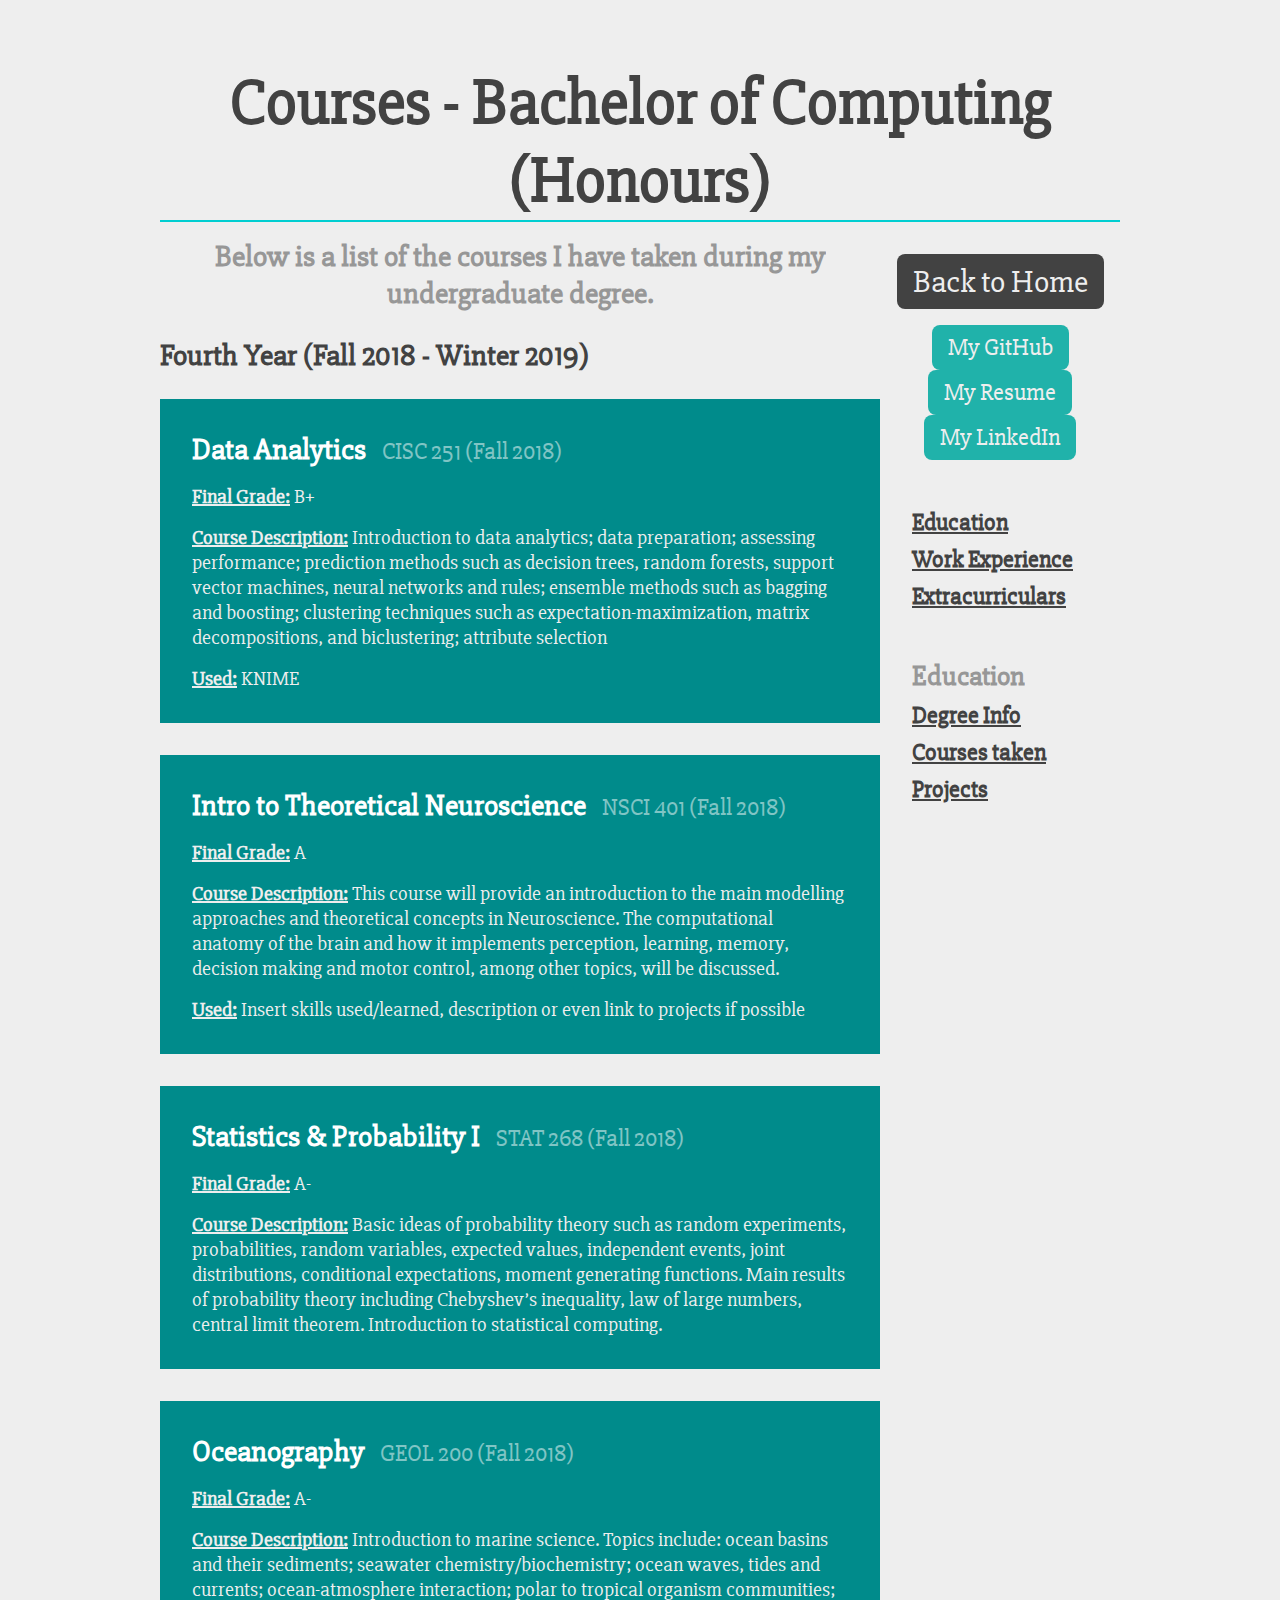
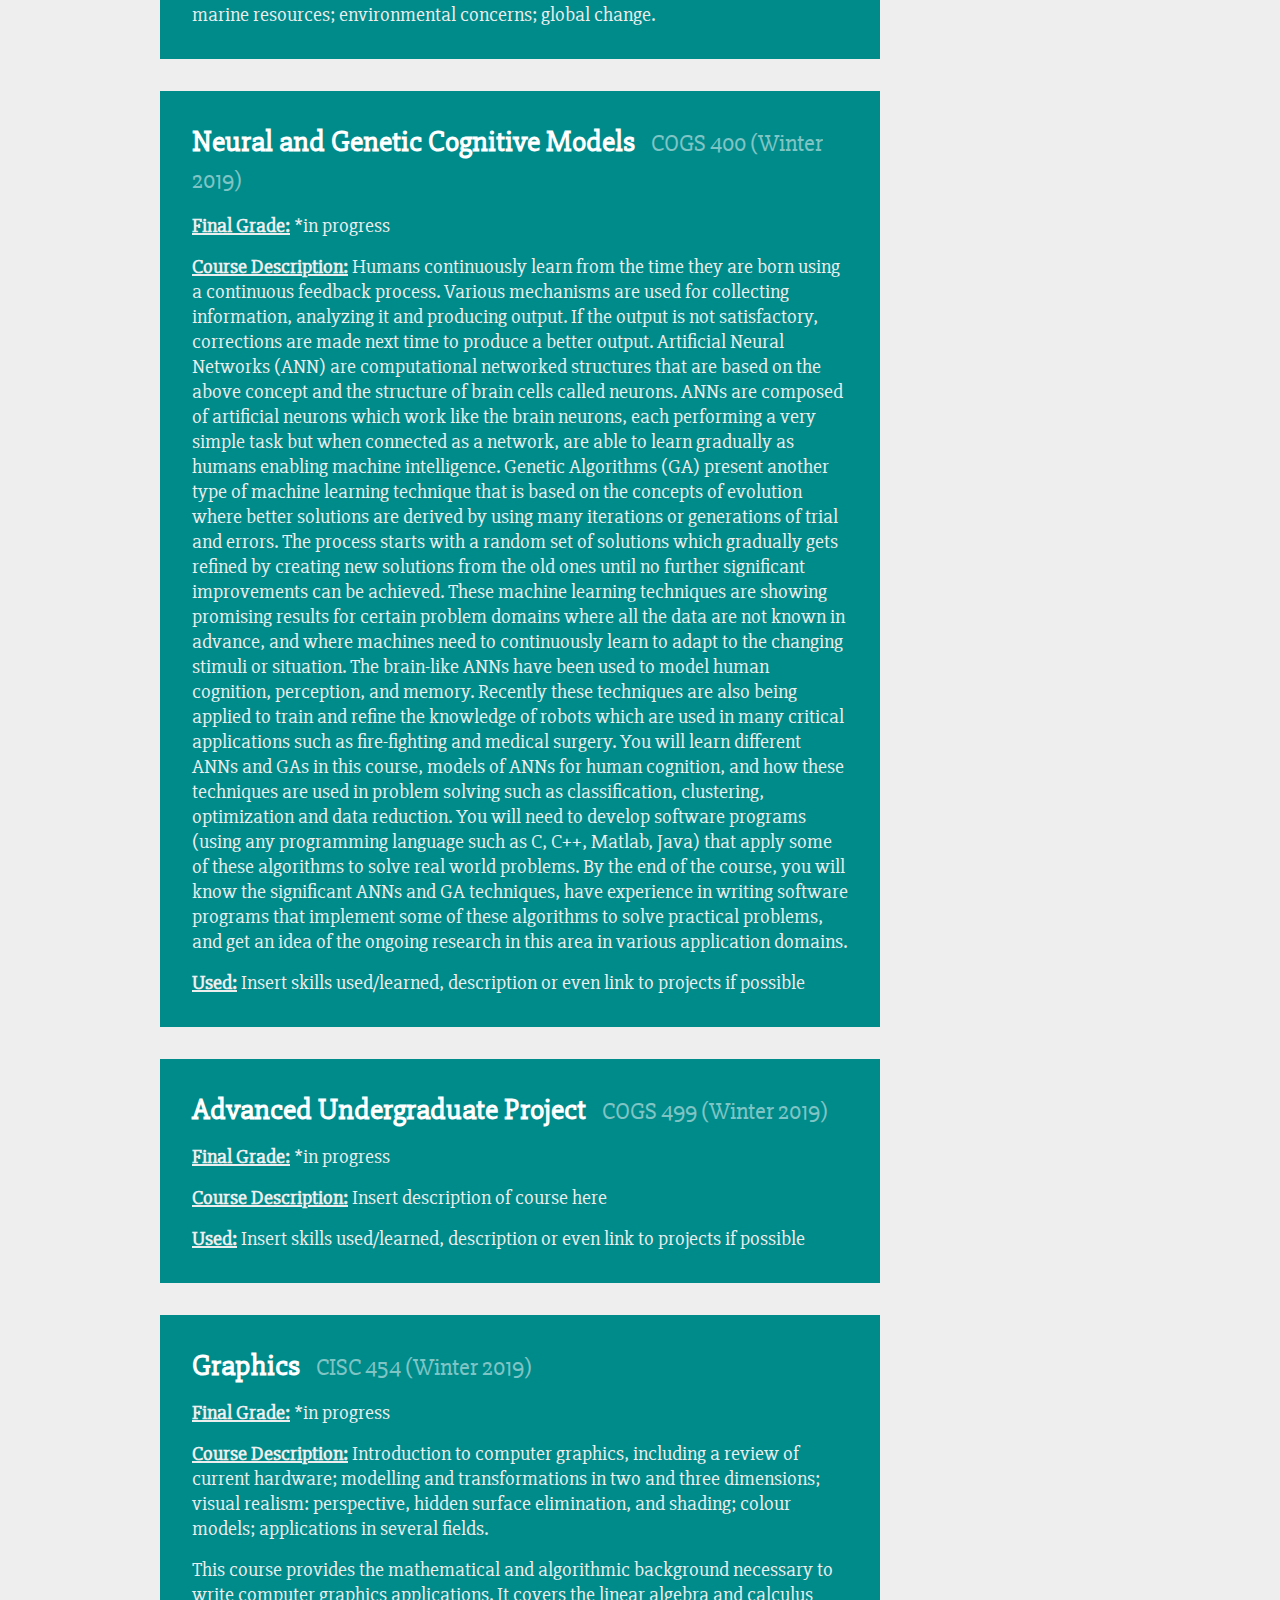
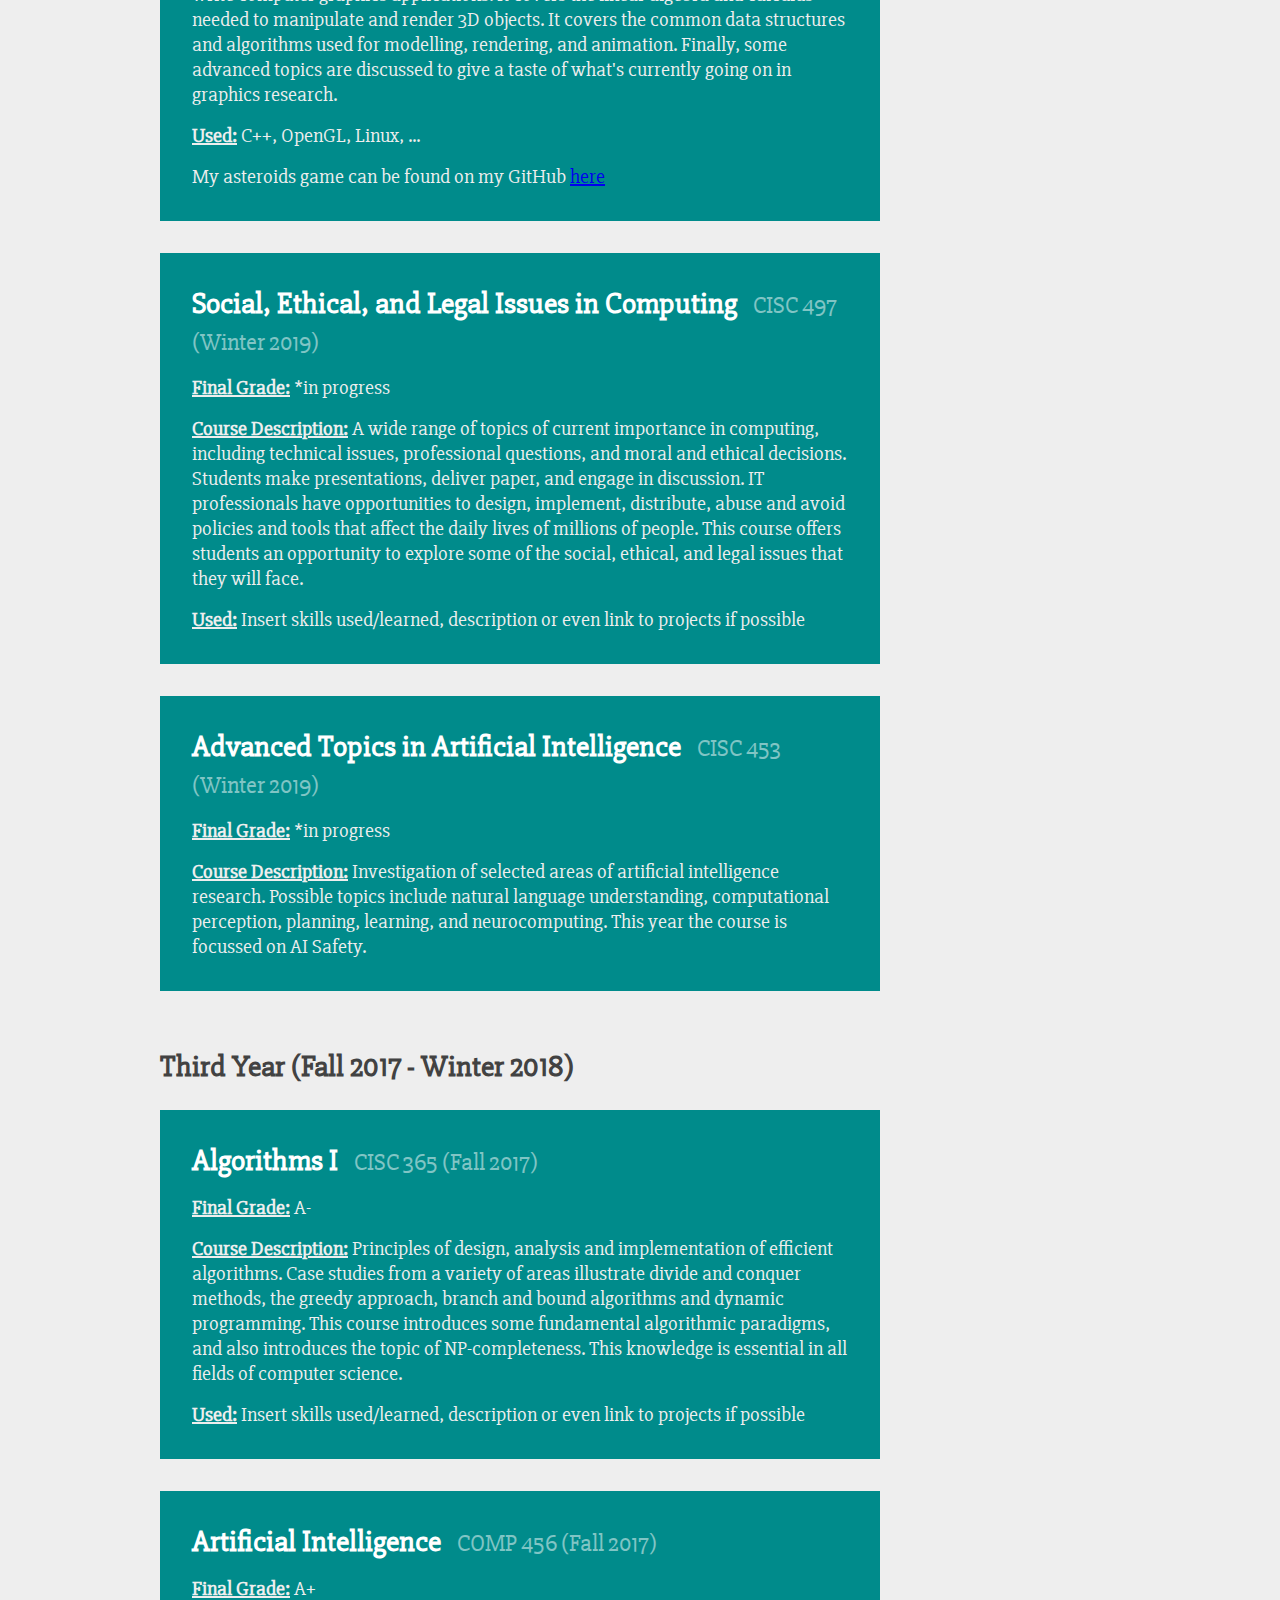
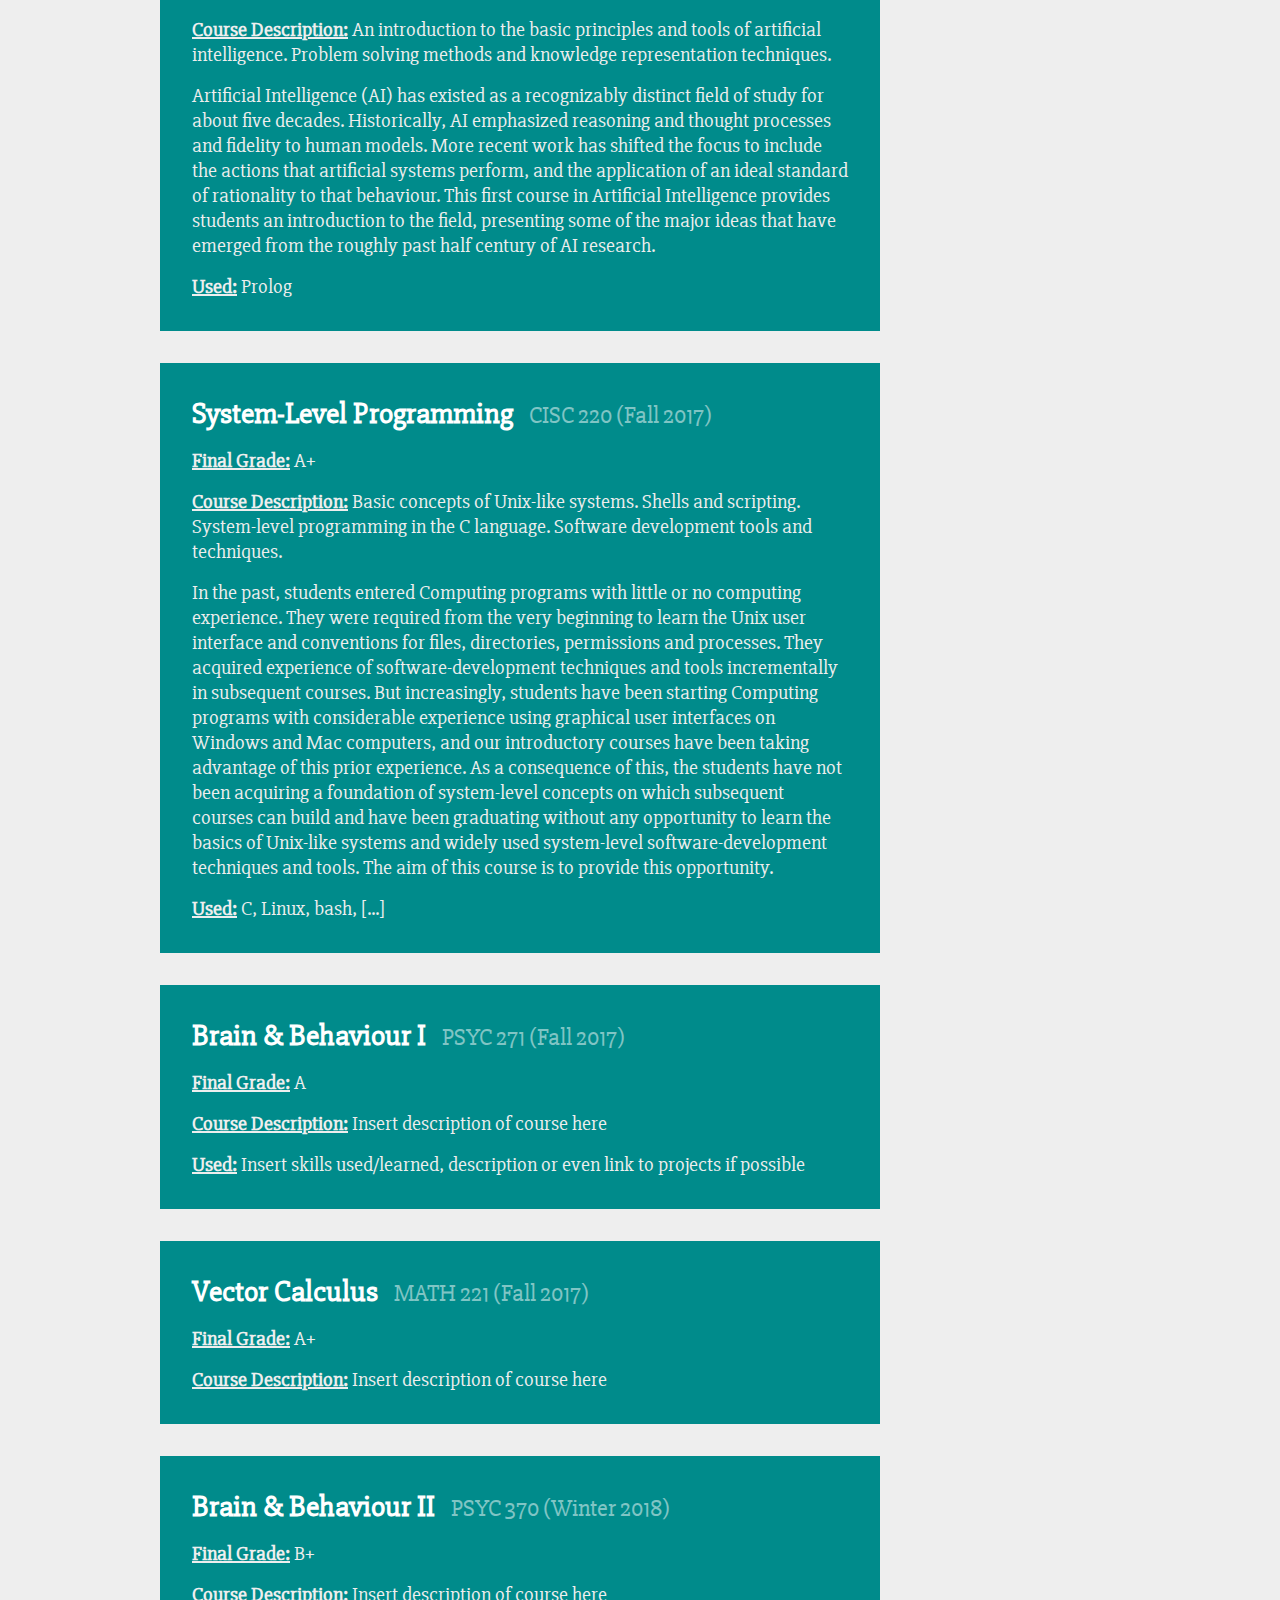
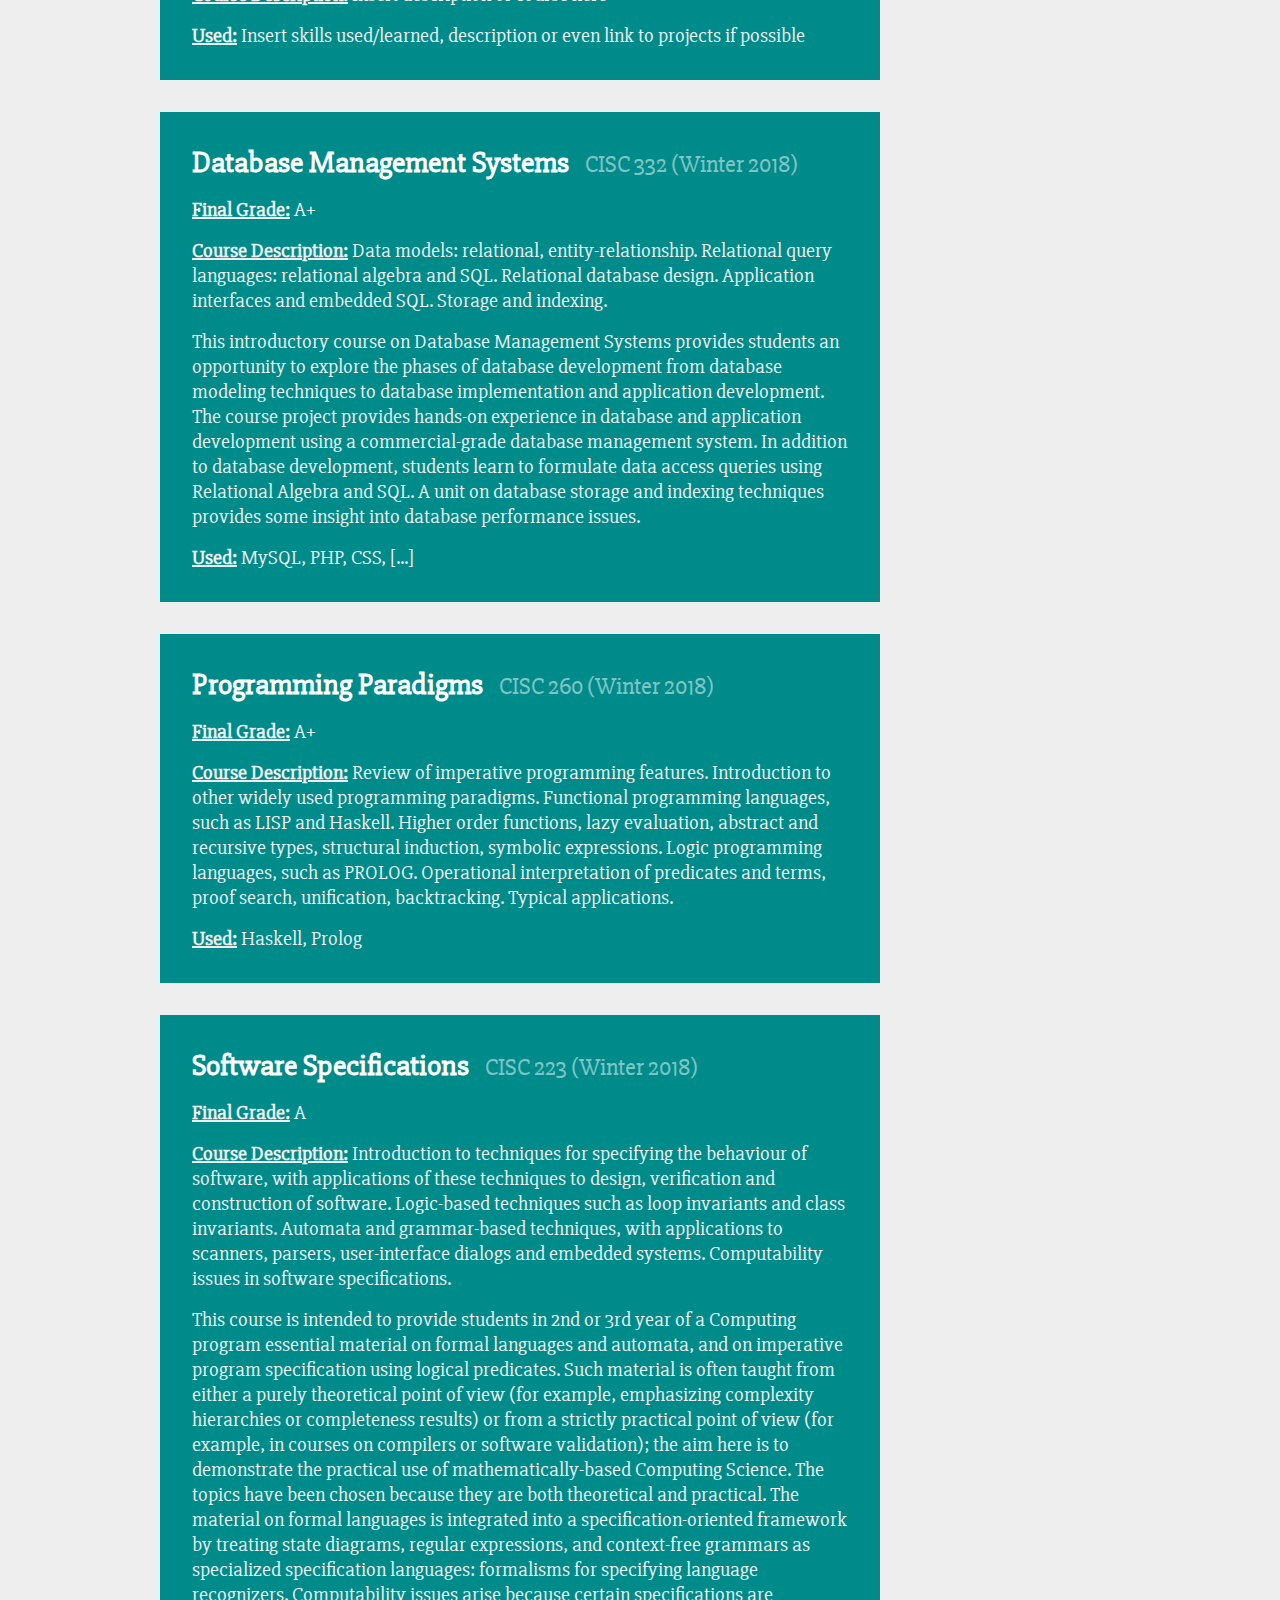
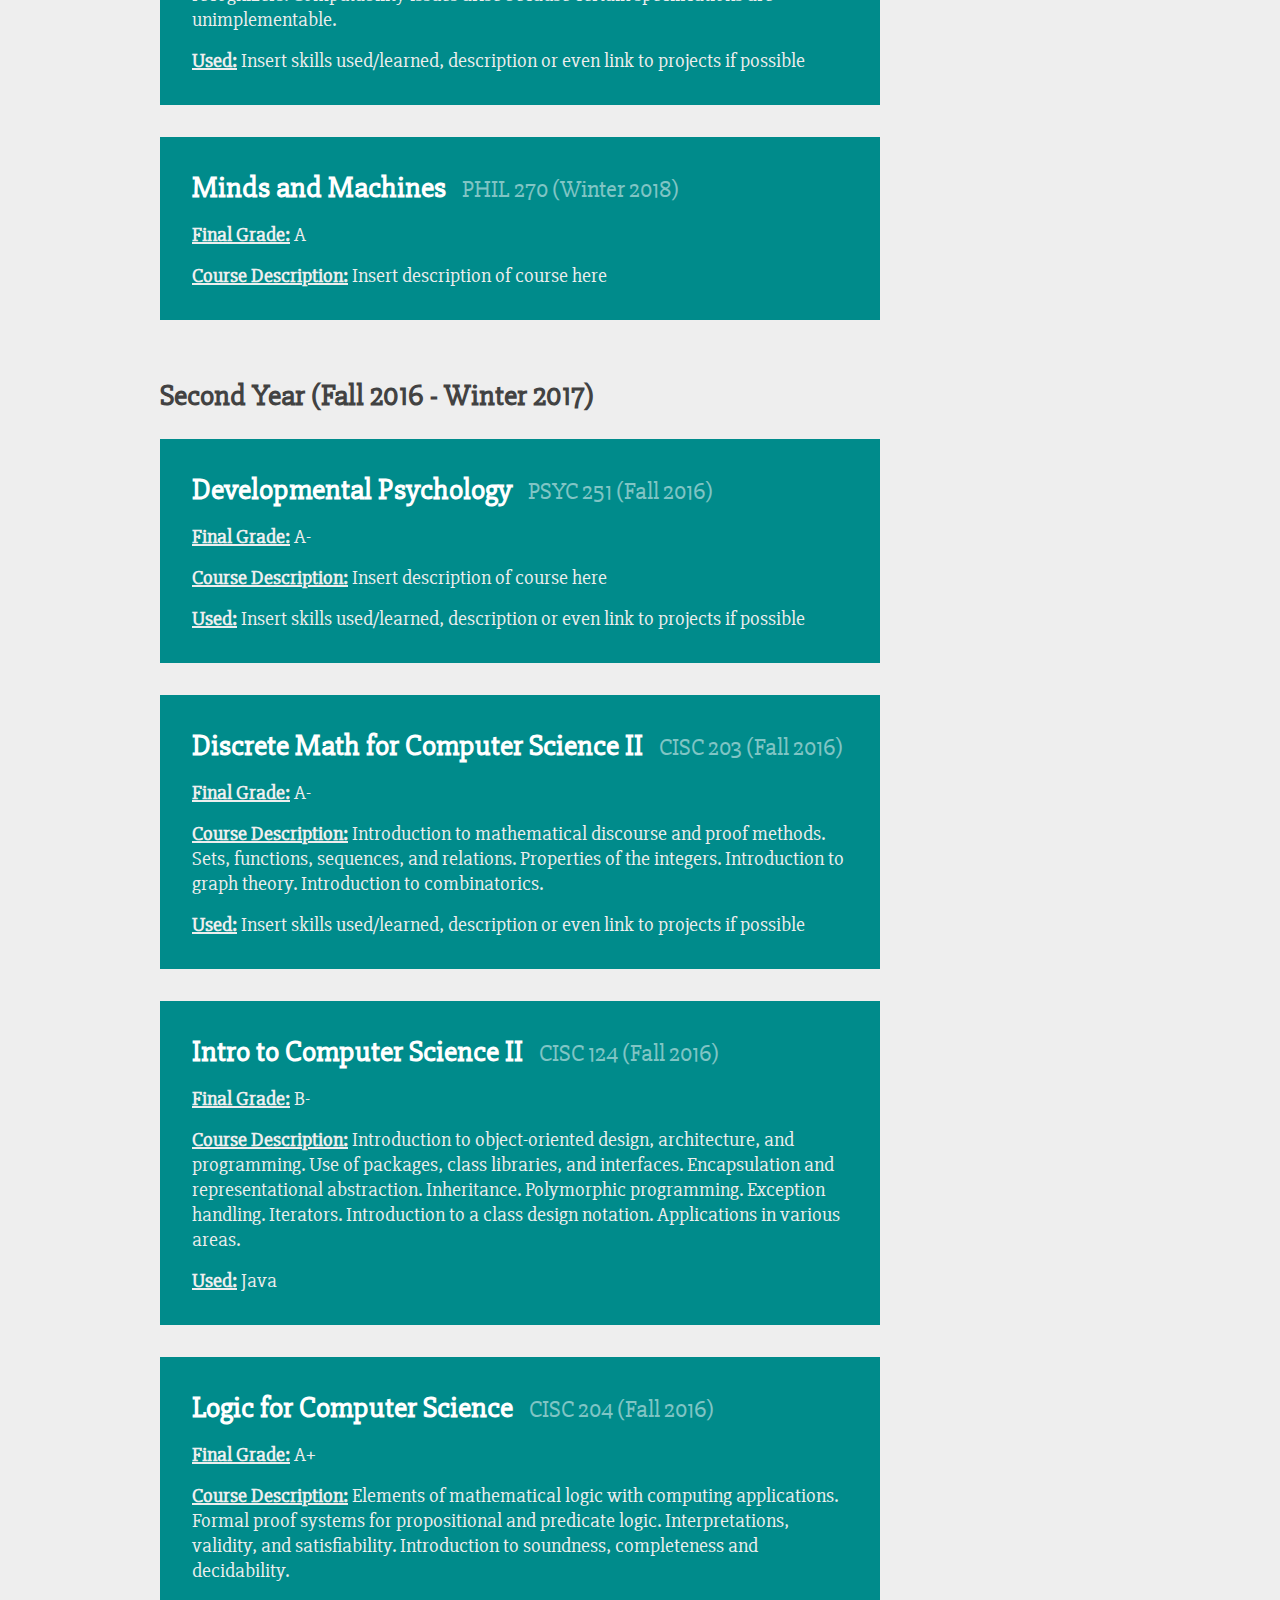
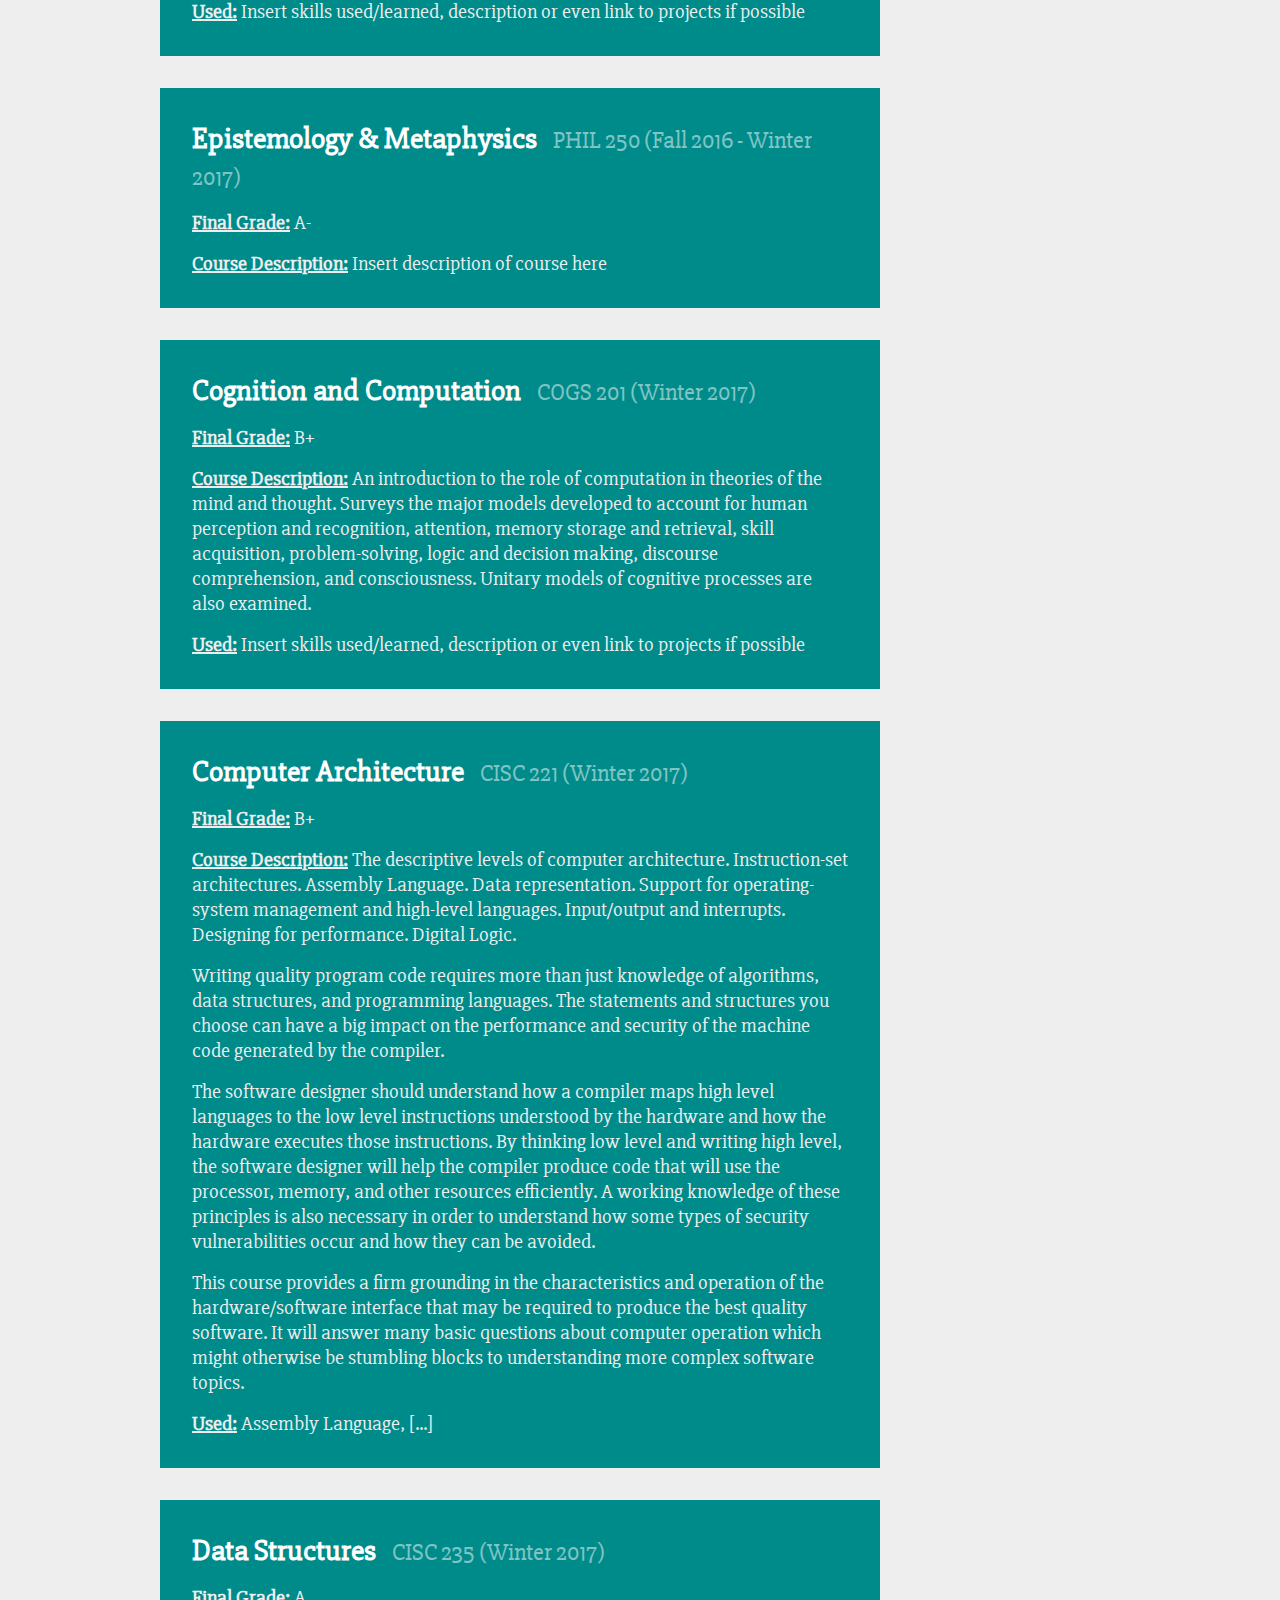
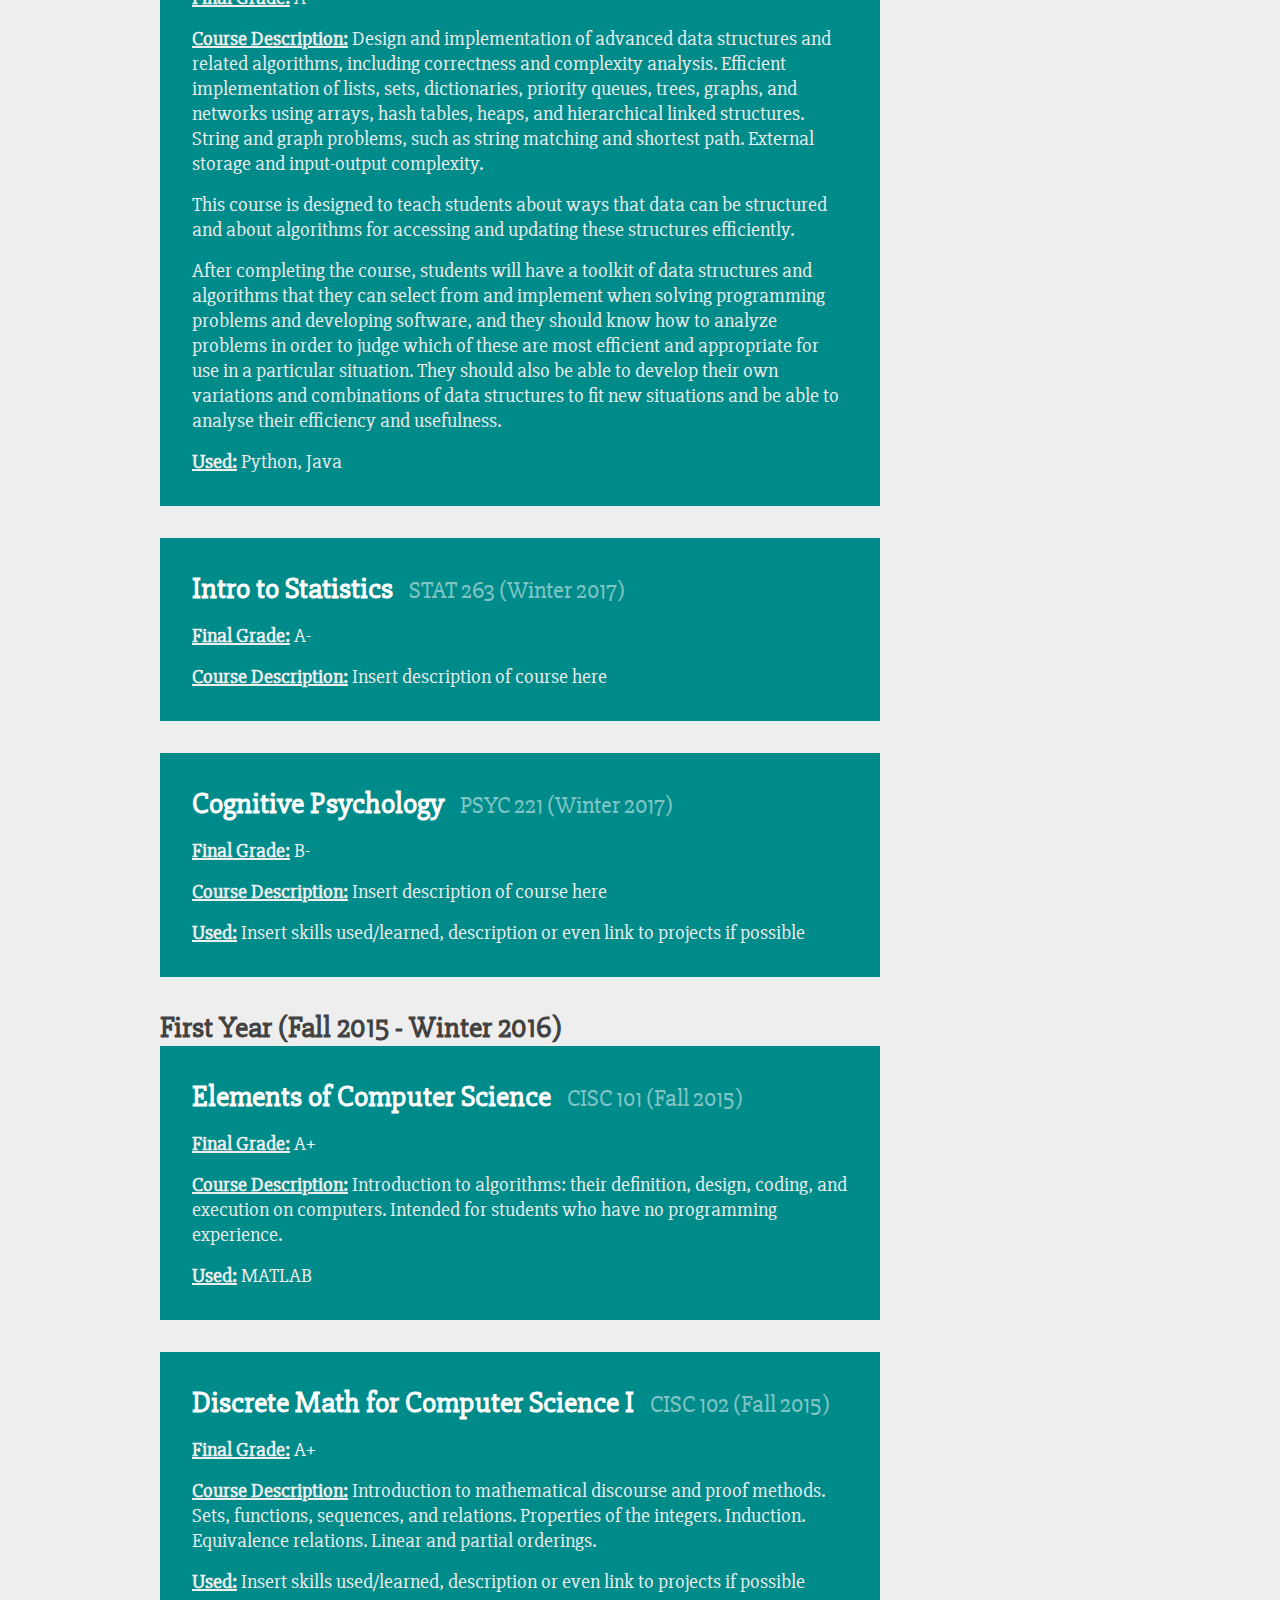
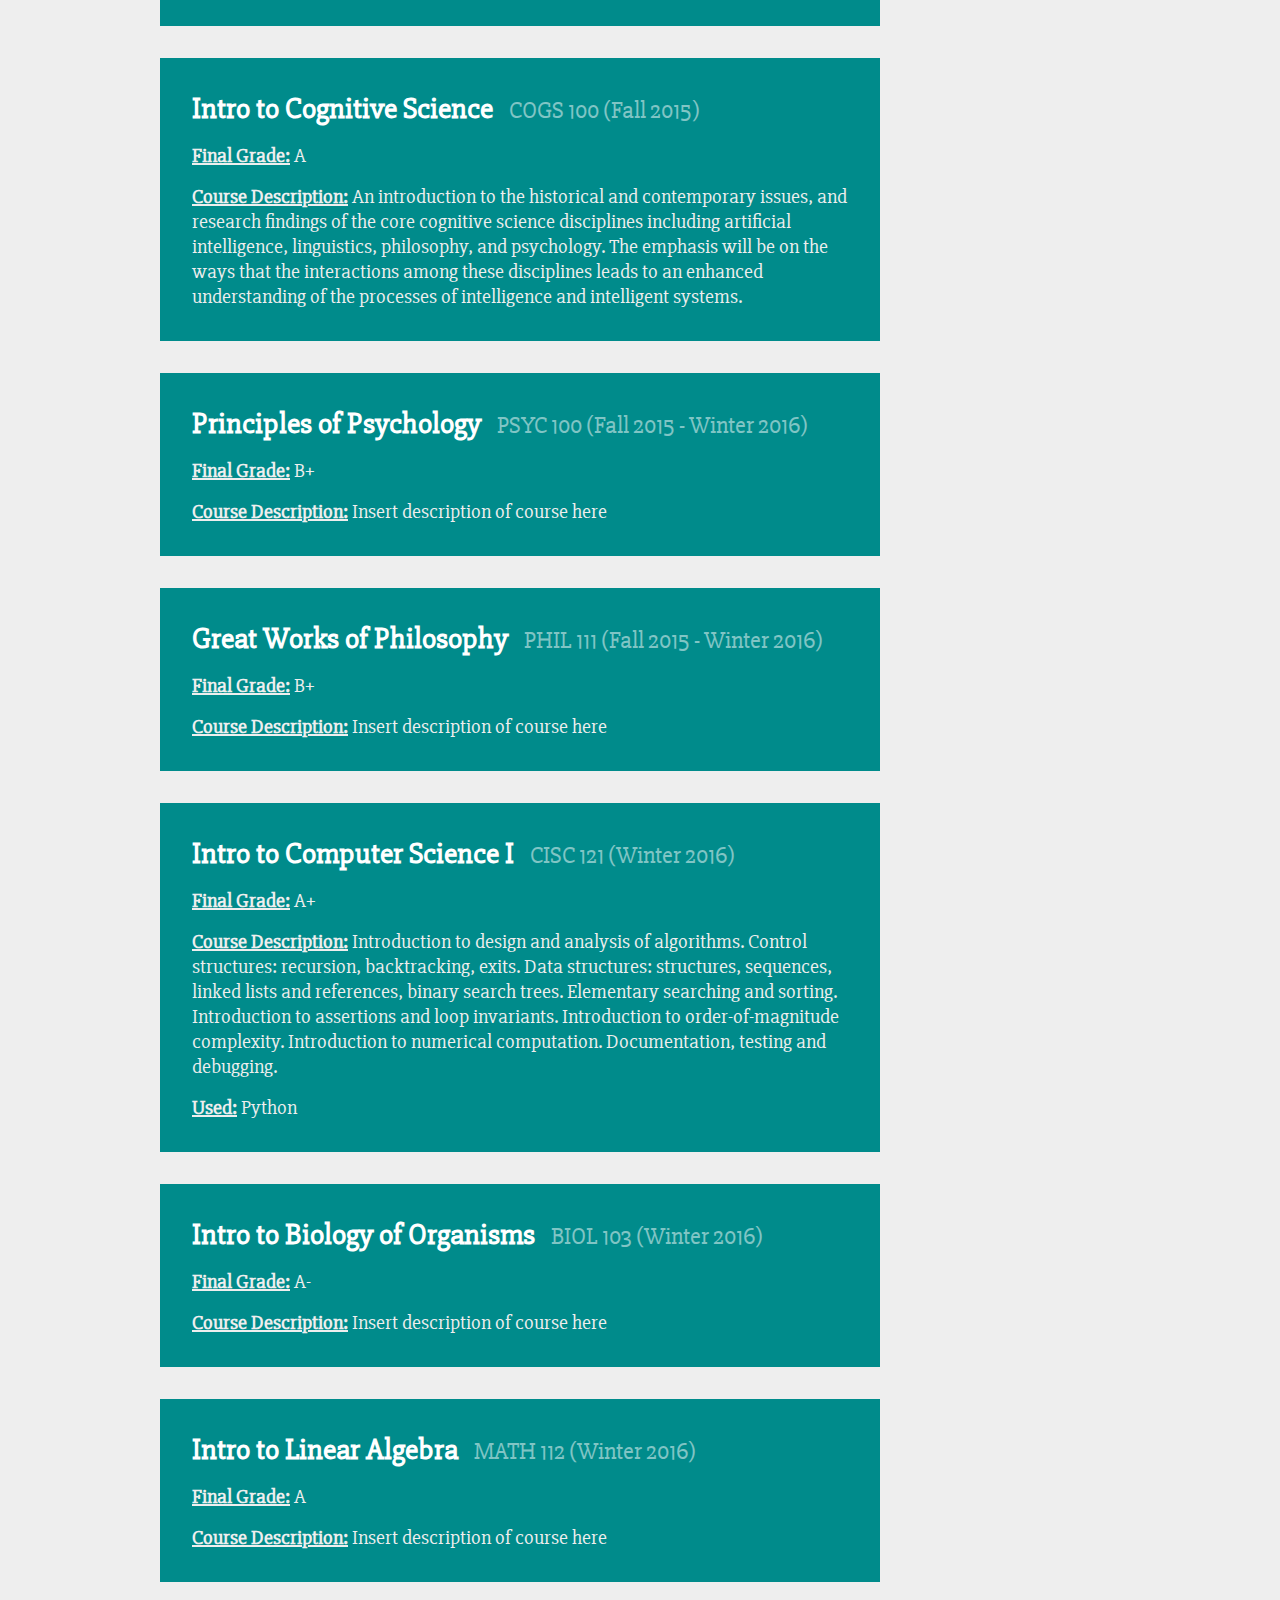
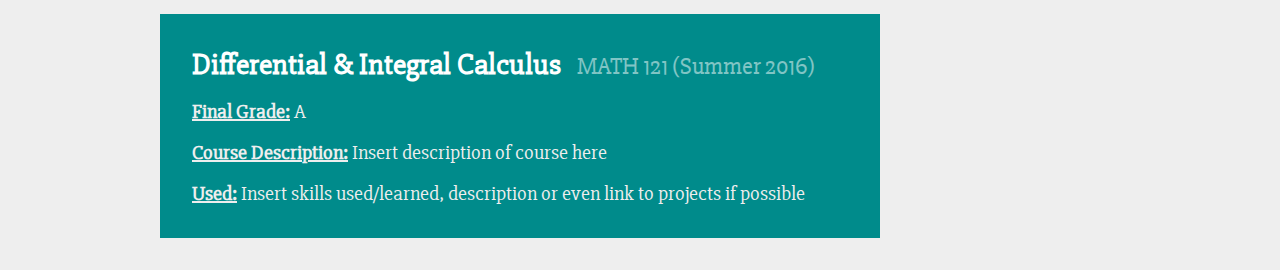
==== commit f6ee49fb: "Added more pages and updated existing ones" ====
--- a/courses.html
+++ b/courses.html
@@ -2,7 +2,7 @@
 <html>
 <head>
     <meta charset="UTF-8">
-    <title>Karen Batch - Coursework</title>
+    <title>Karen Batch - Courses</title>
     <meta name="viewport" content="width=device-width, initial-scale=1">
     <link href="https://fonts.googleapis.com/css?family=Slabo+27px" rel="stylesheet">
     <link rel="stylesheet" type="text/css" media="screen" href="main.css">
@@ -60,7 +60,8 @@
             <div class="movie">
             	<h2>Graphics<span>CISC 454 (Winter 2019)</span></h2>
             	<p><span style="font-weight: bold; text-decoration: underline;">Final Grade:</span> *in progress</p>
-            	<p><span style="font-weight: bold; text-decoration: underline;">Course Description:</span> Insert description of course here</p>
+            	<p><span style="font-weight: bold; text-decoration: underline;">Course Description:</span> Introduction to computer graphics, including a review of current hardware; modelling and transformations in two and three dimensions; visual realism: perspective, hidden surface elimination, and shading; colour models; applications in several fields.</p>
+            	<p>This course provides the mathematical and algorithmic background necessary to write computer graphics applications. It covers the linear algebra and calculus needed to manipulate and render 3D objects. It covers the common data structures and algorithms used for modelling, rendering, and animation. Finally, some advanced topics are discussed to give a taste of what's currently going on in graphics research.</p>
             	<p><span style="font-weight: bold; text-decoration: underline;">Used:</span> C++, OpenGL, Linux, ...</p>
             	<p>My asteroids game can be found on my GitHub <a href="https://github.com/karenbatch19/CISC454_Asteroids">here</a></p>
             </div>
@@ -68,14 +69,14 @@
             <div class="movie">
             	<h2>Social, Ethical, and Legal Issues in Computing<span>CISC 497 (Winter 2019)</span></h2>
             	<p><span style="font-weight: bold; text-decoration: underline;">Final Grade:</span> *in progress</p>
-            	<p><span style="font-weight: bold; text-decoration: underline;">Course Description:</span> Insert description of course here</p>
+            	<p><span style="font-weight: bold; text-decoration: underline;">Course Description:</span> A wide range of topics of current importance in computing, including technical issues, professional questions, and moral and ethical decisions. Students make presentations, deliver paper, and engage in discussion. IT professionals have opportunities to design, implement, distribute, abuse and avoid policies and tools that affect the daily lives of millions of people. This course offers students an opportunity to explore some of the social, ethical, and legal issues that they will face.</p>
             	<p><span style="font-weight: bold; text-decoration: underline;">Used:</span> Insert skills used/learned, description or even link to projects if possible</p>
             </div>
 
             <div class="movie">
             	<h2>Advanced Topics in Artificial Intelligence<span>CISC 453 (Winter 2019)</span></h2>
             	<p><span style="font-weight: bold; text-decoration: underline;">Final Grade:</span> *in progress</p>
-            	<p><span style="font-weight: bold; text-decoration: underline;">Course Description:</span> Insert description of course here</p>
+            	<p><span style="font-weight: bold; text-decoration: underline;">Course Description:</span> Investigation of selected areas of artificial intelligence research. Possible topics include natural language understanding, computational perception, planning, learning, and neurocomputing. This year the course is focussed on AI Safety.</p>
             </div>
 
             <br>
@@ -87,21 +88,23 @@
             <div class="movie">
             	<h2>Algorithms I<span>CISC 365 (Fall 2017)</span></h2>
             	<p><span style="font-weight: bold; text-decoration: underline;">Final Grade:</span> A-</p>
-            	<p><span style="font-weight: bold; text-decoration: underline;">Course Description:</span> Insert description of course here</p>
+            	<p><span style="font-weight: bold; text-decoration: underline;">Course Description:</span> Principles of design, analysis and implementation of efficient algorithms. Case studies from a variety of areas illustrate divide and conquer methods, the greedy approach, branch and bound algorithms and dynamic programming. This course introduces some fundamental algorithmic paradigms, and also introduces the topic of NP-completeness. This knowledge is essential in all fields of computer science.</p>
             	<p><span style="font-weight: bold; text-decoration: underline;">Used:</span> Insert skills used/learned, description or even link to projects if possible</p>
             </div>
 
             <div class="movie">
             	<h2>Artificial Intelligence<span>COMP 456 (Fall 2017)</span></h2>
             	<p><span style="font-weight: bold; text-decoration: underline;">Final Grade:</span> A+</p>
-            	<p><span style="font-weight: bold; text-decoration: underline;">Course Description:</span> Insert description of course here</p>
-            	<p><span style="font-weight: bold; text-decoration: underline;">Used:</span> Prolog, [...]</p>
+            	<p><span style="font-weight: bold; text-decoration: underline;">Course Description:</span> An introduction to the basic principles and tools of artificial intelligence. Problem solving methods and knowledge representation techniques.</p>
+            	<p>Artificial Intelligence (AI) has existed as a recognizably distinct field of study for about five decades. Historically, AI emphasized reasoning and thought processes and fidelity to human models. More recent work has shifted the focus to include the actions that artificial systems perform, and the application of an ideal standard of rationality to that behaviour. This first course in Artificial Intelligence provides students an introduction to the field, presenting some of the major ideas that have emerged from the roughly past half century of AI research.</p>
+            	<p><span style="font-weight: bold; text-decoration: underline;">Used:</span> Prolog</p>
             </div>
 
             <div class="movie">
             	<h2>System-Level Programming<span>CISC 220 (Fall 2017)</span></h2>
             	<p><span style="font-weight: bold; text-decoration: underline;">Final Grade:</span> A+</p>
-            	<p><span style="font-weight: bold; text-decoration: underline;">Course Description:</span> Insert description of course here</p>
+            	<p><span style="font-weight: bold; text-decoration: underline;">Course Description:</span> Basic concepts of Unix-like systems. Shells and scripting. System-level programming in the C language. Software development tools and techniques. </p>
+            	<p>In the past, students entered Computing programs with little or no computing experience. They were required from the very beginning to learn the Unix user interface and conventions for files, directories, permissions and processes. They acquired experience of software-development techniques and tools incrementally in subsequent courses. But increasingly, students have been starting Computing programs with considerable experience using graphical user interfaces on Windows and Mac computers, and our introductory courses have been taking advantage of this prior experience. As a consequence of this, the students have not been acquiring a foundation of system-level concepts on which subsequent courses can build and have been graduating without any opportunity to learn the basics of Unix-like systems and widely used system-level software-development techniques and tools. The aim of this course is to provide this opportunity.</p>
             	<p><span style="font-weight: bold; text-decoration: underline;">Used:</span> C, Linux, bash, [...]</p>
             </div>
 
@@ -128,21 +131,23 @@
             <div class="movie">
             	<h2>Database Management Systems<span>CISC 332 (Winter 2018)</span></h2>
             	<p><span style="font-weight: bold; text-decoration: underline;">Final Grade:</span> A+</p>
-            	<p><span style="font-weight: bold; text-decoration: underline;">Course Description:</span> Insert description of course here</p>
+            	<p><span style="font-weight: bold; text-decoration: underline;">Course Description:</span> Data models: relational, entity-relationship. Relational query languages: relational algebra and SQL. Relational database design. Application interfaces and embedded SQL. Storage and indexing. </p>
+            	<p>This introductory course on Database Management Systems provides students an opportunity to explore the phases of database development from database modeling techniques to database implementation and application development. The course project provides hands-on experience in database and application development using a commercial-grade database management system. In addition to database development, students learn to formulate data access queries using Relational Algebra and SQL. A unit on database storage and indexing techniques provides some insight into database performance issues.</p>
             	<p><span style="font-weight: bold; text-decoration: underline;">Used:</span> MySQL, PHP, CSS, [...]</p>
             </div>
 
             <div class="movie">
             	<h2>Programming Paradigms<span>CISC 260 (Winter 2018)</span></h2>
             	<p><span style="font-weight: bold; text-decoration: underline;">Final Grade:</span> A+</p>
-            	<p><span style="font-weight: bold; text-decoration: underline;">Course Description:</span> Insert description of course here</p>
+            	<p><span style="font-weight: bold; text-decoration: underline;">Course Description:</span> Review of imperative programming features. Introduction to other widely used programming paradigms. Functional programming languages, such as LISP and Haskell. Higher order functions, lazy evaluation, abstract and recursive types, structural induction, symbolic expressions. Logic programming languages, such as PROLOG. Operational interpretation of predicates and terms, proof search, unification, backtracking. Typical applications.</p>
             	<p><span style="font-weight: bold; text-decoration: underline;">Used:</span> Haskell, Prolog</p>
             </div>
 
             <div class="movie">
             	<h2>Software Specifications<span>CISC 223 (Winter 2018)</span></h2>
             	<p><span style="font-weight: bold; text-decoration: underline;">Final Grade:</span> A</p>
-            	<p><span style="font-weight: bold; text-decoration: underline;">Course Description:</span> Insert description of course here</p>
+            	<p><span style="font-weight: bold; text-decoration: underline;">Course Description:</span> Introduction to techniques for specifying the behaviour of software, with applications of these techniques to design, verification and construction of software. Logic-based techniques such as loop invariants and class invariants. Automata and grammar-based techniques, with applications to scanners, parsers, user-interface dialogs and embedded systems. Computability issues in software specifications. </p>
+            	<p>This course is intended to provide students in 2nd or 3rd year of a Computing program essential material on formal languages and automata, and on imperative program specification using logical predicates. Such material is often taught from either a purely theoretical point of view (for example, emphasizing complexity hierarchies or completeness results) or from a strictly practical point of view (for example, in courses on compilers or software validation); the aim here is to demonstrate the practical use of mathematically-based Computing Science. The topics have been chosen because they are both theoretical and practical. The material on formal languages is integrated into a specification-oriented framework by treating state diagrams, regular expressions, and context-free grammars as specialized specification languages: formalisms for specifying language recognizers. Computability issues arise because certain specifications are unimplementable.</p>
             	<p><span style="font-weight: bold; text-decoration: underline;">Used:</span> Insert skills used/learned, description or even link to projects if possible</p>
             </div>
 
@@ -168,21 +173,21 @@
 			<div class="movie">
             	<h2>Discrete Math for Computer Science II<span>CISC 203 (Fall 2016)</span></h2>
             	<p><span style="font-weight: bold; text-decoration: underline;">Final Grade:</span> A-</p>
-            	<p><span style="font-weight: bold; text-decoration: underline;">Course Description:</span> Insert description of course here</p>
+            	<p><span style="font-weight: bold; text-decoration: underline;">Course Description:</span> Introduction to mathematical discourse and proof methods. Sets, functions, sequences, and relations. Properties of the integers. Introduction to graph theory. Introduction to combinatorics.</p>
             	<p><span style="font-weight: bold; text-decoration: underline;">Used:</span> Insert skills used/learned, description or even link to projects if possible</p>
             </div>
 
             <div class="movie">
             	<h2>Intro to Computer Science II<span>CISC 124 (Fall 2016)</span></h2>
             	<p><span style="font-weight: bold; text-decoration: underline;">Final Grade:</span> B-</p>
-            	<p><span style="font-weight: bold; text-decoration: underline;">Course Description:</span> Insert description of course here</p>
+            	<p><span style="font-weight: bold; text-decoration: underline;">Course Description:</span> Introduction to object-oriented design, architecture, and programming. Use of packages, class libraries, and interfaces. Encapsulation and representational abstraction. Inheritance. Polymorphic programming. Exception handling. Iterators. Introduction to a class design notation. Applications in various areas.</p>
             	<p><span style="font-weight: bold; text-decoration: underline;">Used:</span> Java</p>
             </div>
 
             <div class="movie">
             	<h2>Logic for Computer Science<span>CISC 204 (Fall 2016)</span></h2>
             	<p><span style="font-weight: bold; text-decoration: underline;">Final Grade:</span> A+</p>
-            	<p><span style="font-weight: bold; text-decoration: underline;">Course Description:</span> Insert description of course here</p>
+            	<p><span style="font-weight: bold; text-decoration: underline;">Course Description:</span> Elements of mathematical logic with computing applications. Formal proof systems for propositional and predicate logic. Interpretations, validity, and satisfiability. Introduction to soundness, completeness and decidability.</p>
             	<p><span style="font-weight: bold; text-decoration: underline;">Used:</span> Insert skills used/learned, description or even link to projects if possible</p>
             </div>
 
@@ -195,22 +200,27 @@
             <div class="movie">
             	<h2>Cognition and Computation<span>COGS 201 (Winter 2017)</span></h2>
             	<p><span style="font-weight: bold; text-decoration: underline;">Final Grade:</span> B+</p>
-            	<p><span style="font-weight: bold; text-decoration: underline;">Course Description:</span> Insert description of course here</p>
+            	<p><span style="font-weight: bold; text-decoration: underline;">Course Description:</span> An introduction to the role of computation in theories of the mind and thought. Surveys the major models developed to account for human perception and recognition, attention, memory storage and retrieval, skill acquisition, problem-solving, logic and decision making, discourse comprehension, and consciousness. Unitary models of cognitive processes are also examined.</p>
             	<p><span style="font-weight: bold; text-decoration: underline;">Used:</span> Insert skills used/learned, description or even link to projects if possible</p>
             </div>
 
             <div class="movie">
             	<h2>Computer Architecture<span>CISC 221 (Winter 2017)</span></h2>
             	<p><span style="font-weight: bold; text-decoration: underline;">Final Grade:</span> B+</p>
-            	<p><span style="font-weight: bold; text-decoration: underline;">Course Description:</span> Insert description of course here</p>
+            	<p><span style="font-weight: bold; text-decoration: underline;">Course Description:</span> The descriptive levels of computer architecture. Instruction-set architectures. Assembly Language. Data representation. Support for operating-system management and high-level languages. Input/output and interrupts. Designing for performance. Digital Logic.</p>
+            	<p>Writing quality program code requires more than just knowledge of algorithms, data structures, and programming languages. The statements and structures you choose can have a big impact on the performance and security of the machine code generated by the compiler.</p>
+            	<p>The software designer should understand how a compiler maps high level languages to the low level instructions understood by the hardware and how the hardware executes those instructions. By thinking low level and writing high level, the software designer will help the compiler produce code that will use the processor, memory, and other resources efficiently. A working knowledge of these principles is also necessary in order to understand how some types of security vulnerabilities occur and how they can be avoided.</p>
+            	<p>This course provides a firm grounding in the characteristics and operation of the hardware/software interface that may be required to produce the best quality software. It will answer many basic questions about computer operation which might otherwise be stumbling blocks to understanding more complex software topics.</p>
             	<p><span style="font-weight: bold; text-decoration: underline;">Used:</span> Assembly Language, [...]</p>
             </div>
 
             <div class="movie">
             	<h2>Data Structures<span>CISC 235 (Winter 2017)</span></h2>
             	<p><span style="font-weight: bold; text-decoration: underline;">Final Grade:</span> A</p>
-            	<p><span style="font-weight: bold; text-decoration: underline;">Course Description:</span> Insert description of course here</p>
-            	<p><span style="font-weight: bold; text-decoration: underline;">Used:</span> Insert skills used/learned, description or even link to projects if possible</p>
+            	<p><span style="font-weight: bold; text-decoration: underline;">Course Description:</span> Design and implementation of advanced data structures and related algorithms, including correctness and complexity analysis. Efficient implementation of lists, sets, dictionaries, priority queues, trees, graphs, and networks using arrays, hash tables, heaps, and hierarchical linked structures. String and graph problems, such as string matching and shortest path. External storage and input-output complexity.</p>
+            	<p>This course is designed to teach students about ways that data can be structured and about algorithms for accessing and updating these structures efficiently.</p>
+            	<p>After completing the course, students will have a toolkit of data structures and algorithms that they can select from and implement when solving programming problems and developing software, and they should know how to analyze problems in order to judge which of these are most efficient and appropriate for use in a particular situation. They should also be able to develop their own variations and combinations of data structures to fit new situations and be able to analyse their efficiency and usefulness.</p>
+            	<p><span style="font-weight: bold; text-decoration: underline;">Used:</span> Python, Java</p>
             </div>
 
             <div class="movie">
@@ -231,22 +241,21 @@
             <div class="movie">
             	<h2>Elements of Computer Science<span>CISC 101 (Fall 2015)</span></h2>
             	<p><span style="font-weight: bold; text-decoration: underline;">Final Grade:</span> A+</p>
-            	<p><span style="font-weight: bold; text-decoration: underline;">Course Description:</span> Insert description of course here</p>
+            	<p><span style="font-weight: bold; text-decoration: underline;">Course Description:</span> Introduction to algorithms: their definition, design, coding, and execution on computers. Intended for students who have no programming experience.</p>
             	<p><span style="font-weight: bold; text-decoration: underline;">Used:</span> MATLAB</p>
             </div>
 
             <div class="movie">
             	<h2>Discrete Math for Computer Science I<span>CISC 102 (Fall 2015)</span></h2>
             	<p><span style="font-weight: bold; text-decoration: underline;">Final Grade:</span> A+</p>
-            	<p><span style="font-weight: bold; text-decoration: underline;">Course Description:</span> Insert description of course here</p>
+            	<p><span style="font-weight: bold; text-decoration: underline;">Course Description:</span> Introduction to mathematical discourse and proof methods. Sets, functions, sequences, and relations. Properties of the integers. Induction. Equivalence relations. Linear and partial orderings.</p>
             	<p><span style="font-weight: bold; text-decoration: underline;">Used:</span> Insert skills used/learned, description or even link to projects if possible</p>
             </div>
 
             <div class="movie">
             	<h2>Intro to Cognitive Science<span>COGS 100 (Fall 2015)</span></h2>
             	<p><span style="font-weight: bold; text-decoration: underline;">Final Grade:</span> A</p>
-            	<p><span style="font-weight: bold; text-decoration: underline;">Course Description:</span> Insert description of course here</p>
-            	<p><span style="font-weight: bold; text-decoration: underline;">Used:</span> Insert skills used/learned, description or even link to projects if possible</p>
+            	<p><span style="font-weight: bold; text-decoration: underline;">Course Description:</span> An introduction to the historical and contemporary issues, and research findings of the core cognitive science disciplines including artificial intelligence, linguistics, philosophy, and psychology. The emphasis will be on the ways that the interactions among these disciplines leads to an enhanced understanding of the processes of intelligence and intelligent systems.</p>
             </div>
 
             <div class="movie">
@@ -264,7 +273,7 @@
             <div class="movie">
             	<h2>Intro to Computer Science I<span>CISC 121 (Winter 2016)</span></h2>
             	<p><span style="font-weight: bold; text-decoration: underline;">Final Grade:</span> A+</p>
-            	<p><span style="font-weight: bold; text-decoration: underline;">Course Description:</span> Insert description of course here</p>
+            	<p><span style="font-weight: bold; text-decoration: underline;">Course Description:</span> Introduction to design and analysis of algorithms. Control structures: recursion, backtracking, exits. Data structures: structures, sequences, linked lists and references, binary search trees. Elementary searching and sorting. Introduction to assertions and loop invariants. Introduction to order-of-magnitude complexity. Introduction to numerical computation. Documentation, testing and debugging.</p>
             	<p><span style="font-weight: bold; text-decoration: underline;">Used:</span> Python</p>
             </div>
 
@@ -290,23 +299,19 @@
         <div class="sidebar">
             <a href="index.html" class="btn btn--secondary"><span>Back to Home</span></a>
         	<a href="https://github.com/karenbatch19" class="btn btn--small">My GitHub</a>
-        	<br>
         	<a href="https://karenbatch19.github.io/karenbatch_resume.pdf" class="btn btn--small">My Resume</a>
-        	<br>
         	<a href="http://linkedin.com/in/karen-batch-013348111" class="btn btn--small">My LinkedIn</a>
-        	<br>
+        	<div class="sidebar__group">
+            	<a href="education.html">Education</a>
+            	<a href="experience.html">Work Experience</a>
+            	<a href="extracurriculars.html">Extracurriculars</a>
+        	</div>
             <div class="sidebar__group">
                 <h3>Education</h3>
                 <a href="degree.html">Degree Info</a>
                 <a href="">Courses taken</a>
                 <a href="projects.html">Projects</a>
             </div>
-            <hr>
-            <div class="sidebar__group">
-                <h3>Synchro</h3>
-                <a href="">Club Synchro</a>
-                <a href="">Queen's Synchro</a>
-            </div>
         </div>
     </div>
 </body>
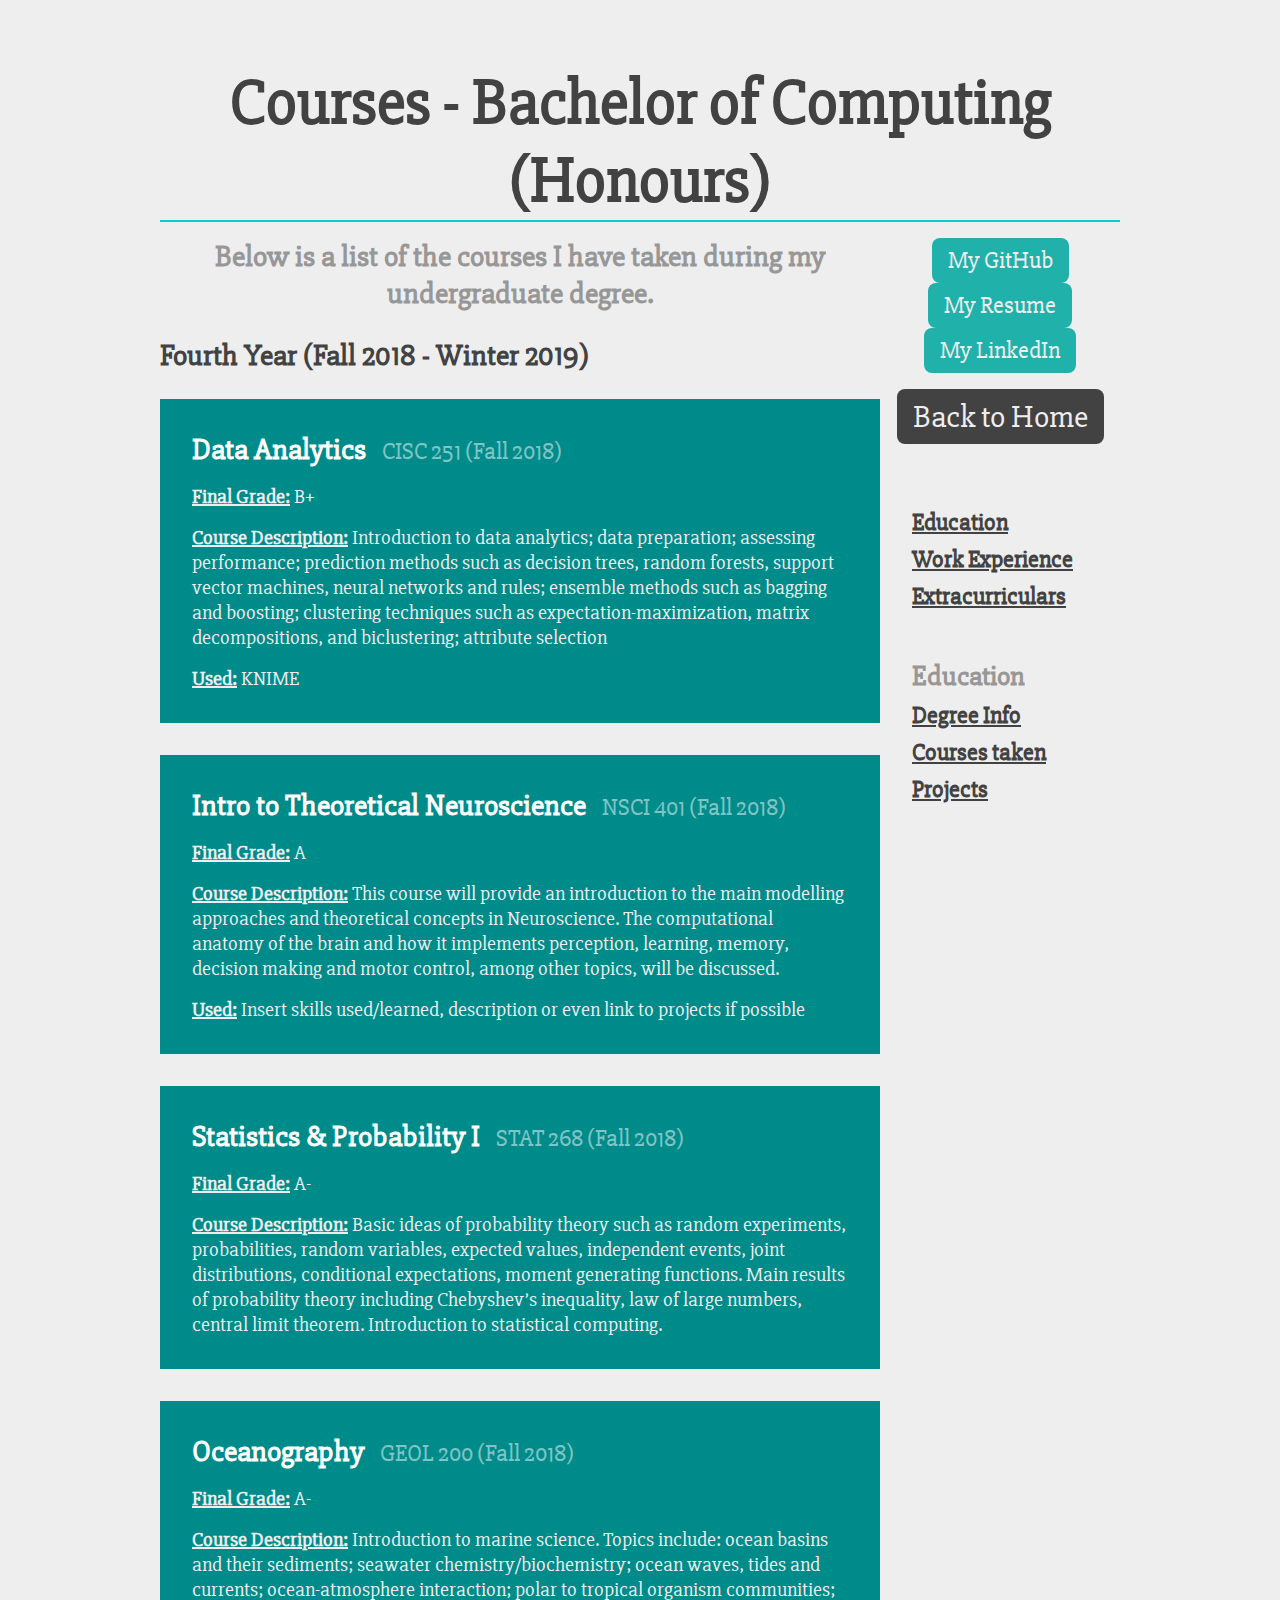
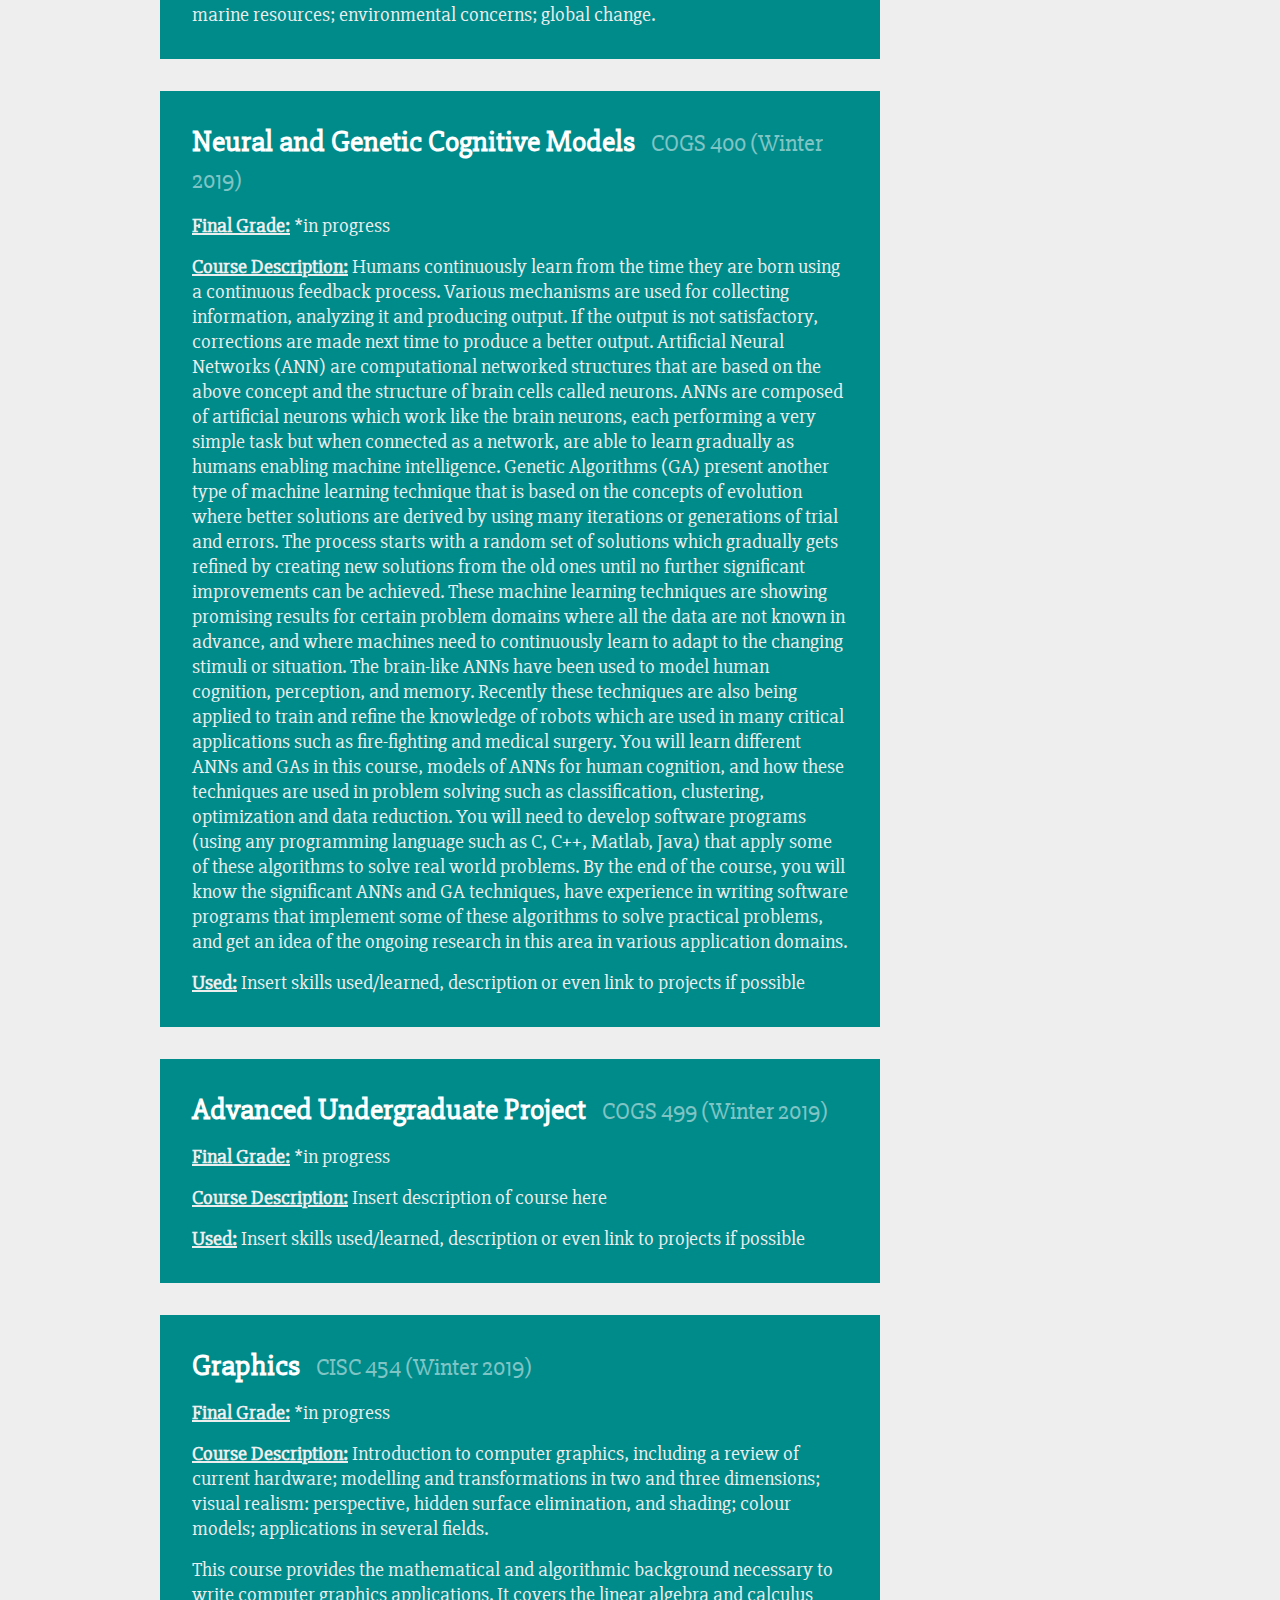
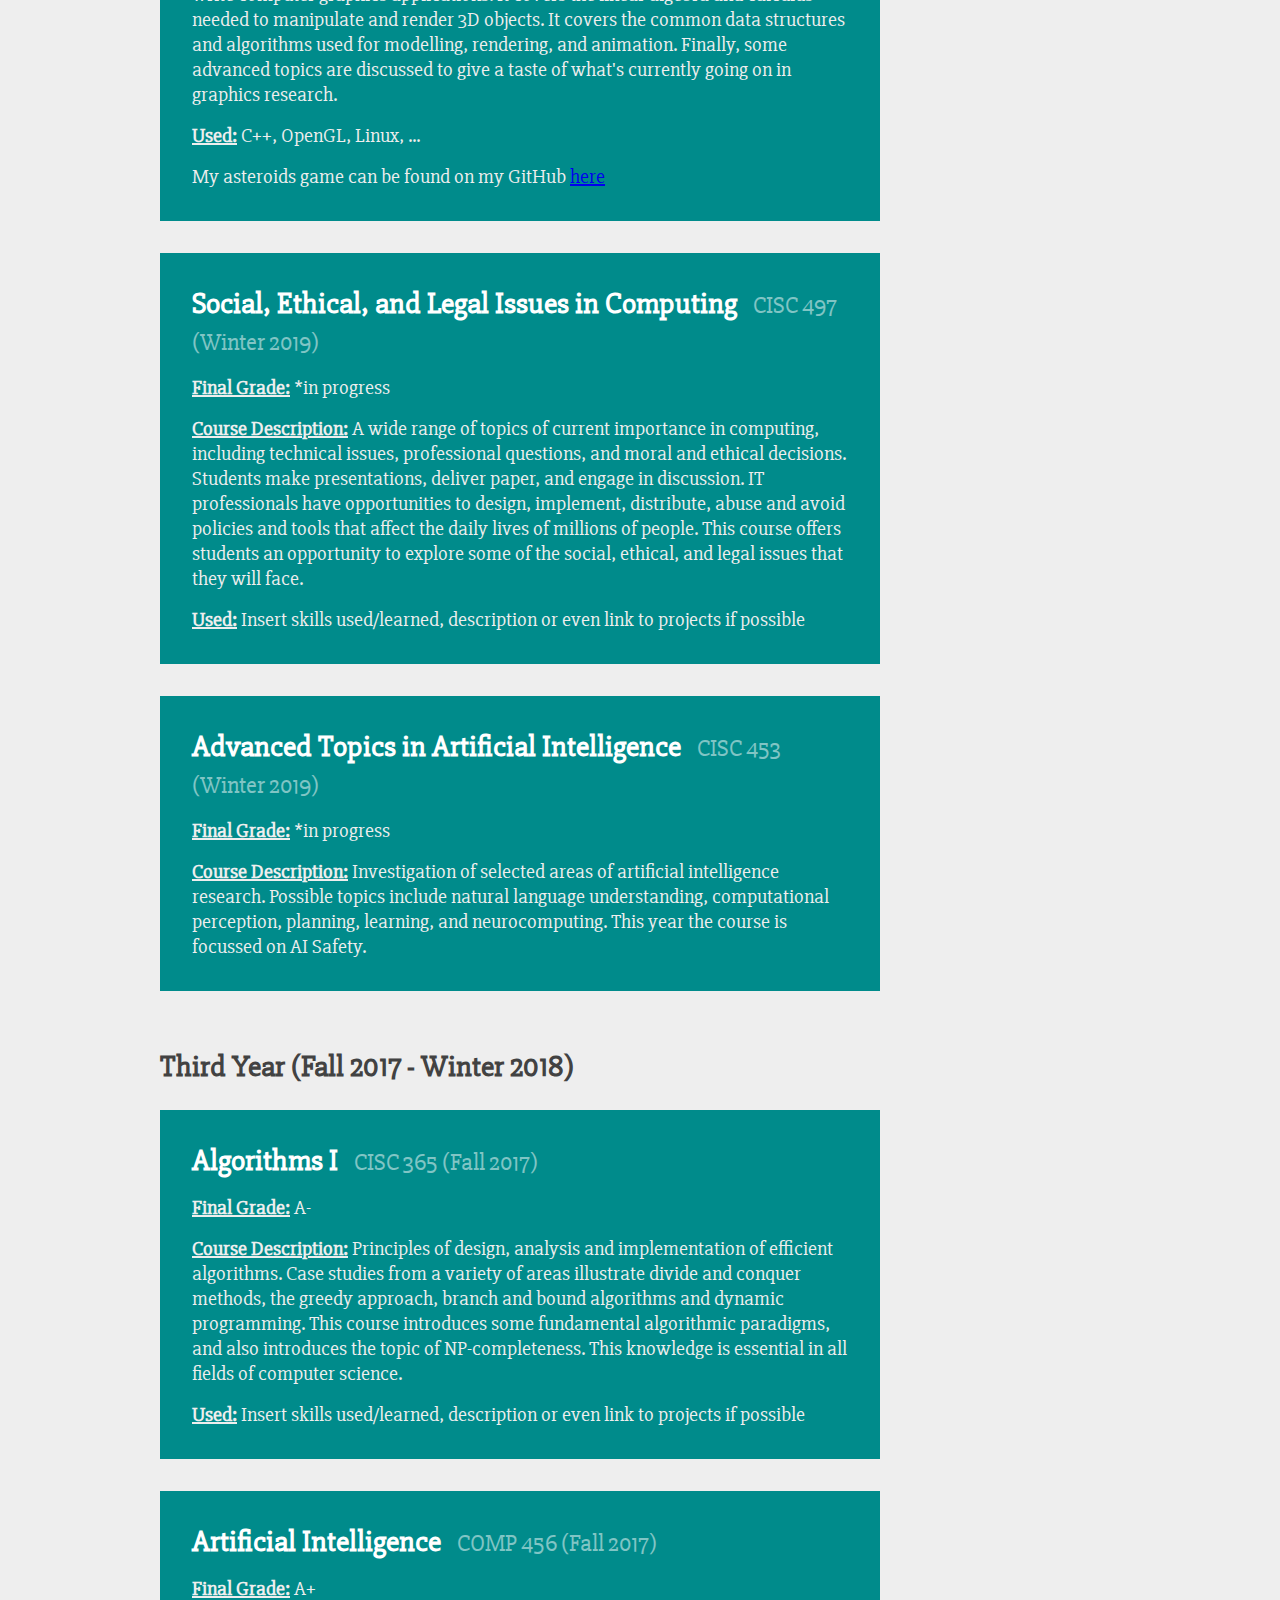
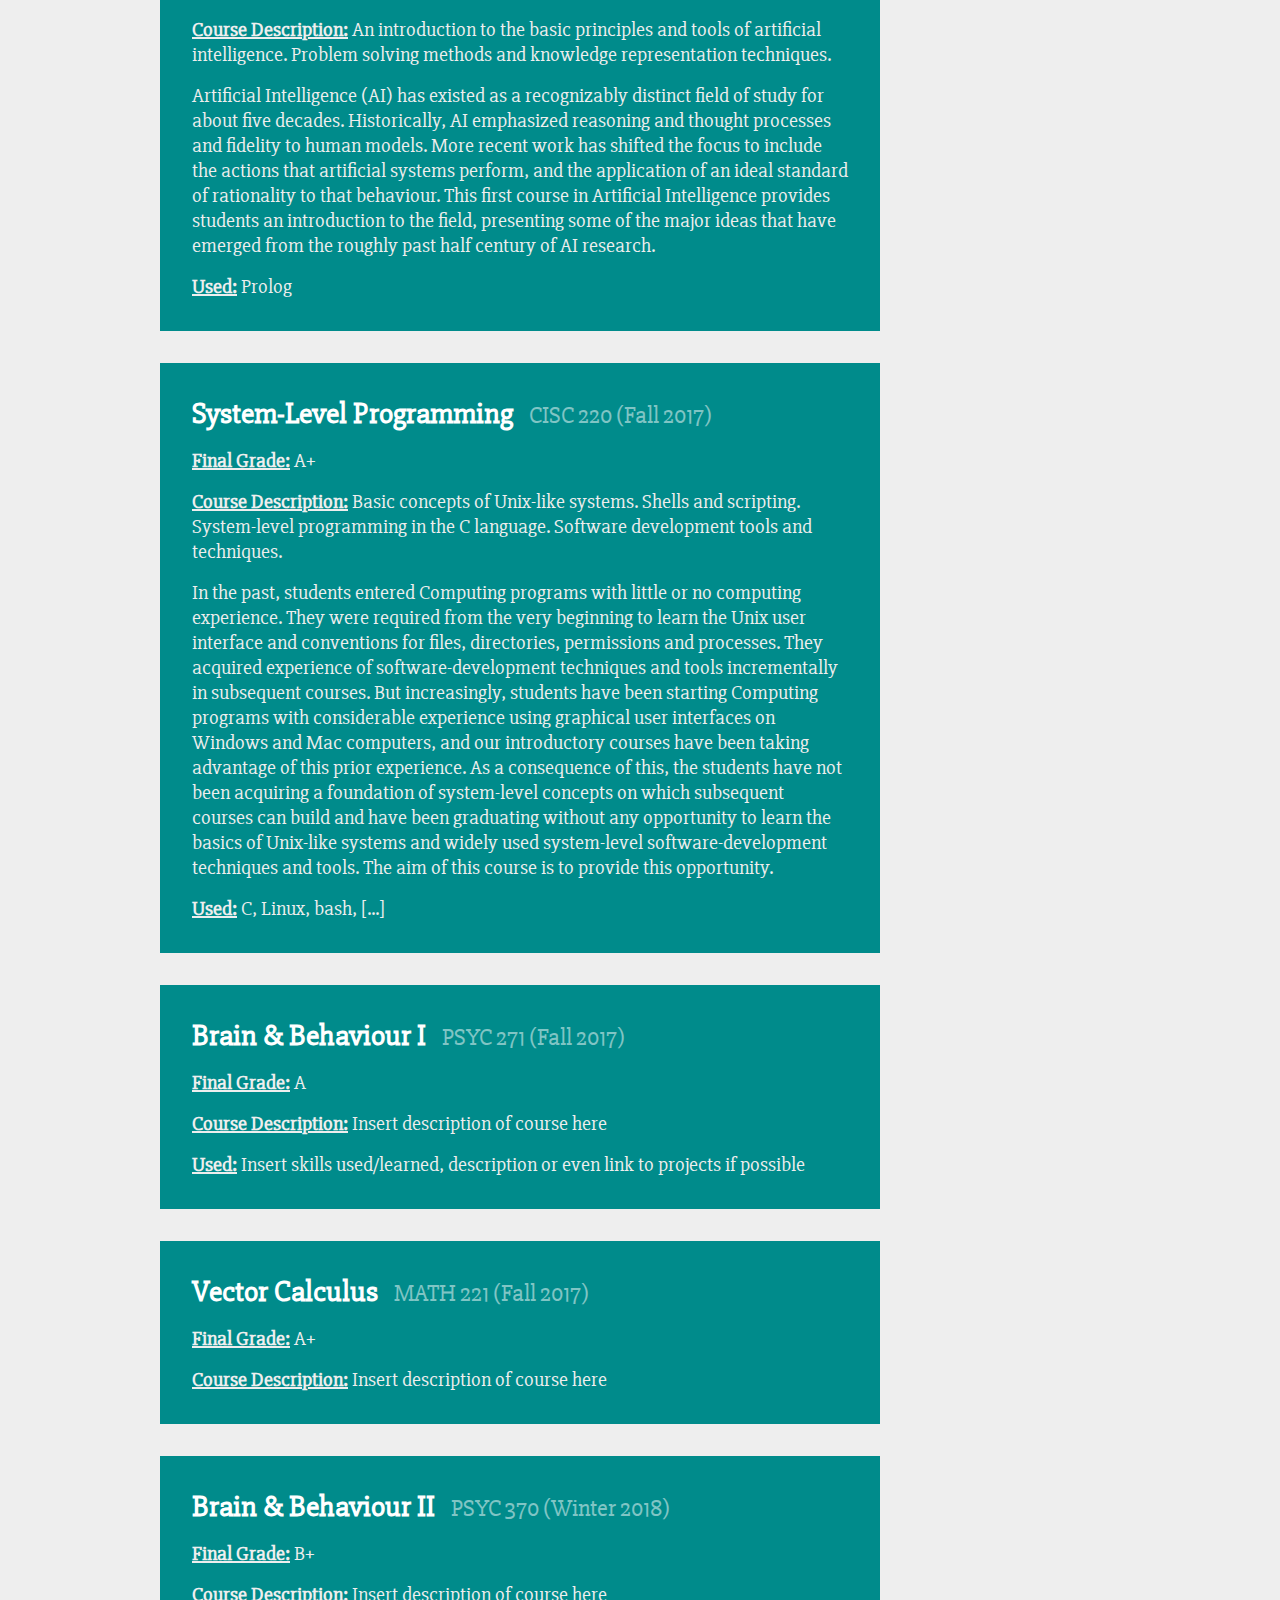
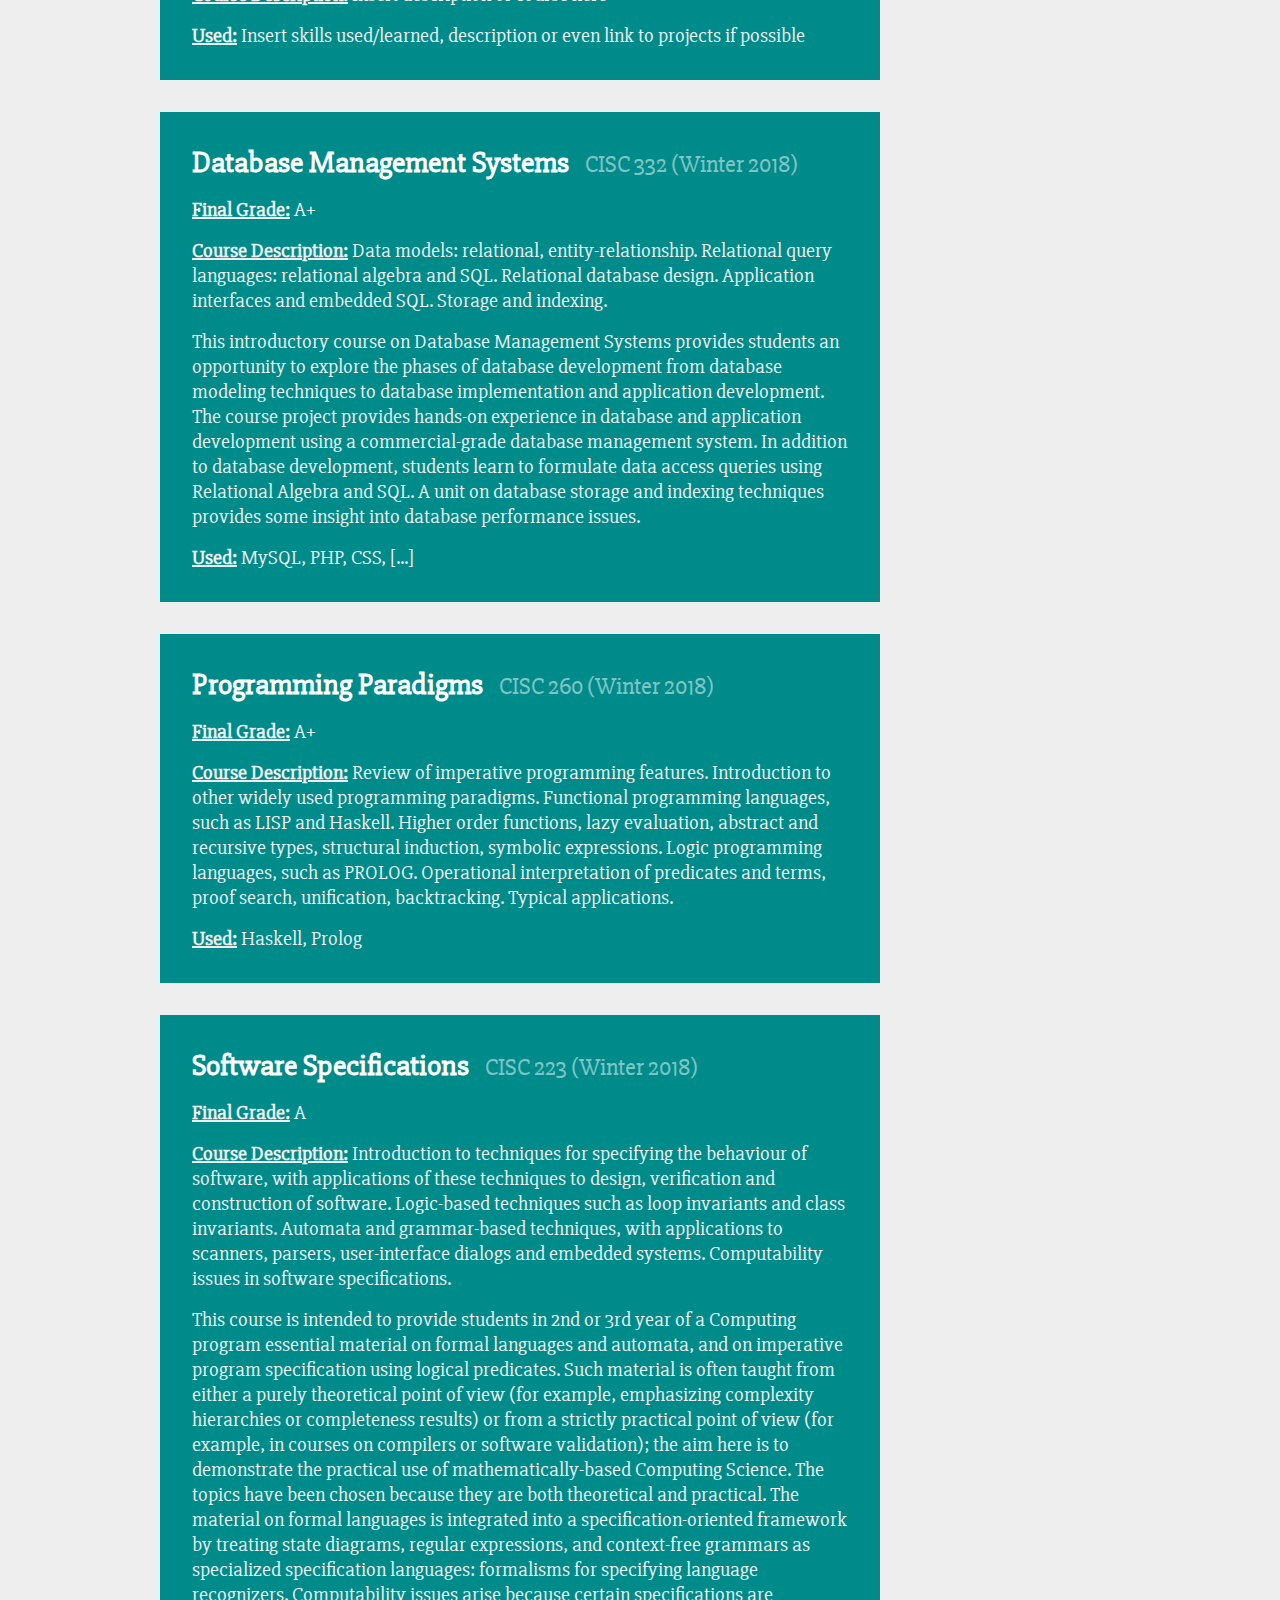
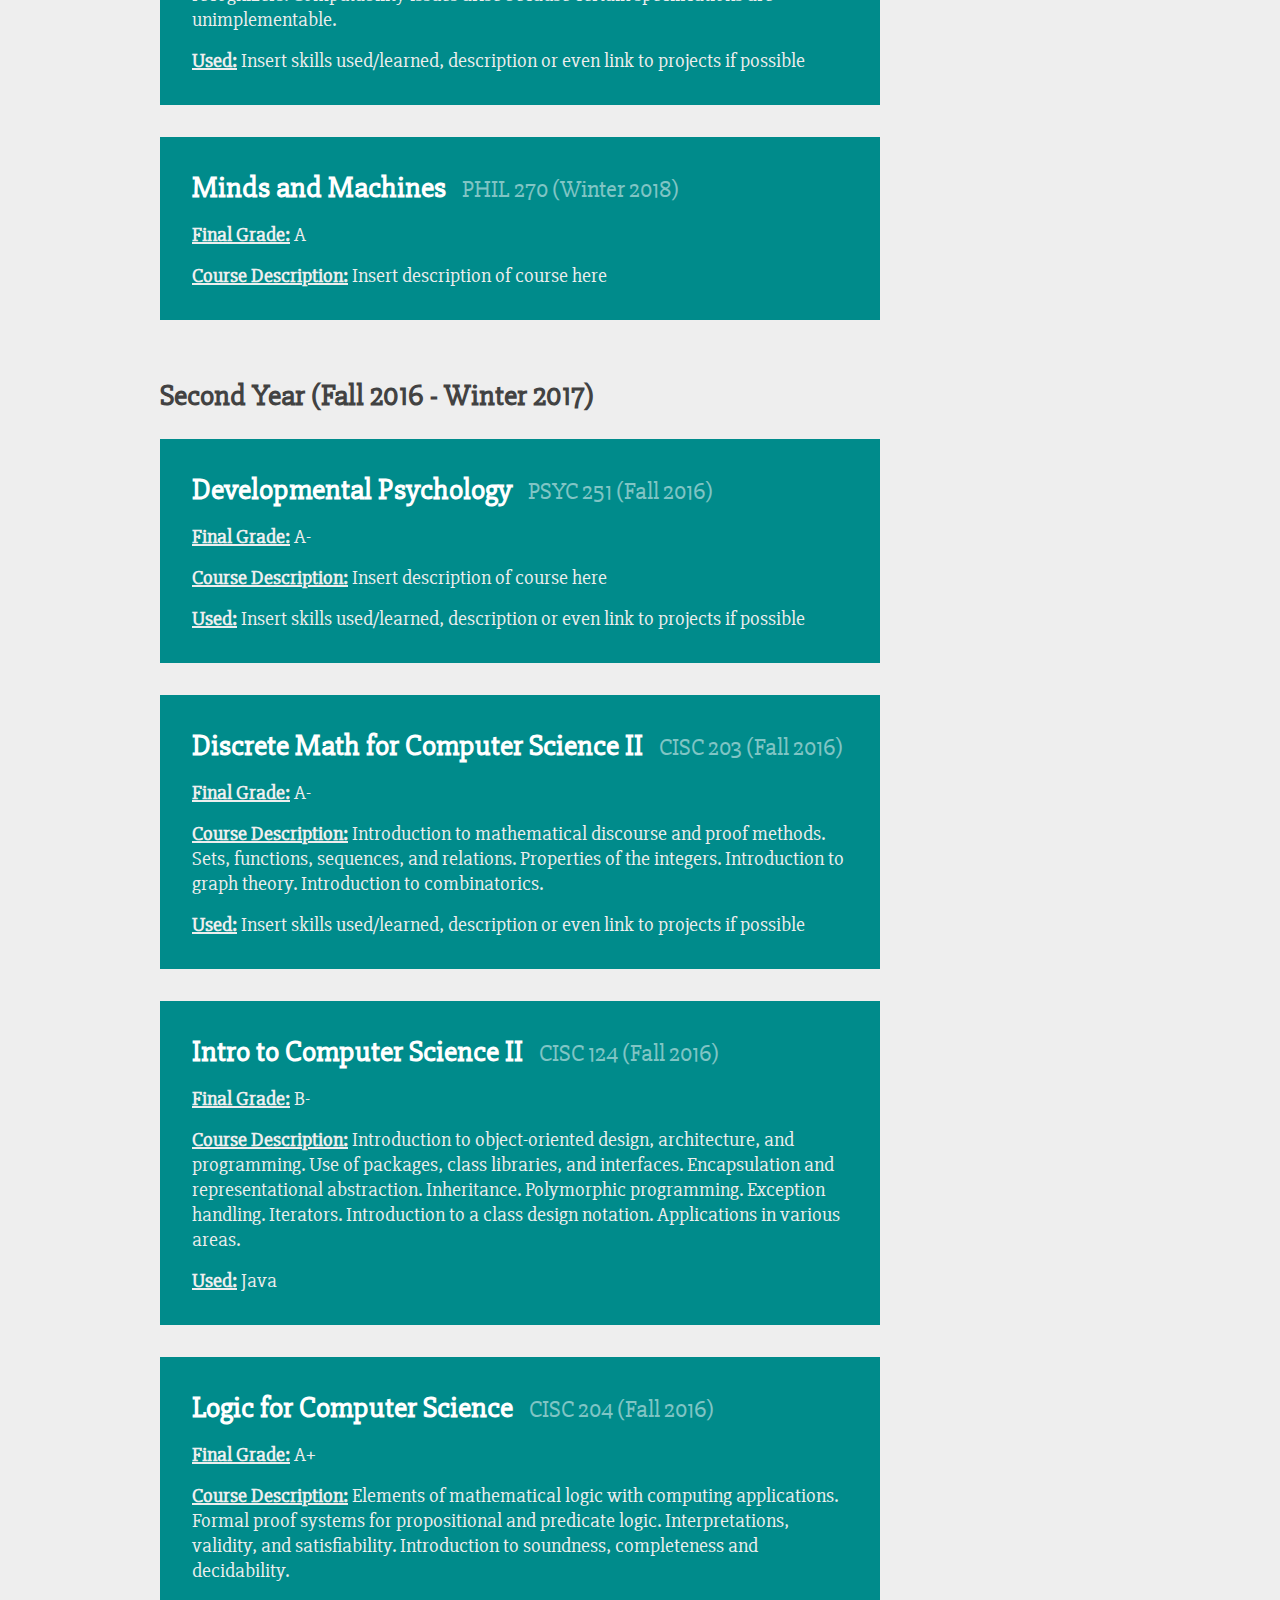
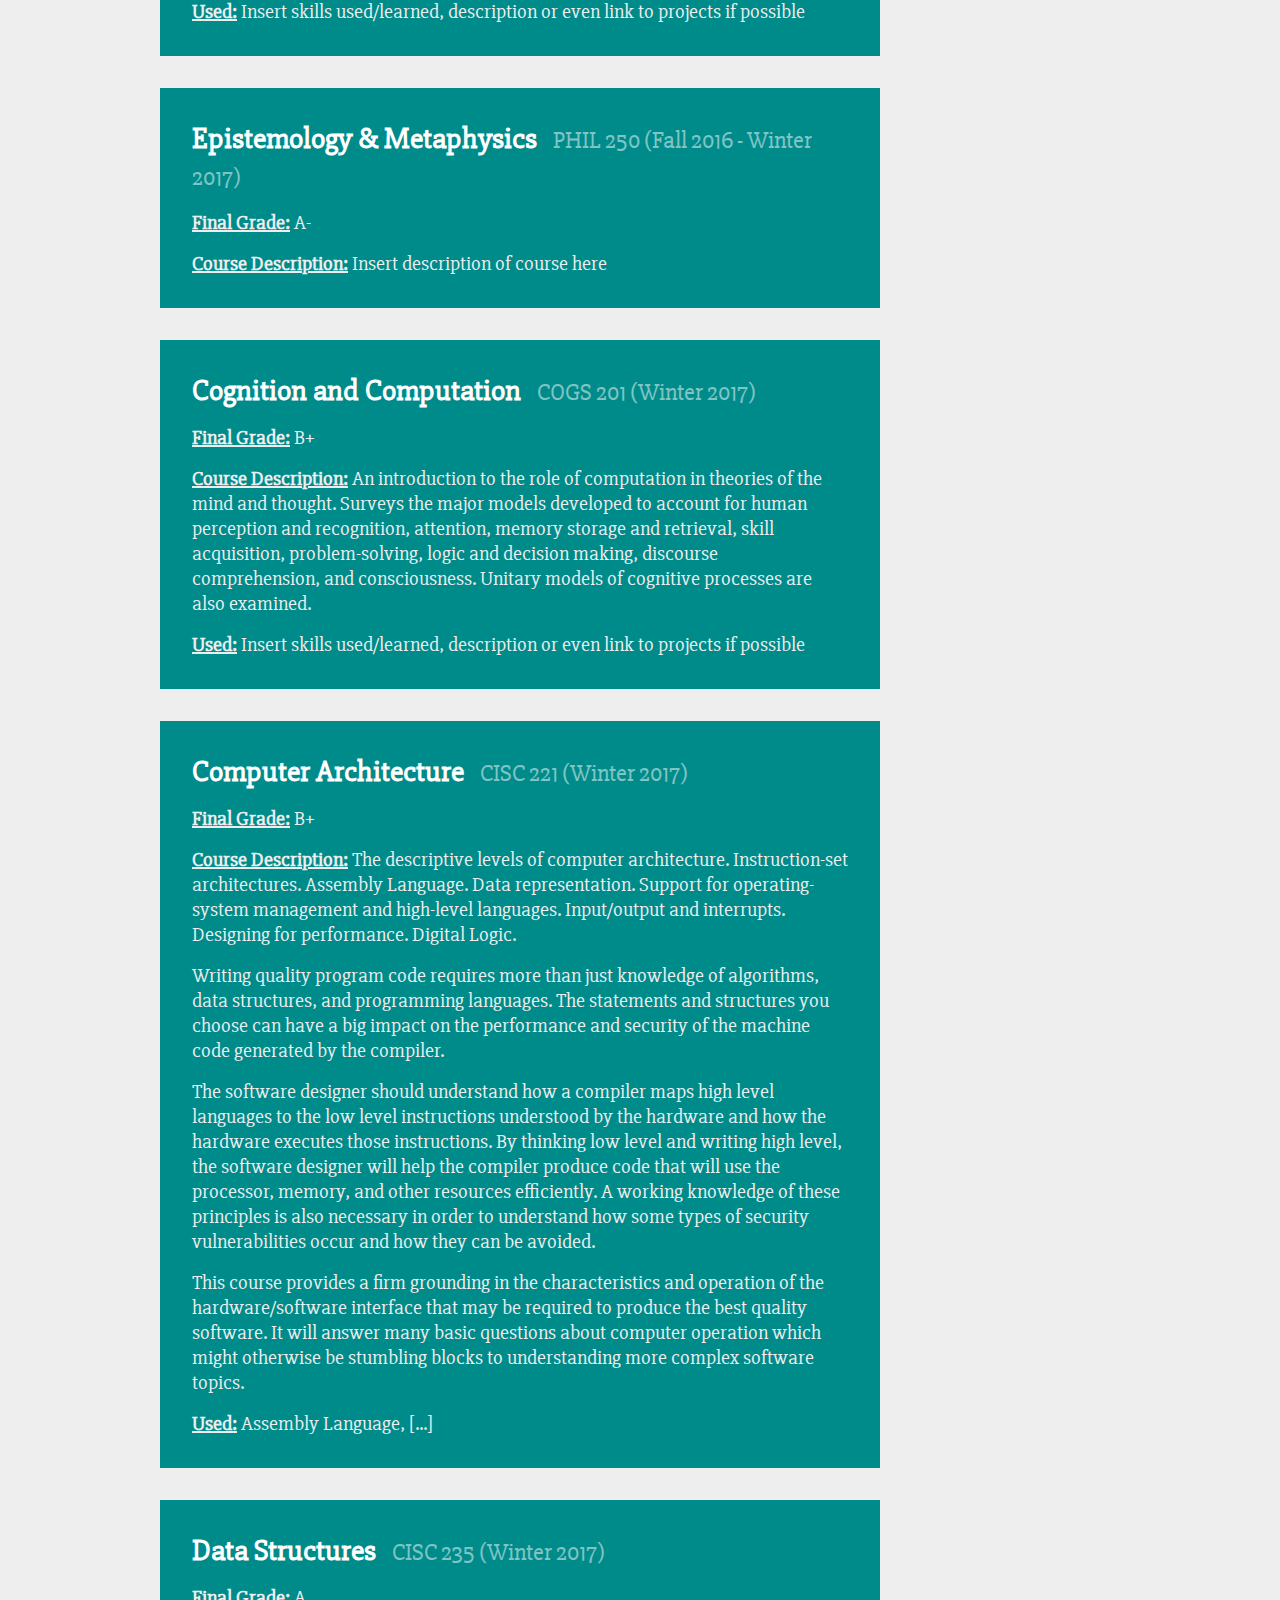
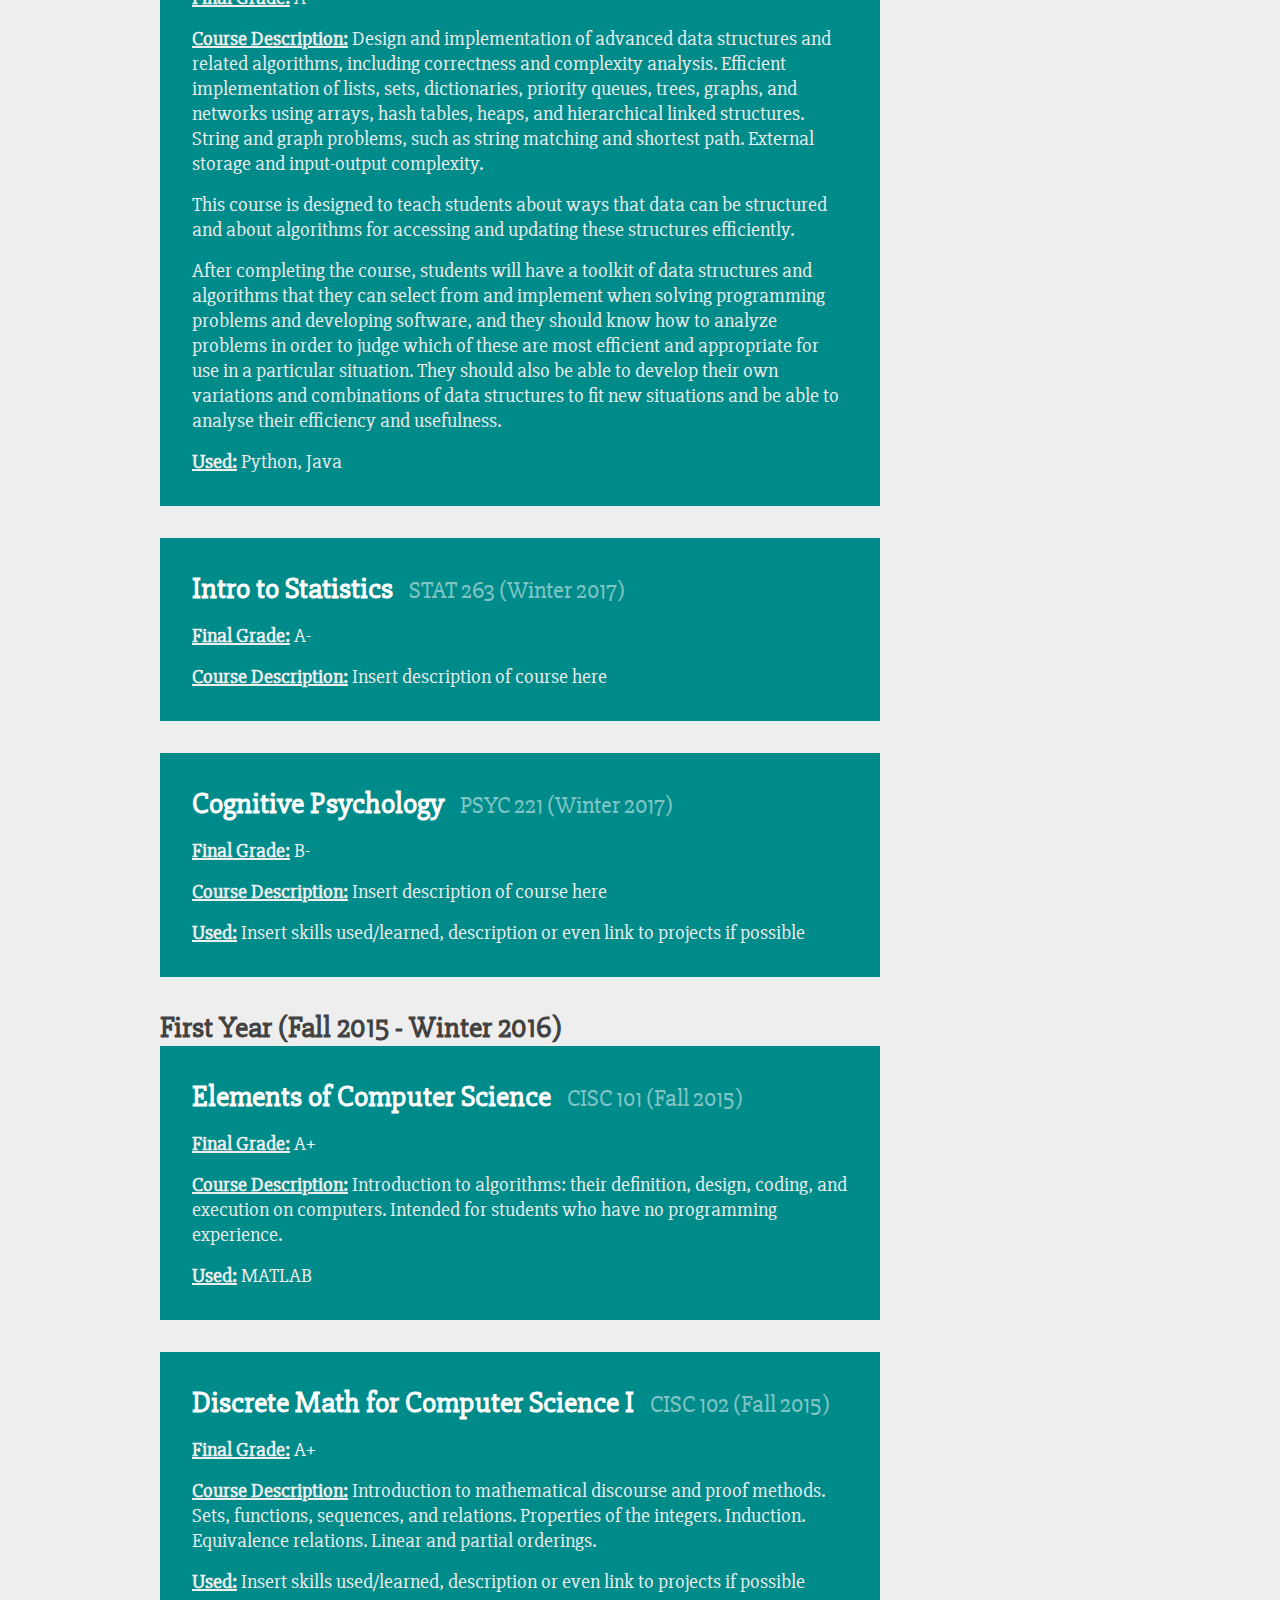
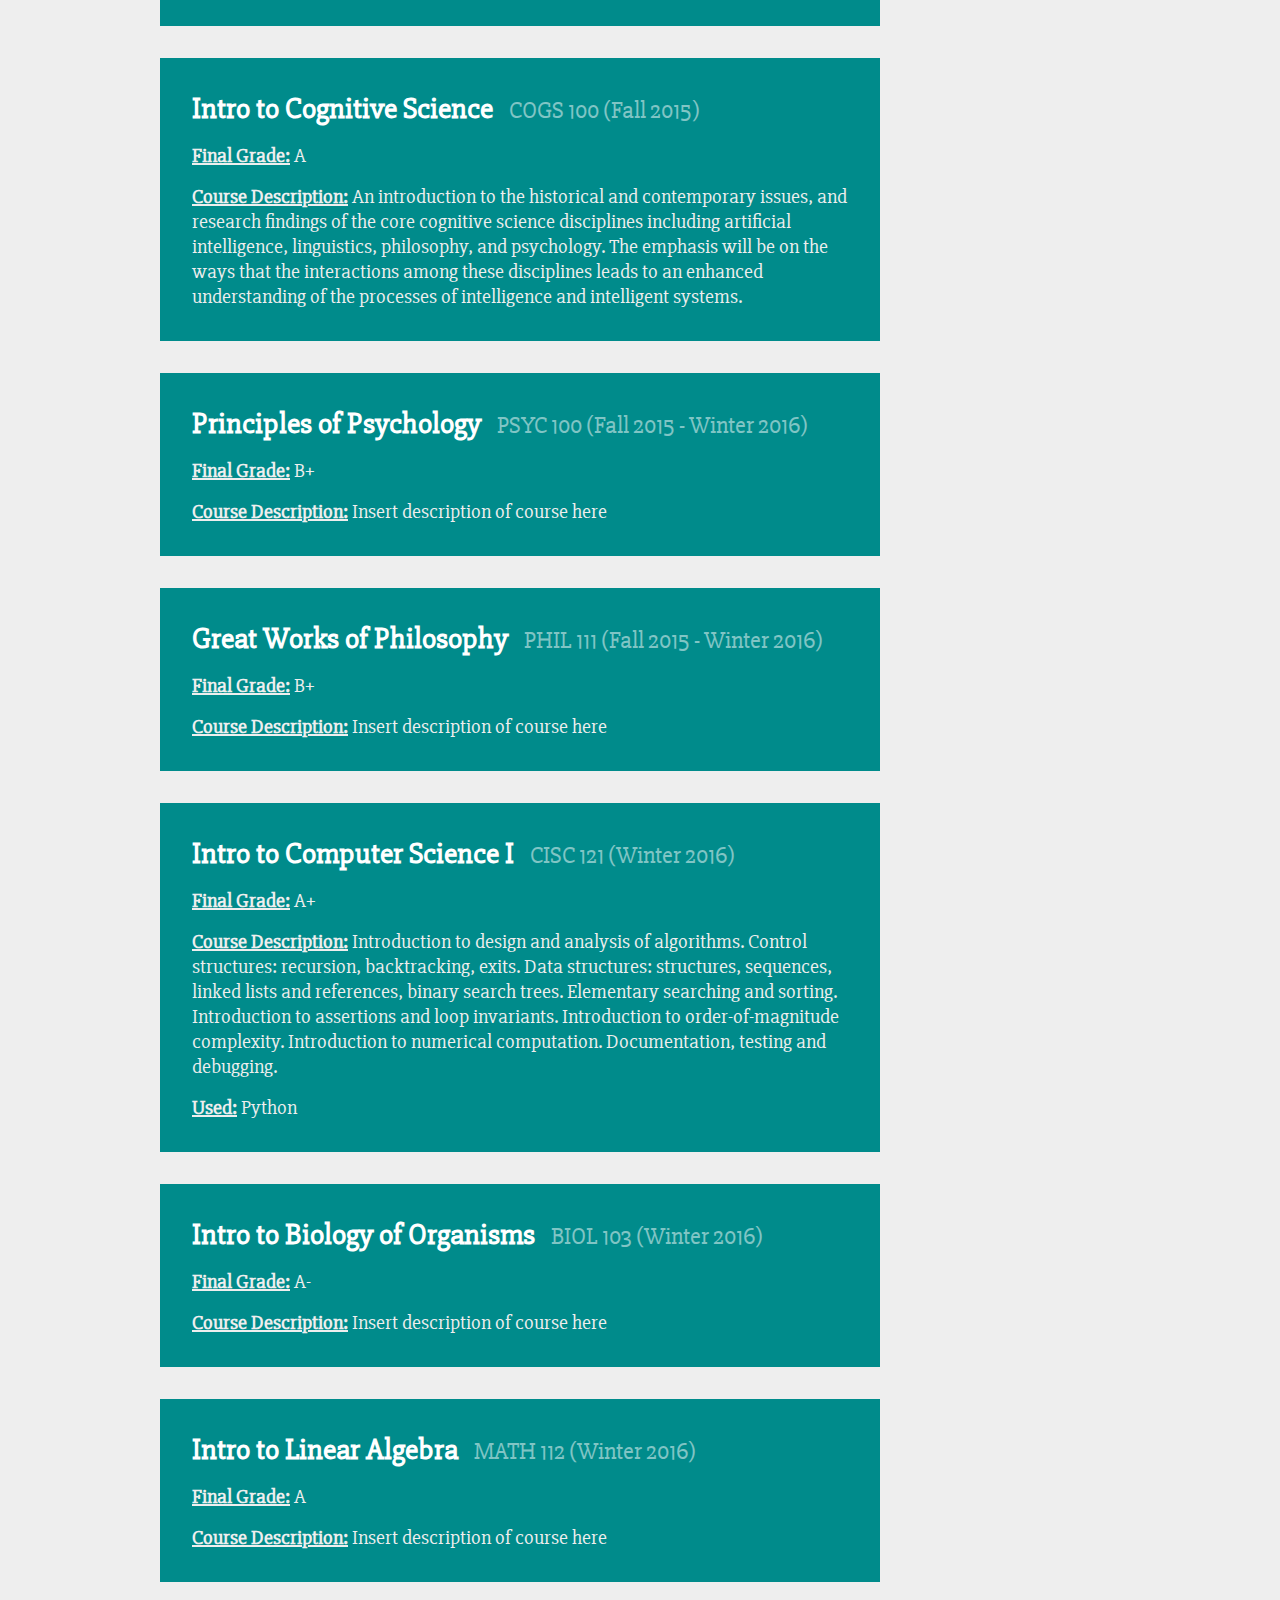
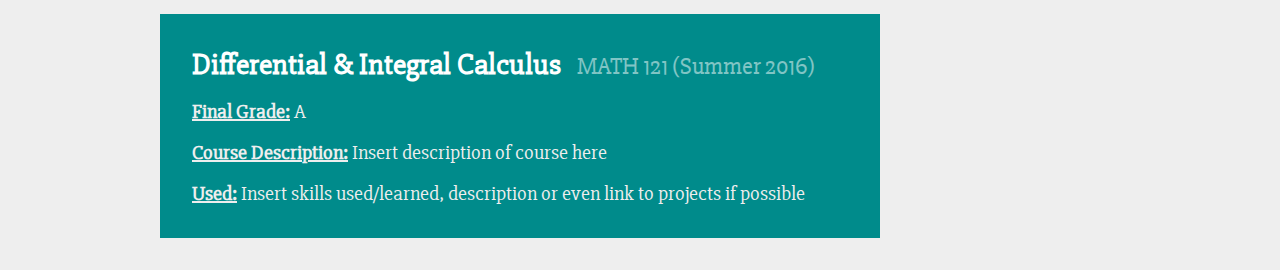
==== commit 823cdb2b: "Moved Back to Home button on every page" ====
--- a/courses.html
+++ b/courses.html
@@ -297,10 +297,10 @@
             </div>
         </div>
         <div class="sidebar">
-            <a href="index.html" class="btn btn--secondary"><span>Back to Home</span></a>
-        	<a href="https://github.com/karenbatch19" class="btn btn--small">My GitHub</a>
+            <a href="https://github.com/karenbatch19" class="btn btn--small">My GitHub</a>
         	<a href="https://karenbatch19.github.io/karenbatch_resume.pdf" class="btn btn--small">My Resume</a>
         	<a href="http://linkedin.com/in/karen-batch-013348111" class="btn btn--small">My LinkedIn</a>
+        	<a href="index.html" class="btn btn--secondary"><span>Back to Home</span></a>
         	<div class="sidebar__group">
             	<a href="education.html">Education</a>
             	<a href="experience.html">Work Experience</a>
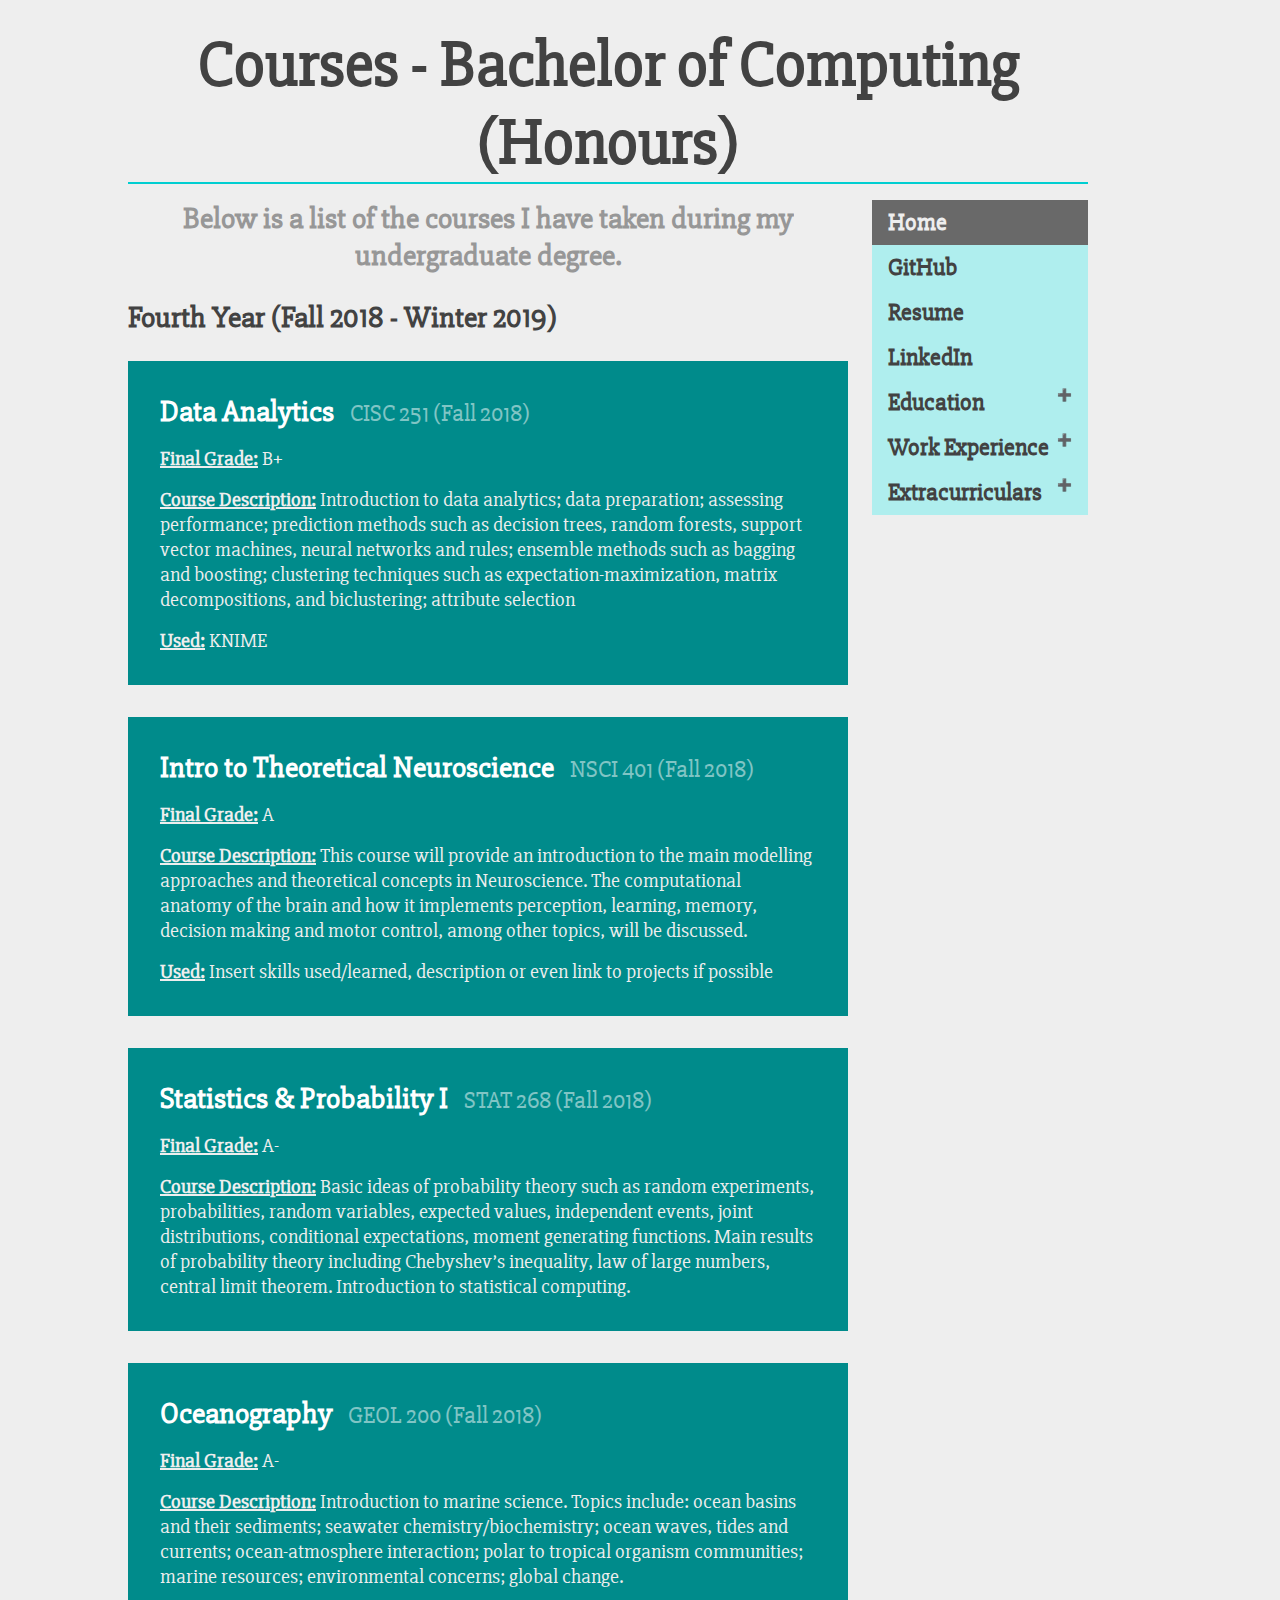
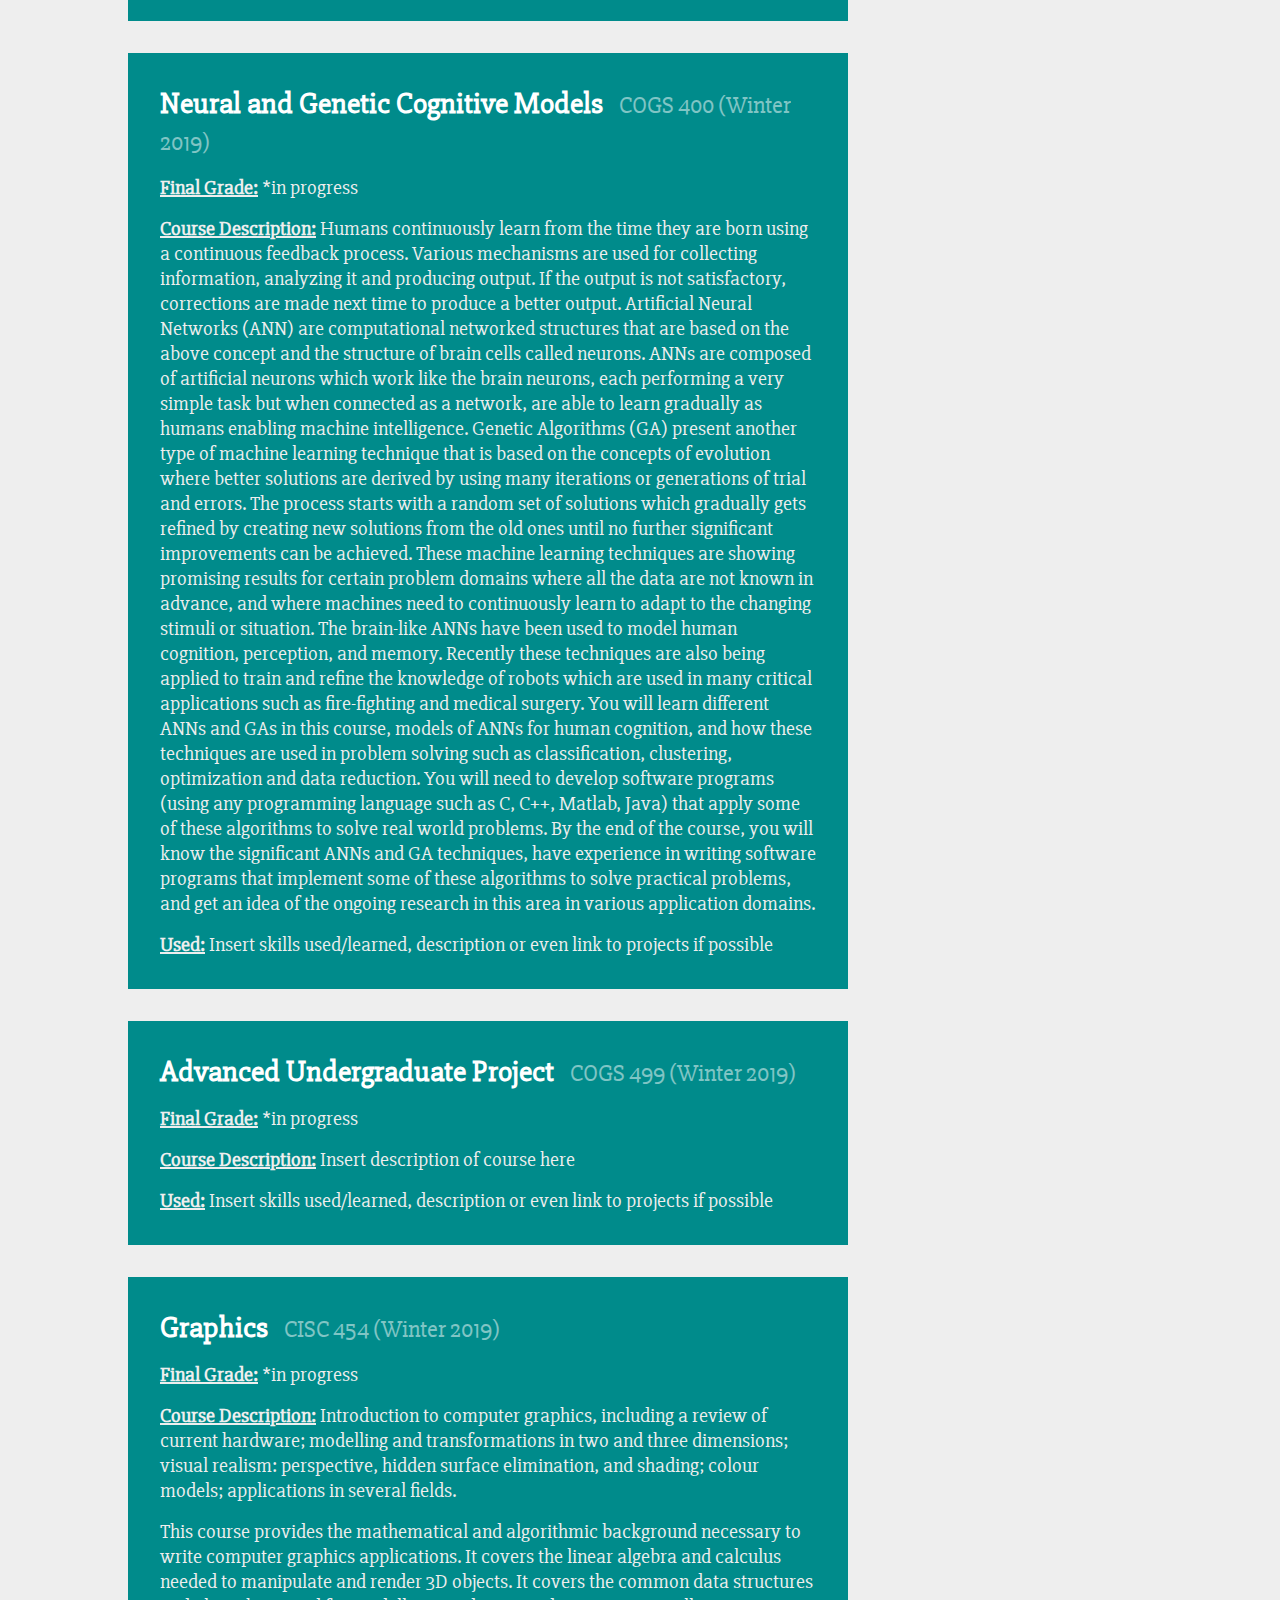
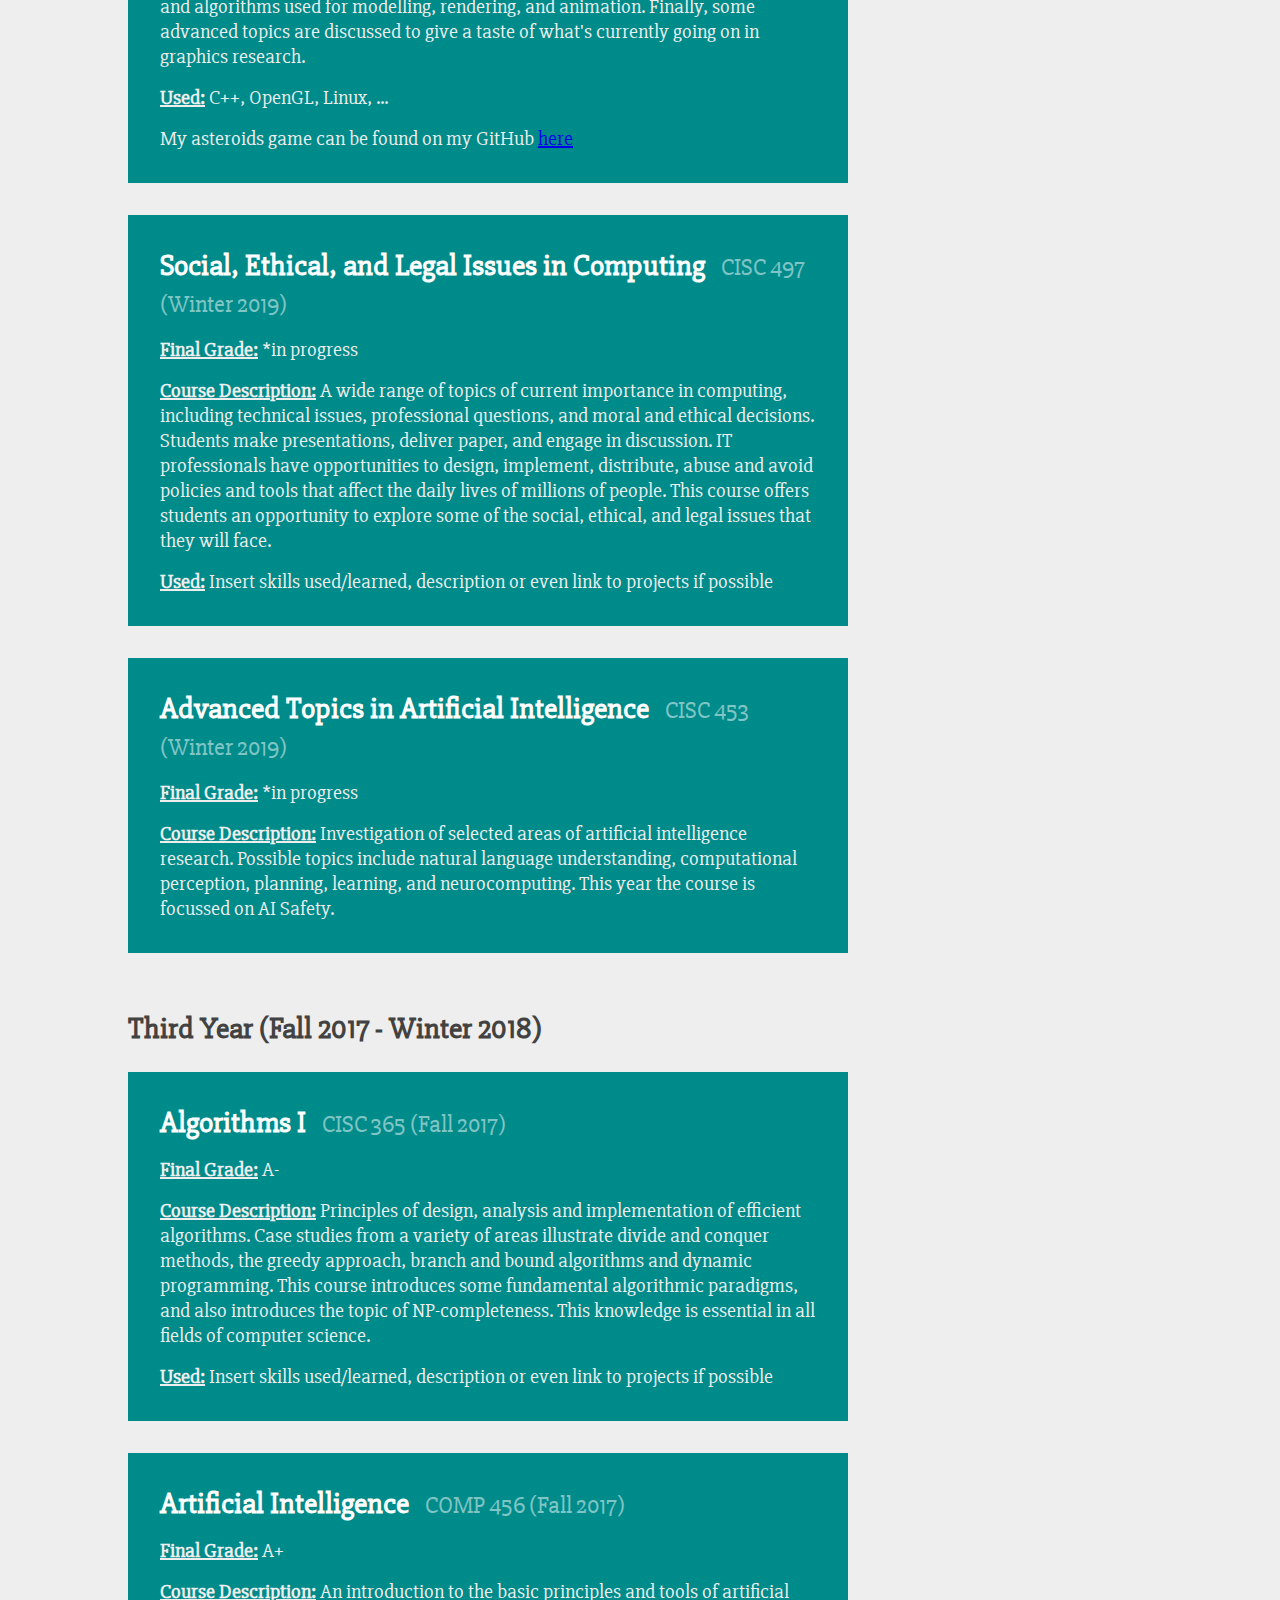
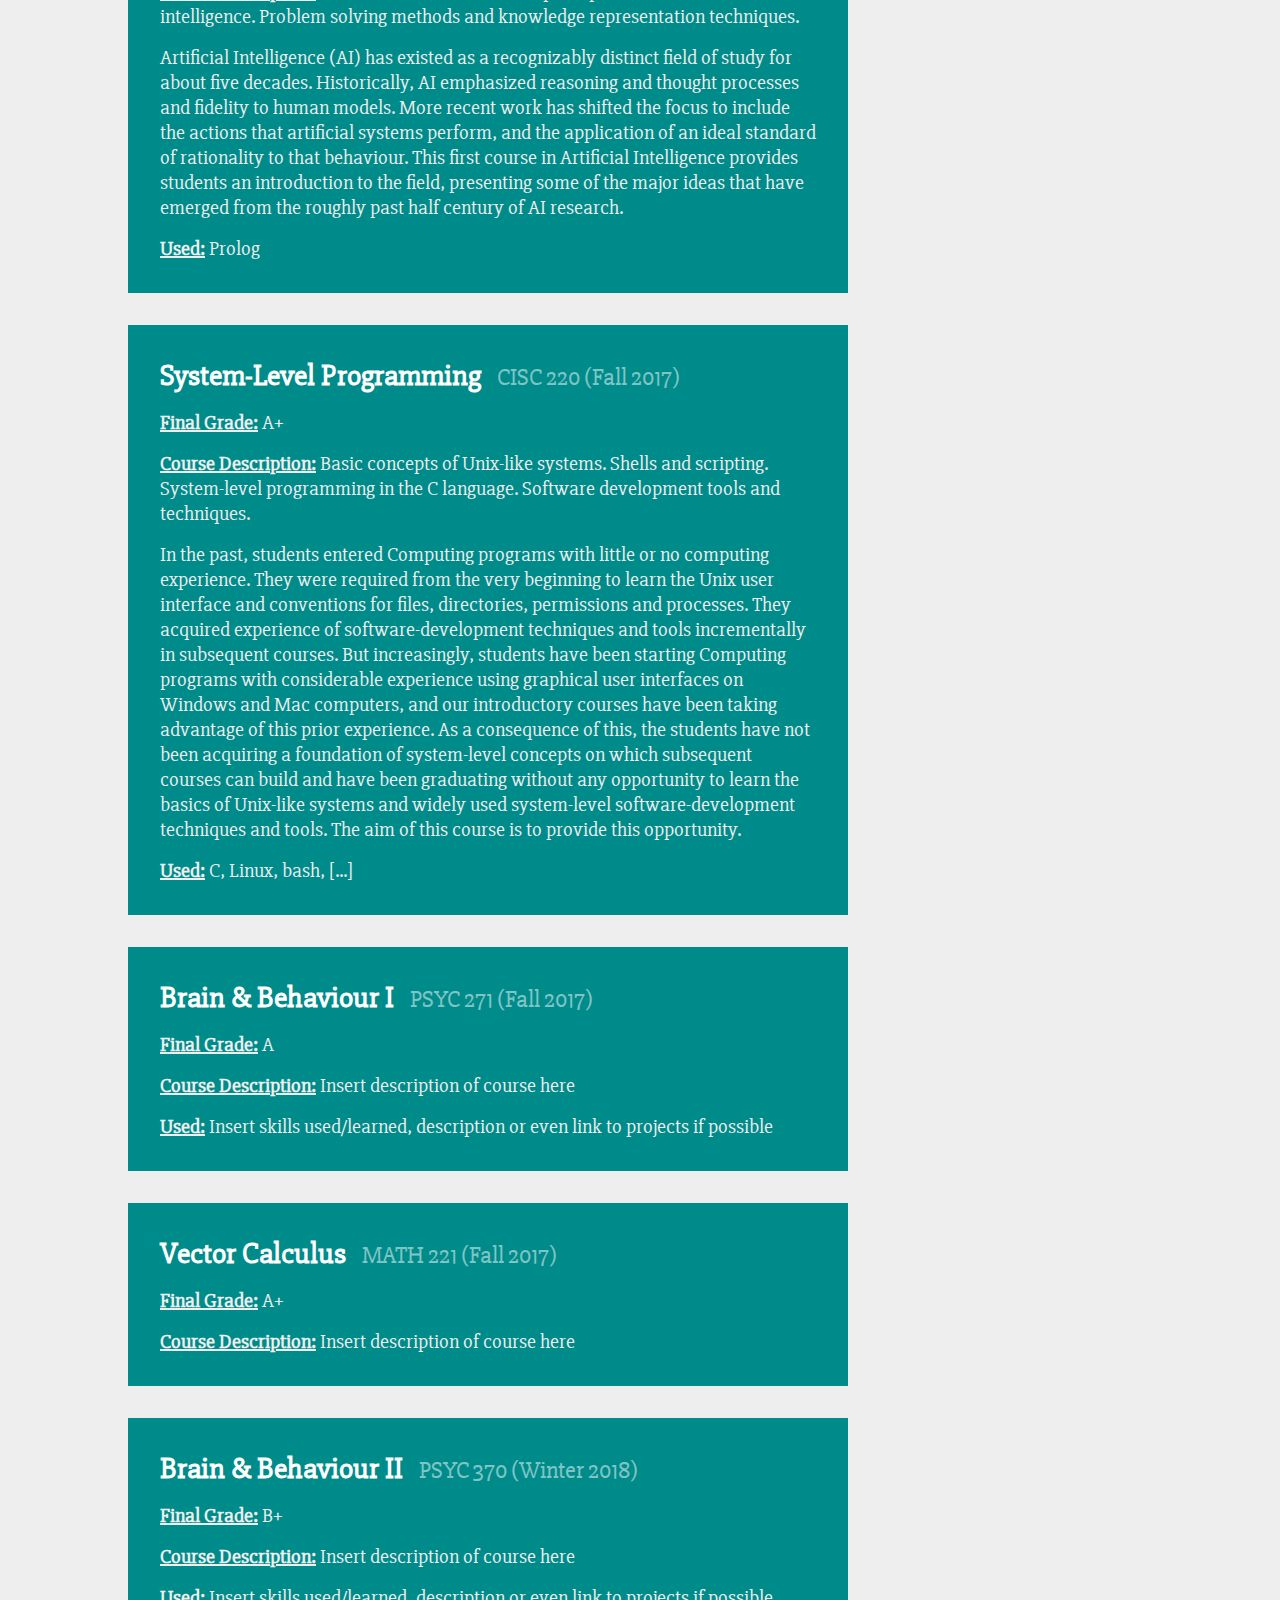
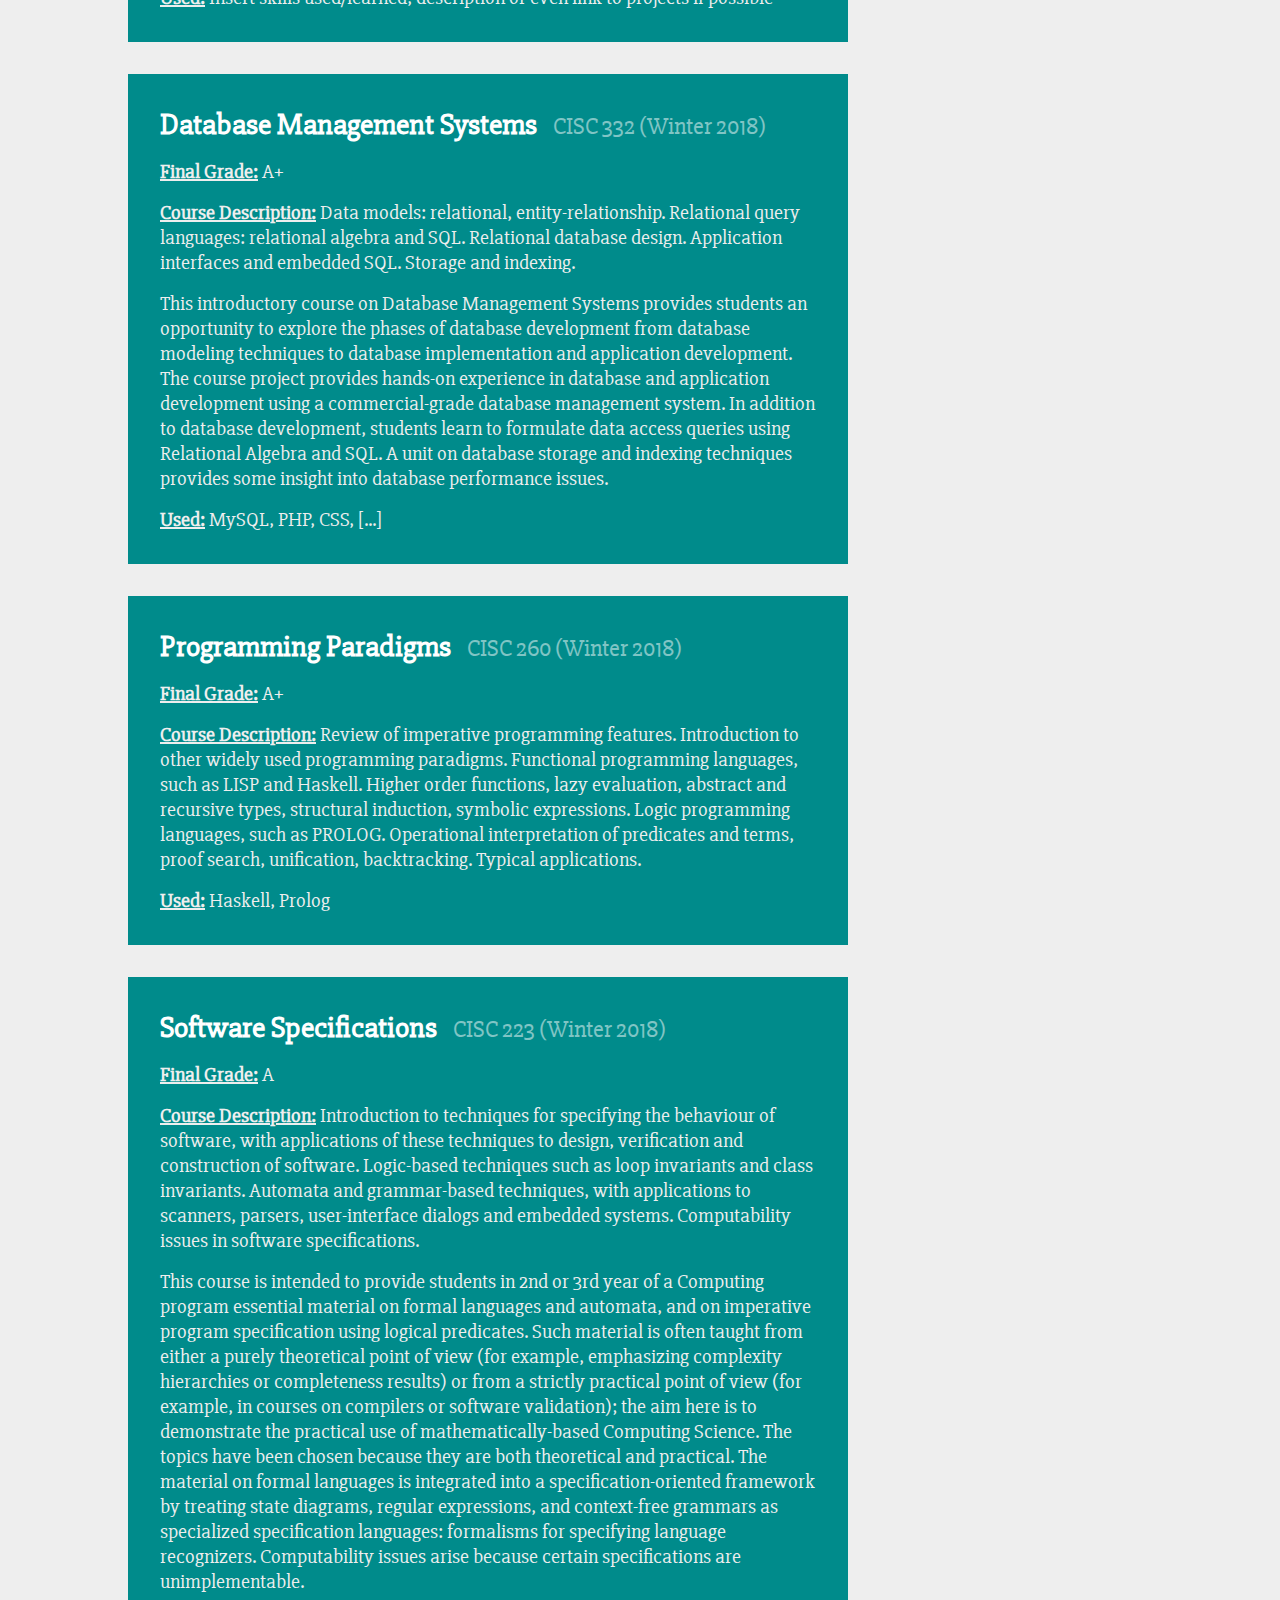
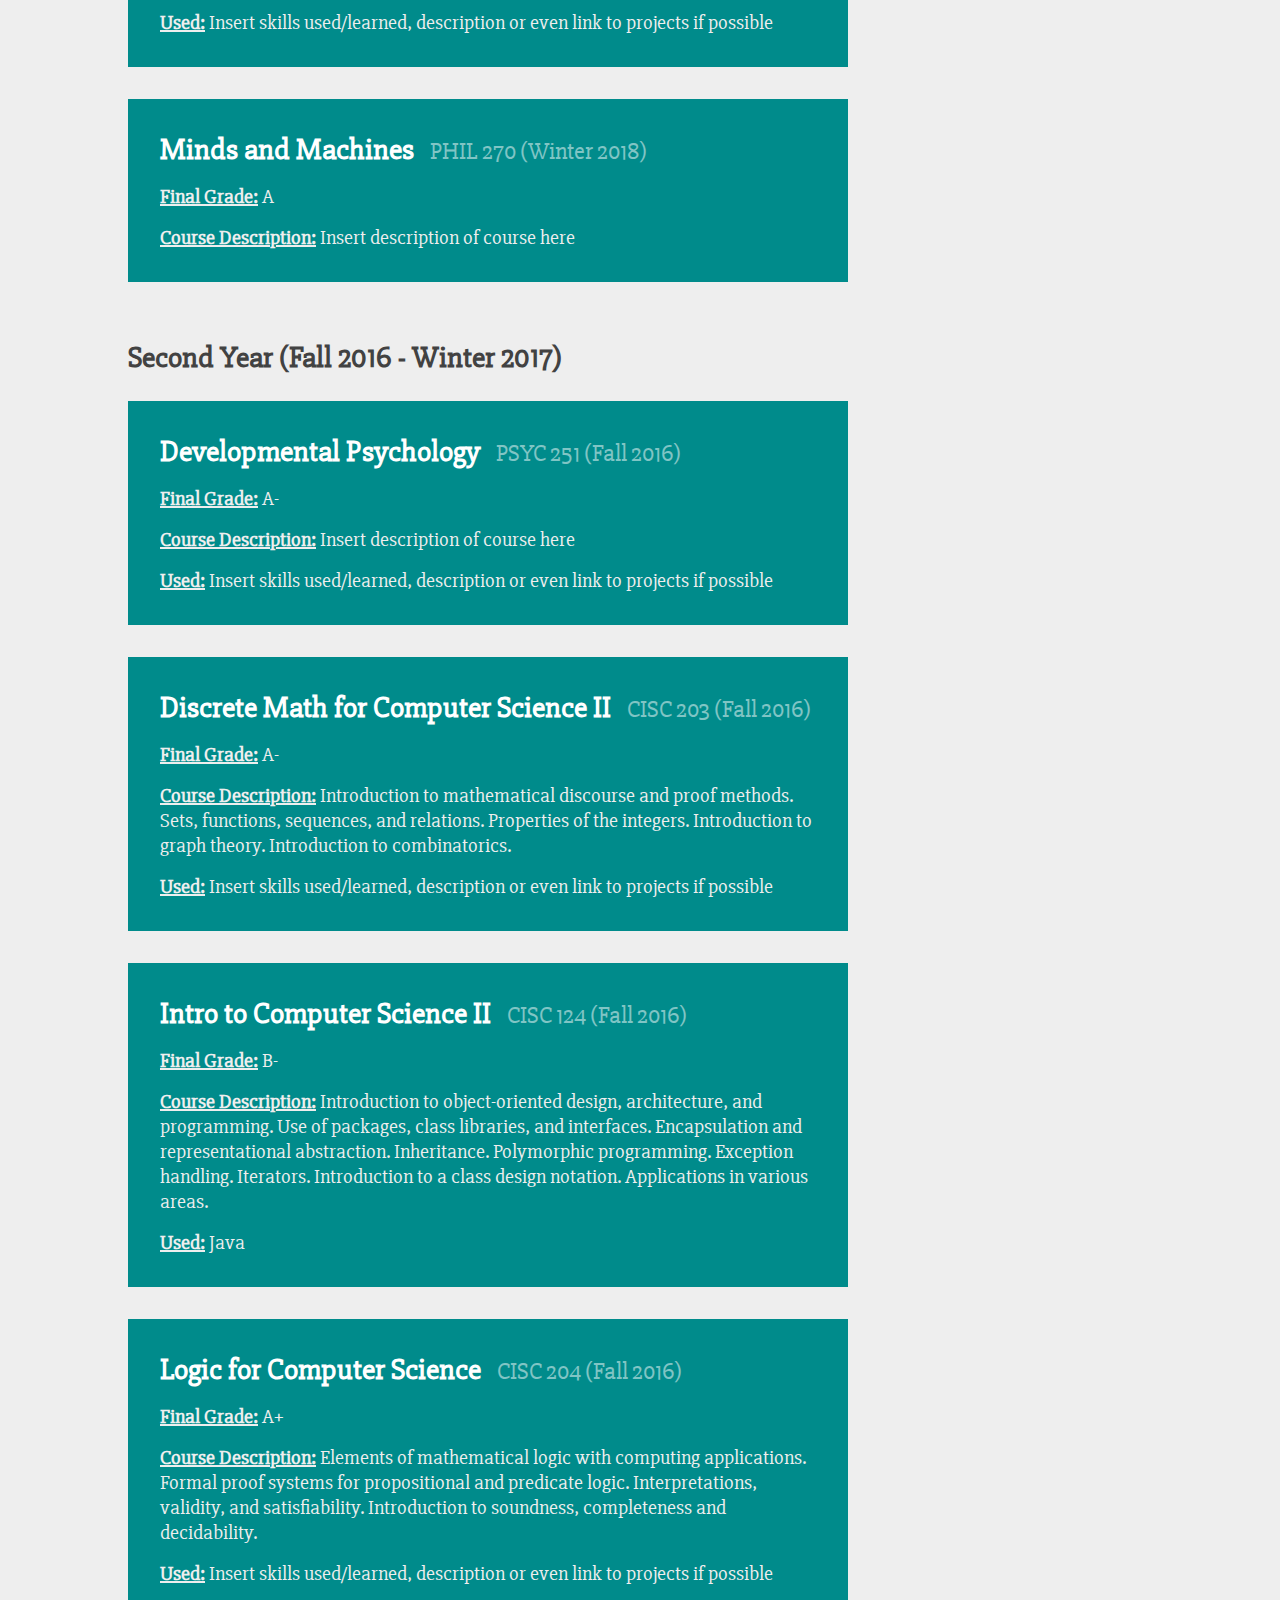
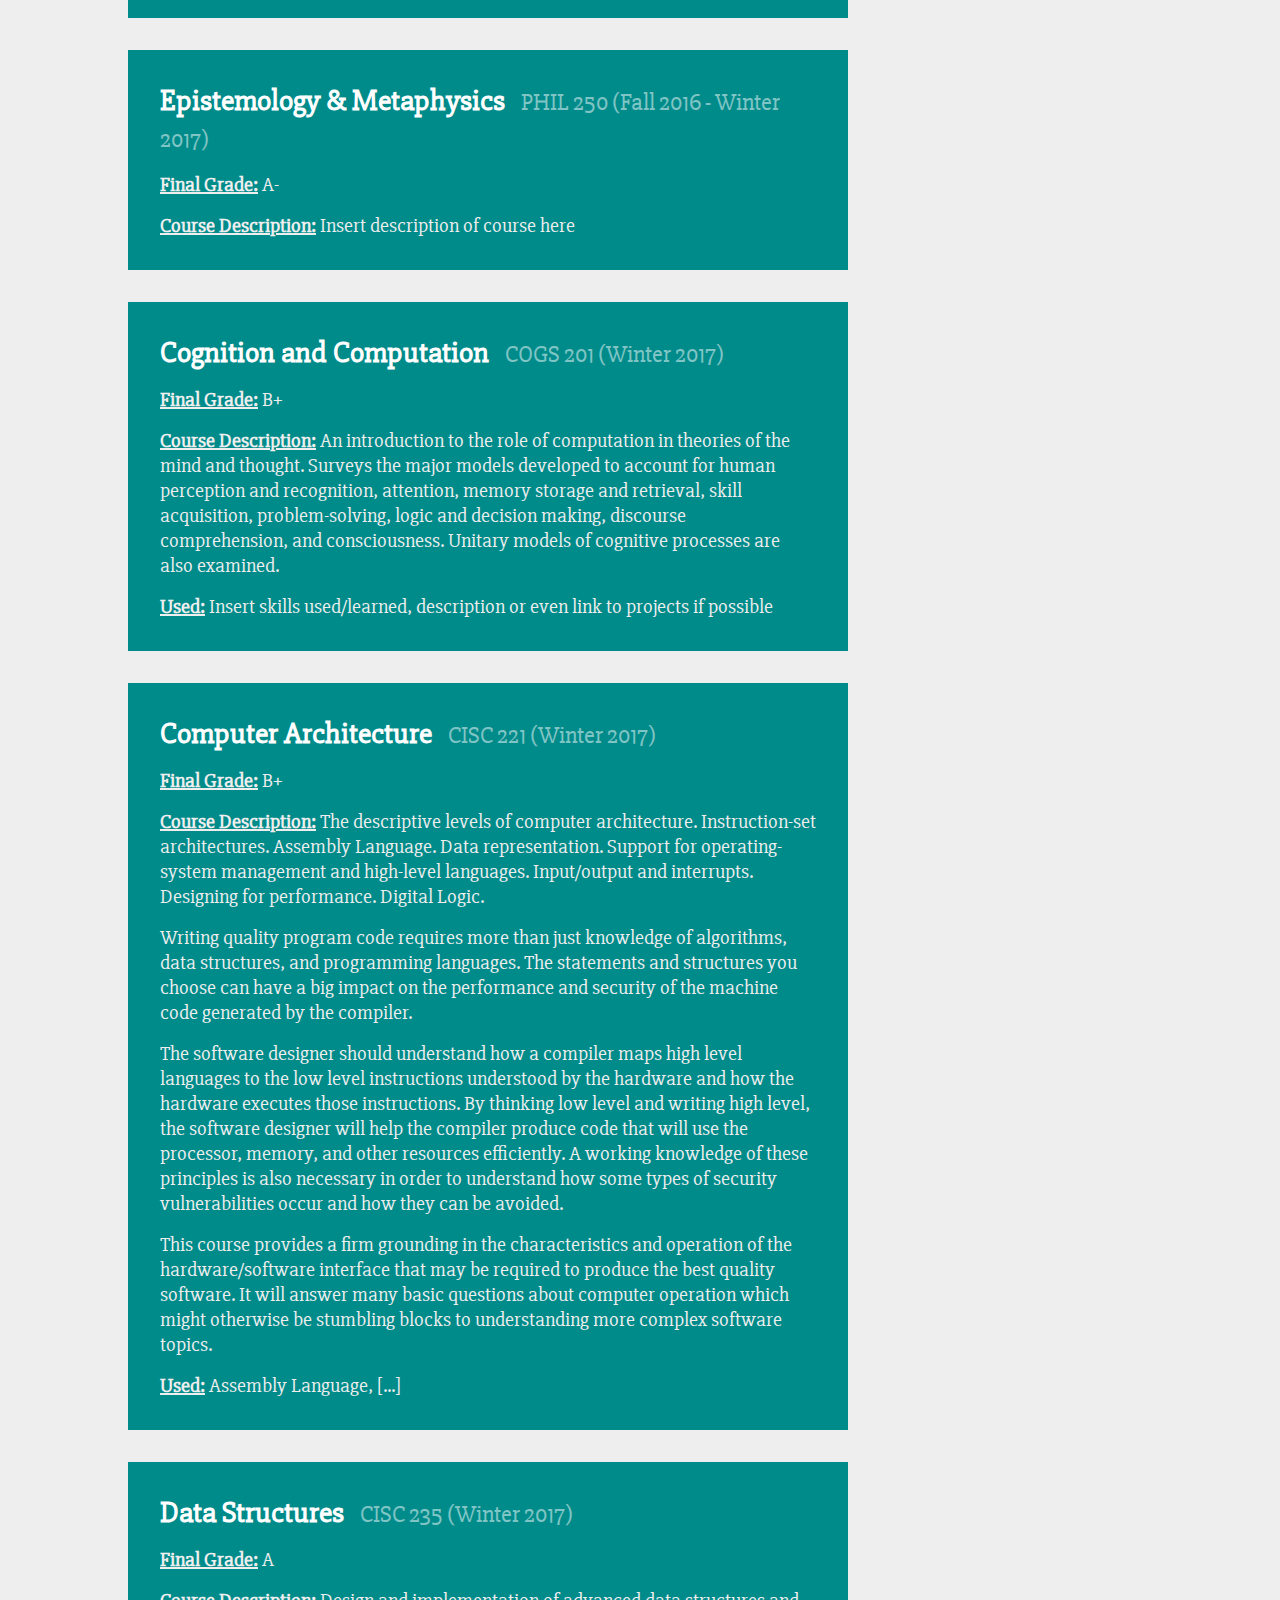
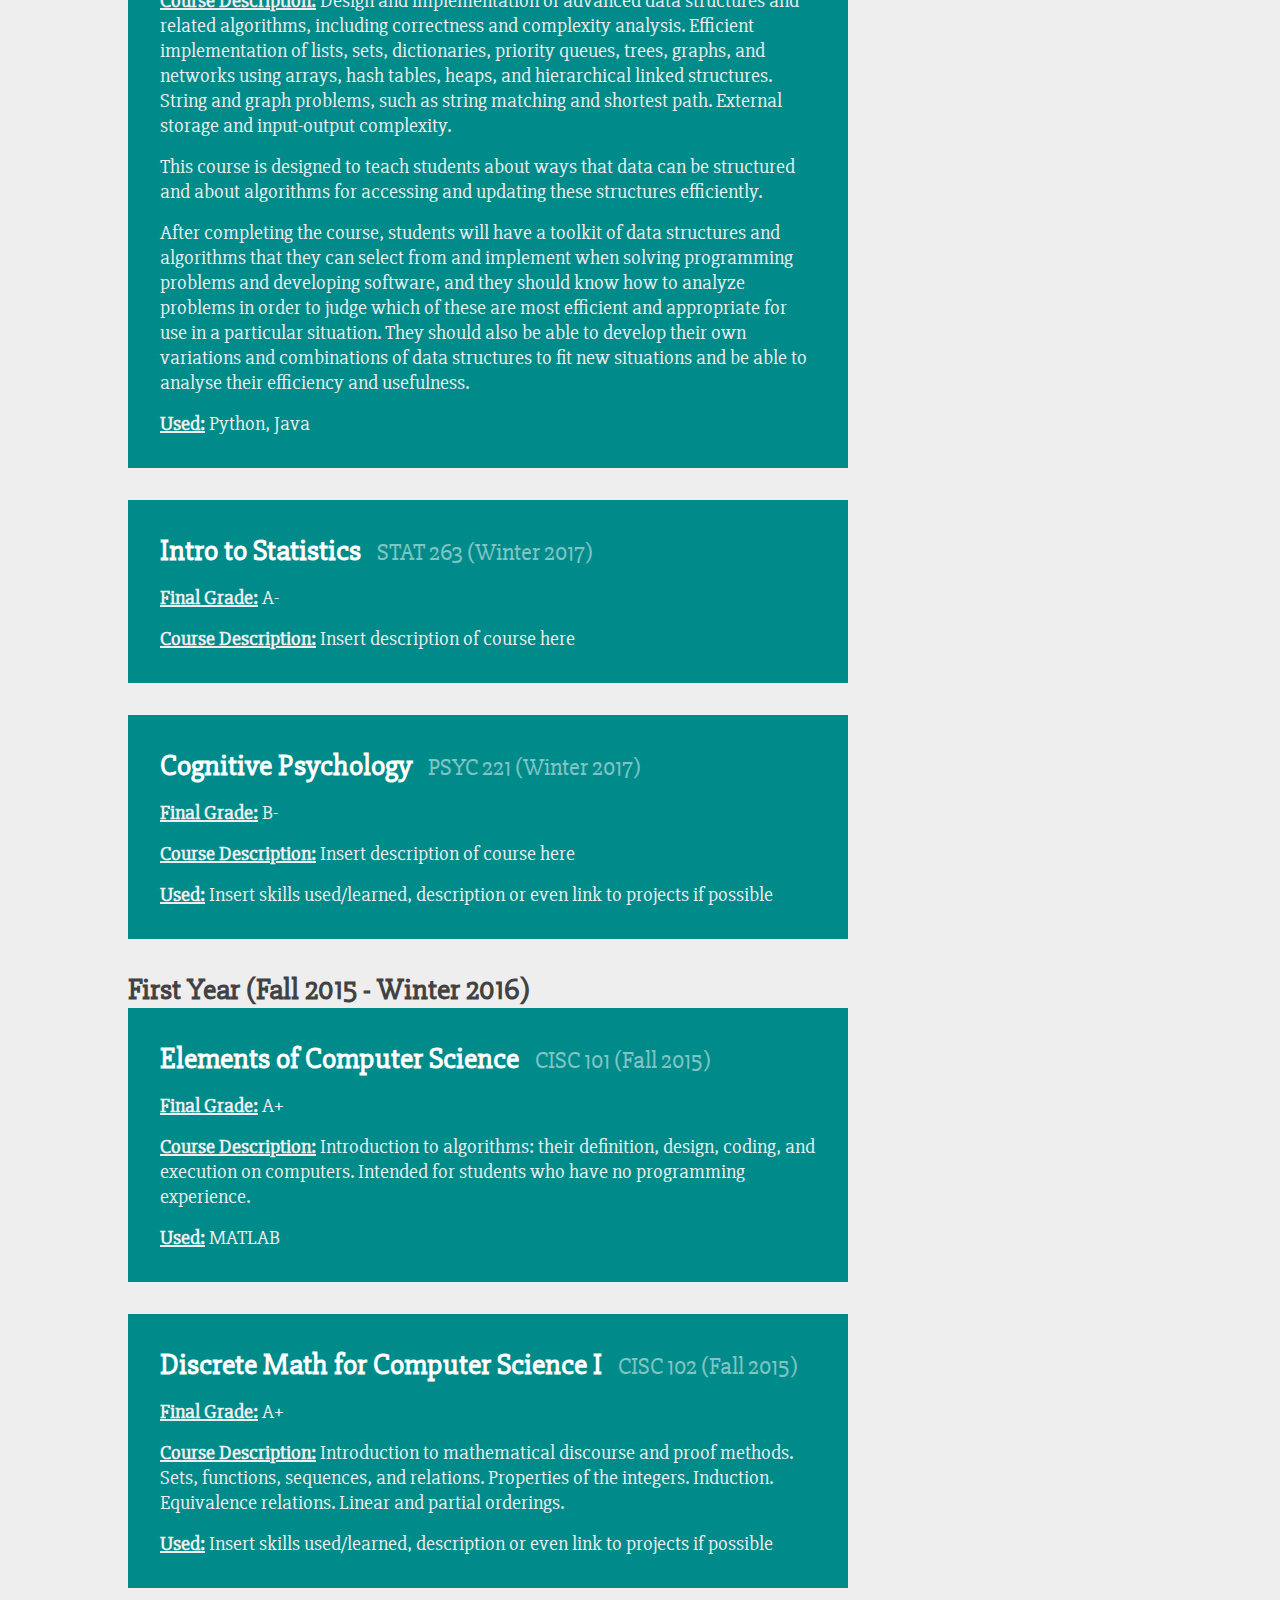
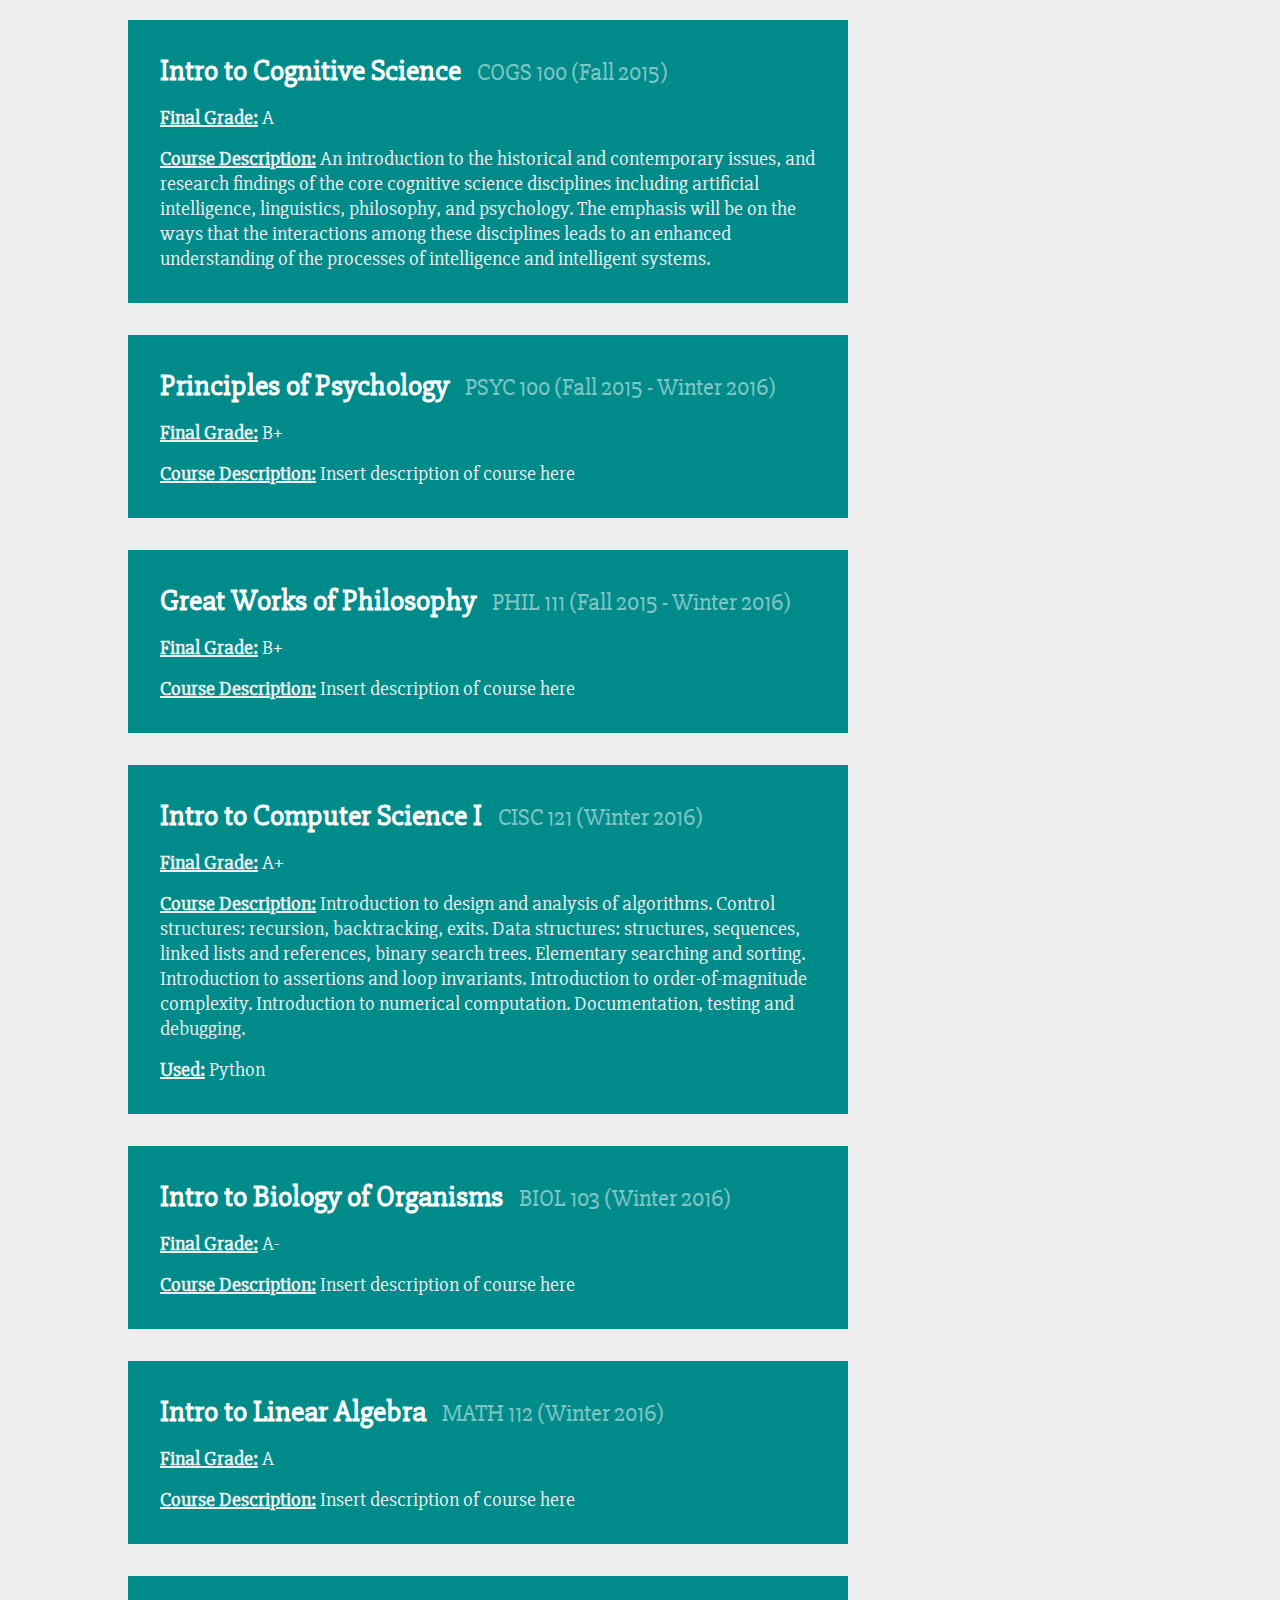
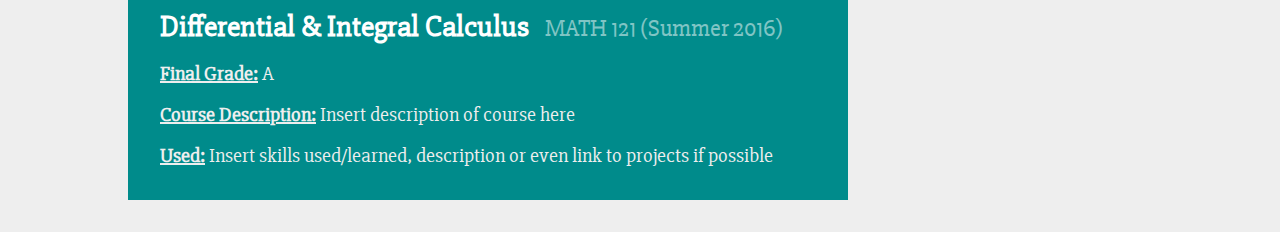
==== commit 22e924e7: "Updated sidebar to have accordion version on every page" ====
--- a/courses.html
+++ b/courses.html
@@ -297,22 +297,53 @@
             </div>
         </div>
         <div class="sidebar">
-            <a href="https://github.com/karenbatch19" class="btn btn--small">My GitHub</a>
-        	<a href="https://karenbatch19.github.io/karenbatch_resume.pdf" class="btn btn--small">My Resume</a>
-        	<a href="http://linkedin.com/in/karen-batch-013348111" class="btn btn--small">My LinkedIn</a>
-        	<a href="index.html" class="btn btn--secondary"><span>Back to Home</span></a>
-        	<div class="sidebar__group">
-            	<a href="education.html">Education</a>
-            	<a href="experience.html">Work Experience</a>
-            	<a href="extracurriculars.html">Extracurriculars</a>
-        	</div>
-            <div class="sidebar__group">
-                <h3>Education</h3>
-                <a href="degree.html">Degree Info</a>
-                <a href="">Courses taken</a>
-                <a href="projects.html">Projects</a>
-            </div>
+            <button class="accordion accordion--button" onclick="location.href='index.html'" style="background-color: dimgray; color: #eeeeee">Home</button>
+            <button class="accordion accordion--button" onclick="location.href='https://github.com/karenbatch19'">GitHub</button>
+            <button class="accordion accordion--button" onclick="location.href='https://karenbatch19.github.io/karenbatch_resume.pdf'">Resume</button>
+            <button class="accordion accordion--button" onclick="location.href='http://linkedin.com/in/karen-batch-013348111'">LinkedIn</button>
+            
+            <button class="accordion">Education</button>
+            <div class="panel">
+            	<button class="panel__accordion" onclick="location.href='education.html'">Main</button>
+            	<button class="panel__accordion" onclick="location.href='degree.html'">Degree Info</button>
+            	<button class="panel__accordion" onclick="location.href='courses.html'">Courses</button>
+            	<button class="panel__accordion" onclick="location.href='projects.html'">Projects</button>
+            </div>
+            
+            <button class="accordion">Work Experience</button>
+            <div class="panel">
+            	<button class="panel__accordion" onclick="location.href='experience.html'">Main</button>
+            	<button class="panel__accordion" onclick="location.href=''">Previous Positions</button>
+            	<button class="panel__accordion" onclick="location.href=''">Conferences</button>
+            </div>
+            
+            <button class="accordion">Extracurriculars</button>
+            <div class="panel">
+            	<button class="panel__accordion" onclick="location.href='extracurriculars.html'">Main</button>
+            	<button class="panel__accordion" onclick="location.href=''">QMIND</button>
+            	<button class="panel__accordion" onclick="location.href=''">Synchronized Swimming</button>
+            	<button class="panel__accordion" onclick="location.href=''">QSET</button>
+            </div>
+            <br>
         </div>
     </div>
+    <script type="text/javascript">
+
+        var acc = document.getElementsByClassName("accordion");
+        var i;
+
+        for (i = 0; i < acc.length; i++) {
+            acc[i].addEventListener("click", function() {
+                this.classList.toggle("active");
+                var panel = this.nextElementSibling;
+                if (panel.style.maxHeight) {
+                    panel.style.maxHeight = null;
+                } else {
+                    panel.style.maxHeight = panel.scrollHeight + "px";
+                }
+            });
+        }
+
+    </script>
 </body>
 </html>--- a/main.css
+++ b/main.css
@@ -81,7 +81,7 @@
 
 .box--center--wide {
     width: 75%;
-    margin: 5% 0 0 12.5%;
+    margin: 2% 0 0 10%;
     /* margin: 10% 0 0 10%; */
     text-align: center;
 }
@@ -132,7 +132,7 @@
 .btn--small {
     font-size: 1.5rem;
     padding: .5rem 1rem;
-    margin: 0 .5rem;
+    margin: .25rem .5rem;
     font-weight: normal;
     border-radius: .5rem;
 }
@@ -214,6 +214,77 @@
     text-align: center;
 }
 
+.accordion {
+    background-color: paleturquoise;
+    color: #424242;
+    cursor: pointer;
+    text-align: left;
+    border: none;
+    outline: none;
+    transition: 0.4s;
+    font-size: 1.5rem;
+    width: 90%;
+    float: right;
+    padding: .5rem 1rem;
+    font-weight: bold;
+}
+
+.accordion:after {
+    content: '\02795';
+    font-size: .75rem;
+    color: #424242;
+    float: right;
+}
+
+.active, .accordion:hover {
+    background-color: lightseagreen;
+    color: white;
+}
+
+.active:after {
+    content: "\2796";
+}
+
+.accordion--button:after {
+    content: none;
+}
+
+.panel {
+    background-color: lightcyan;
+    max-height: 0;
+    overflow: hidden;
+    transition: max-height 0.2s ease-out;
+    font-size: 1.15rem;
+    text-align: left;
+    width: 90%;
+    float: right;
+    font-weight: bold;
+}
+
+.panel a {
+    padding: .25rem 1rem;
+    color: #424242;
+    text-decoration: none;
+}
+
+.panel__accordion {
+    background-color: lightcyan;
+    padding: .25rem 1rem;
+    color: #424242;
+    text-decoration: none;
+    font-size: 1.15rem;
+    text-align: left;
+    width: 100%;
+    float: right;
+    font-weight: bold;
+    border: none;
+    outline: none;
+}
+
+.panel__accordion:hover {
+    background-color: paleturquoise;
+}
+
 .theatre-address {
     text-align: left;
     font-size: 1.5rem;
